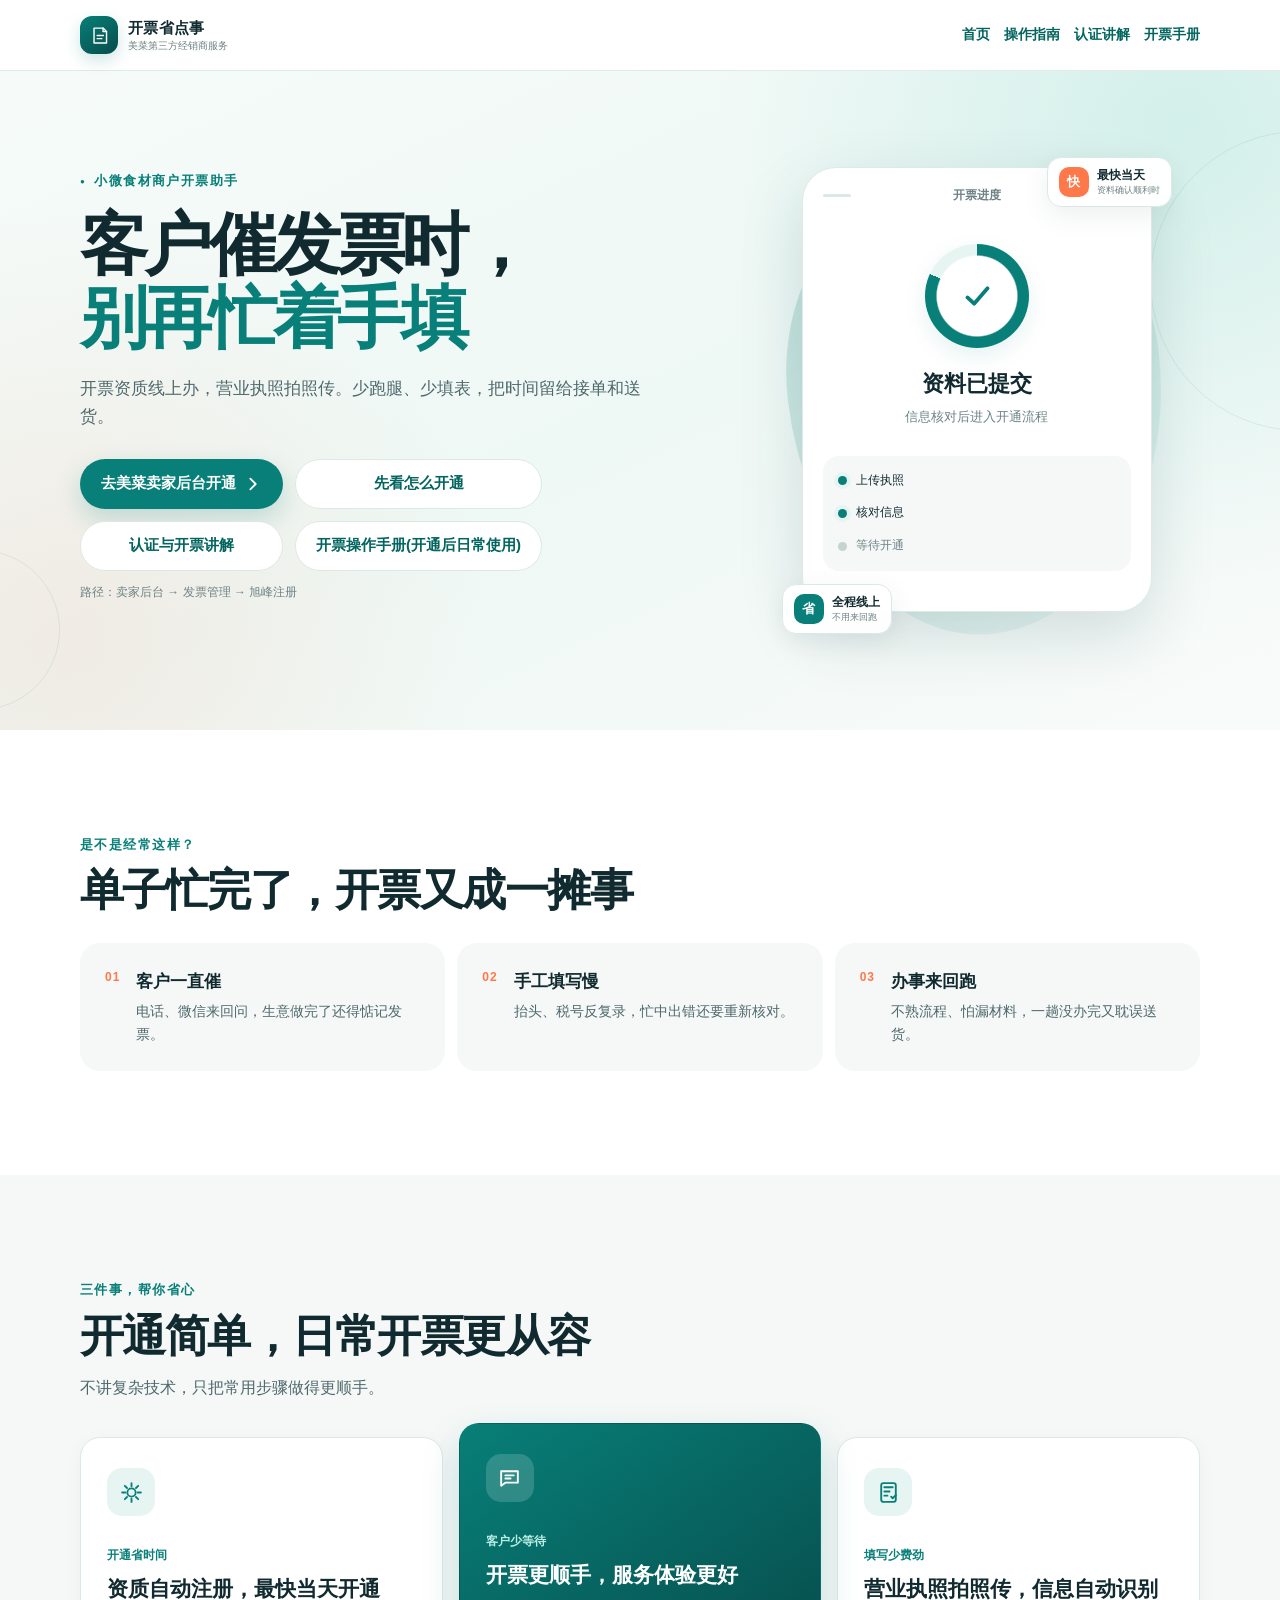
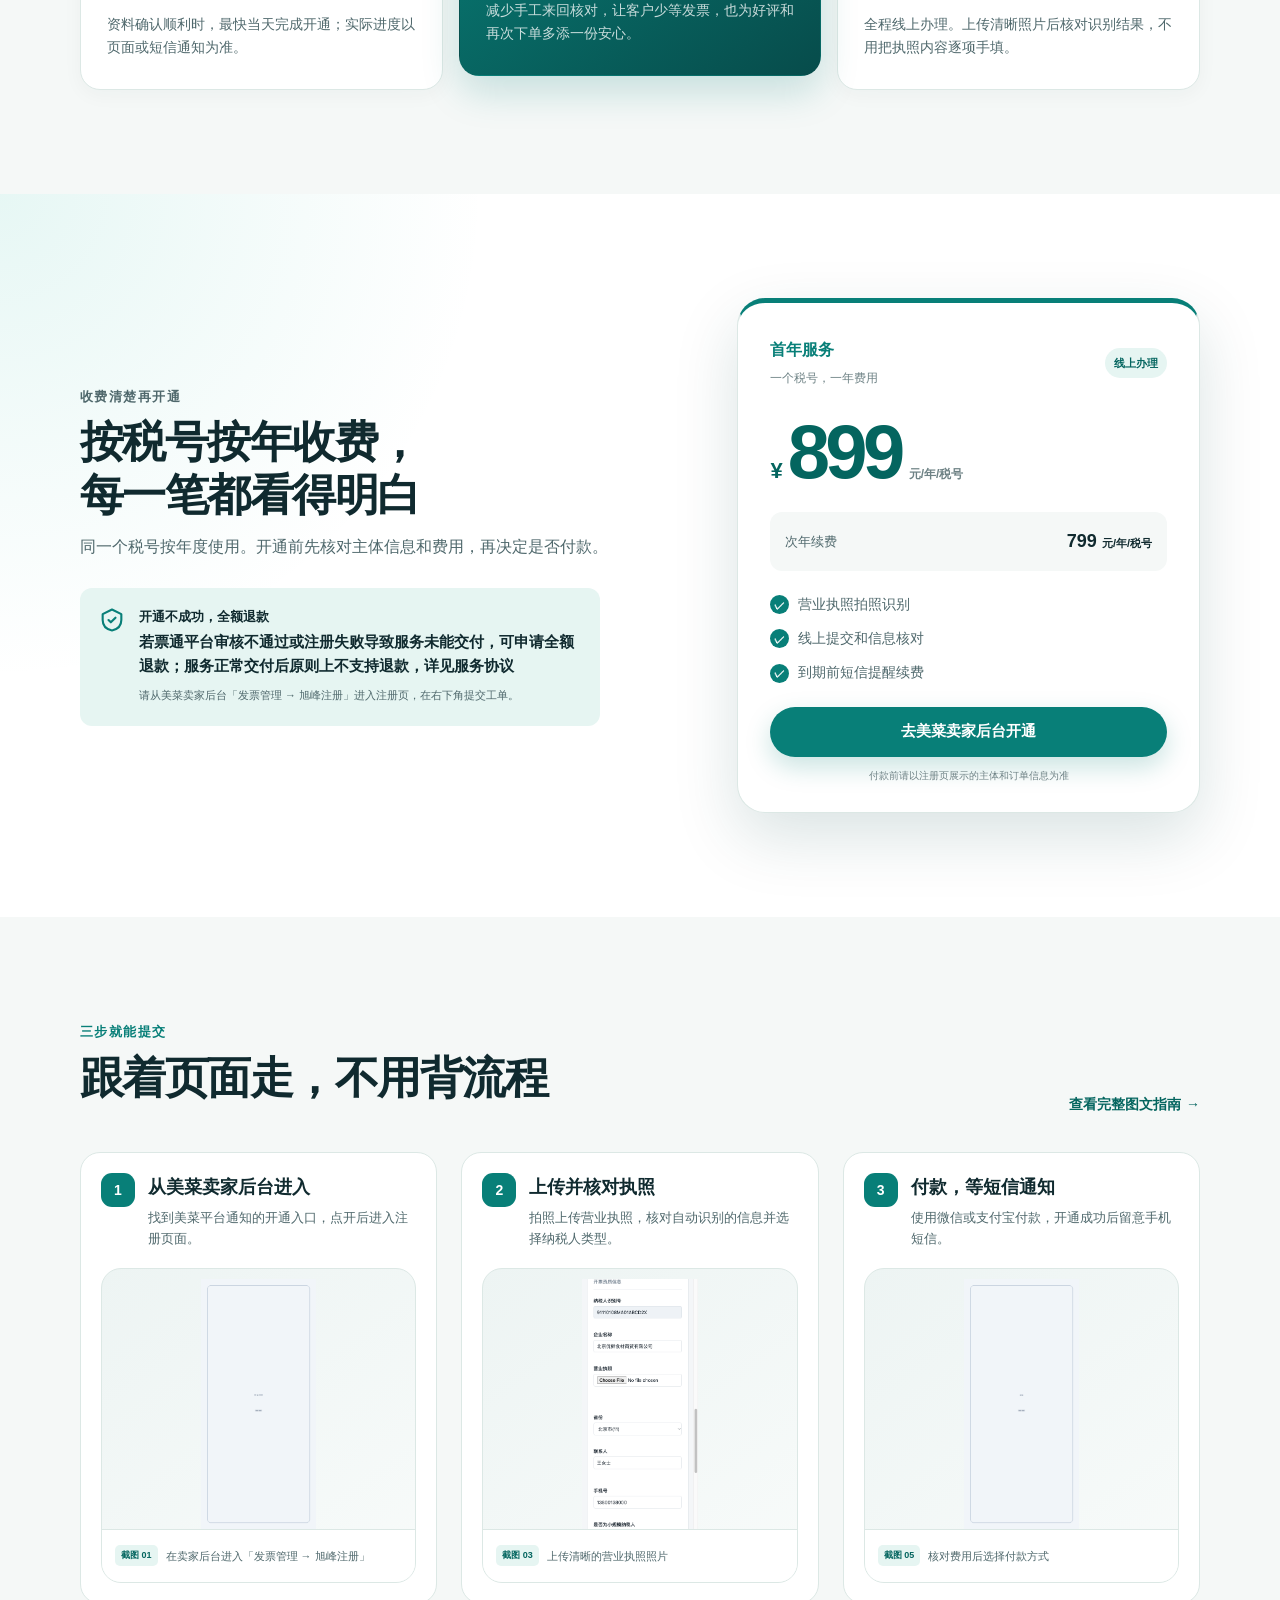
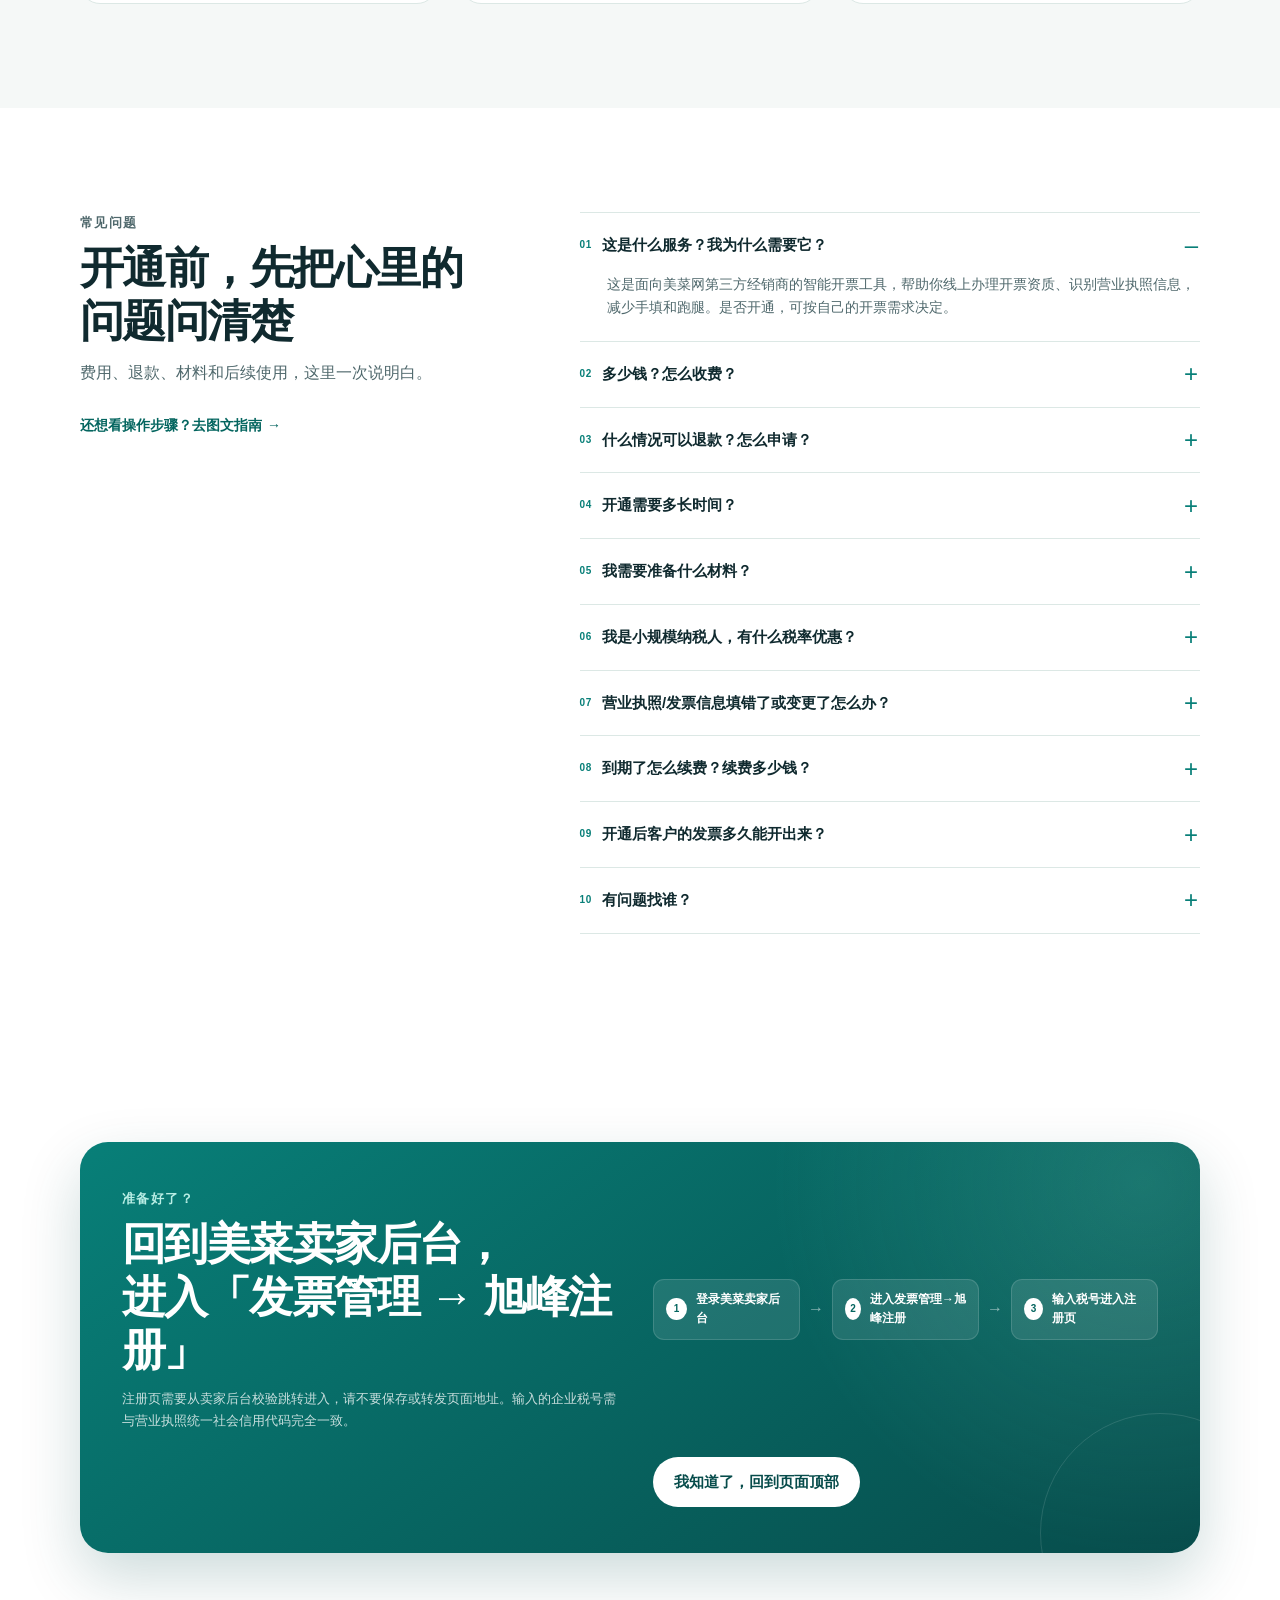
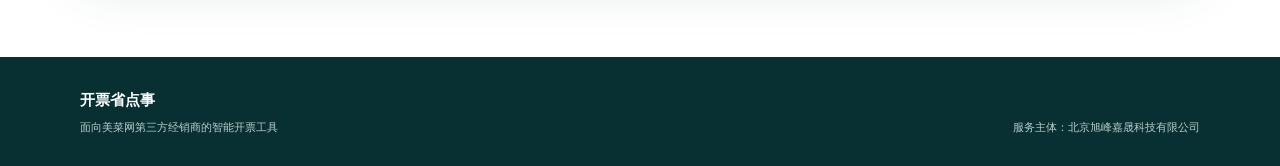
==== index.html @ 0439b5f2 "Add the daily invoicing manual distilled from Meicai's official handbook New manual.html condenses t" ====
<!doctype html>
<html lang="zh-CN">
<head>
  <meta charset="utf-8">
  <meta name="viewport" content="width=device-width, initial-scale=1">
  <meta name="description" content="面向美菜网第三方经销商的智能开票工具介绍：线上提交资料、自动识别营业执照、清楚了解费用与开通步骤。">
  <title>开票省点事｜美菜第三方经销商智能开票工具</title>
  <link rel="stylesheet" href="assets/style.css">
</head>
<body>
  <a class="skip-link" href="#main">跳到主要内容</a>

  <header class="site-header">
    <div class="shell header-inner">
      <a class="brand" href="index.html" aria-label="开票省点事首页">
        <span class="brand-mark" aria-hidden="true">
          <svg viewBox="0 0 32 32" role="img">
            <path d="M9 6.5h11.5L25 11v14.5H9z"></path>
            <path d="M20.5 6.5V11H25M13 16h8M13 20h6"></path>
          </svg>
        </span>
        <span>
          <strong>开票省点事</strong>
          <small>美菜第三方经销商服务</small>
        </span>
      </a>
      <nav class="header-nav" aria-label="主要导航">
        <a class="header-link" href="index.html">首页</a>
        <a class="header-link" href="guide.html">操作指南</a>
        <a class="header-link" href="invoice-explainer.html">认证讲解</a>
        <a class="header-link" href="manual.html">开票手册</a>
      </nav>
    </div>
  </header>

  <main id="main">
    <section class="hero">
      <div class="shell hero-grid">
        <div class="hero-copy">
          <p class="eyebrow"><span aria-hidden="true">●</span> 小微食材商户开票助手</p>
          <h1>客户催发票时，<br><span>别再忙着手填</span></h1>
          <p class="hero-lead">开票资质线上办，营业执照拍照传。少跑腿、少填表，把时间留给接单和送货。</p>
          <div class="hero-actions">
            <a class="button button-primary cta" data-cta href="#meicai-entry">
              去美菜卖家后台开通
              <svg viewBox="0 0 20 20" aria-hidden="true"><path d="m7 4 6 6-6 6"></path></svg>
            </a>
            <a class="button button-quiet" href="guide.html">先看怎么开通</a>
            <a class="button button-quiet" href="invoice-explainer.html">认证与开票讲解</a>
            <a class="button button-quiet" href="manual.html">开票操作手册(开通后日常使用)</a>
          </div>
          <p class="microcopy">路径：卖家后台 → 发票管理 → 旭峰注册</p>
        </div>

        <div class="hero-visual" aria-label="线上开票流程示意">
          <div class="phone-card">
            <div class="phone-top">
              <span></span>
              <strong>开票进度</strong>
              <i></i>
            </div>
            <div class="status-orbit">
              <svg viewBox="0 0 48 48" aria-hidden="true">
                <path d="M14 25.5 21 32l14-16"></path>
              </svg>
            </div>
            <h2>资料已提交</h2>
            <p>信息核对后进入开通流程</p>
            <div class="progress-list">
              <span class="done"><i></i>上传执照</span>
              <span class="done"><i></i>核对信息</span>
              <span><i></i>等待开通</span>
            </div>
          </div>
          <div class="float-note float-note-top">
            <span aria-hidden="true">快</span>
            <p><strong>最快当天</strong><small>资料确认顺利时</small></p>
          </div>
          <div class="float-note float-note-bottom">
            <span aria-hidden="true">省</span>
            <p><strong>全程线上</strong><small>不用来回跑</small></p>
          </div>
        </div>
      </div>
    </section>

    <section class="pain-section section">
      <div class="shell">
        <div class="section-heading compact">
          <p class="section-kicker">是不是经常这样？</p>
          <h2>单子忙完了，开票又成一摊事</h2>
        </div>
        <div class="pain-grid">
          <article class="pain-card">
            <span class="pain-number">01</span>
            <div>
              <h3>客户一直催</h3>
              <p>电话、微信来回问，生意做完了还得惦记发票。</p>
            </div>
          </article>
          <article class="pain-card">
            <span class="pain-number">02</span>
            <div>
              <h3>手工填写慢</h3>
              <p>抬头、税号反复录，忙中出错还要重新核对。</p>
            </div>
          </article>
          <article class="pain-card">
            <span class="pain-number">03</span>
            <div>
              <h3>办事来回跑</h3>
              <p>不熟流程、怕漏材料，一趟没办完又耽误送货。</p>
            </div>
          </article>
        </div>
      </div>
    </section>

    <section class="value-section section" id="benefits">
      <div class="shell">
        <div class="section-heading">
          <p class="section-kicker">三件事，帮你省心</p>
          <h2>开通简单，日常开票更从容</h2>
          <p>不讲复杂技术，只把常用步骤做得更顺手。</p>
        </div>
        <div class="value-grid">
          <article class="value-card">
            <div class="icon-box">
              <svg viewBox="0 0 24 24" aria-hidden="true">
                <path d="M12 3v3M12 18v3M3 12h3M18 12h3M5.6 5.6l2.1 2.1M16.3 16.3l2.1 2.1M18.4 5.6l-2.1 2.1M7.7 16.3l-2.1 2.1"></path>
                <circle cx="12" cy="12" r="4"></circle>
              </svg>
            </div>
            <span class="card-label">开通省时间</span>
            <h3>资质自动注册，最快当天开通</h3>
            <p>资料确认顺利时，最快当天完成开通；实际进度以页面或短信通知为准。</p>
          </article>
          <article class="value-card featured">
            <div class="icon-box">
              <svg viewBox="0 0 24 24" aria-hidden="true">
                <path d="M4 5h16v11H8l-4 3z"></path>
                <path d="M8 9h8M8 12h5"></path>
              </svg>
            </div>
            <span class="card-label">客户少等待</span>
            <h3>开票更顺手，服务体验更好</h3>
            <p>减少手工来回核对，让客户少等发票，也为好评和再次下单多添一份安心。</p>
          </article>
          <article class="value-card">
            <div class="icon-box">
              <svg viewBox="0 0 24 24" aria-hidden="true">
                <rect x="5" y="3" width="14" height="18" rx="2"></rect>
                <path d="M8 7h8M8 11h5M8 15h3"></path>
                <path d="m14.5 16 1.5 1.5 3-3"></path>
              </svg>
            </div>
            <span class="card-label">填写少费劲</span>
            <h3>营业执照拍照传，信息自动识别</h3>
            <p>全程线上办理。上传清晰照片后核对识别结果，不用把执照内容逐项手填。</p>
          </article>
        </div>
      </div>
    </section>

    <section class="pricing-section section" id="pricing">
      <div class="shell pricing-layout">
        <div class="pricing-intro">
          <p class="section-kicker">收费清楚再开通</p>
          <h2>按税号按年收费，<br>每一笔都看得明白</h2>
          <p>同一个税号按年度使用。开通前先核对主体信息和费用，再决定是否付款。</p>
          <div class="policy-note">
            <svg viewBox="0 0 24 24" aria-hidden="true">
              <path d="M12 3 4 7v5c0 5 3.4 8 8 9 4.6-1 8-4 8-9V7z"></path>
              <path d="m9 12 2 2 4-4"></path>
            </svg>
            <div>
              <strong data-refund-slogan>开通不成功，全额退款</strong>
              <p data-refund-policy>若票通平台审核不通过或注册失败导致服务未能交付，可申请全额退款；服务正常交付后原则上不支持退款，详见服务协议</p>
              <small>请从美菜卖家后台「发票管理 → 旭峰注册」进入注册页，在右下角提交工单。</small>
            </div>
          </div>
        </div>

        <article class="price-card">
          <div class="price-card-head">
            <div>
              <span class="price-tag">首年服务</span>
              <p>一个税号，一年费用</p>
            </div>
            <span class="price-badge">线上办理</span>
          </div>
          <div class="main-price">
            <span class="currency">¥</span>
            <strong data-price-key="first_year_price">899</strong>
            <span data-price-unit>元/年/税号</span>
          </div>
          <div class="renewal-row">
            <span>次年续费</span>
            <strong><b data-price-key="renewal_price">799</b> <small data-price-unit>元/年/税号</small></strong>
          </div>
          <ul class="price-list">
            <li><span aria-hidden="true">✓</span> 营业执照拍照识别</li>
            <li><span aria-hidden="true">✓</span> 线上提交和信息核对</li>
            <li><span aria-hidden="true">✓</span> 到期前短信提醒续费</li>
          </ul>
          <a class="button button-primary button-full cta" data-cta href="#meicai-entry">去美菜卖家后台开通</a>
          <p class="price-footnote">付款前请以注册页展示的主体和订单信息为准</p>
        </article>
      </div>
    </section>

    <section class="steps-section section" id="steps">
      <div class="shell">
        <div class="section-heading split-heading">
          <div>
            <p class="section-kicker">三步就能提交</p>
            <h2>跟着页面走，不用背流程</h2>
          </div>
          <a class="text-link" href="guide.html">查看完整图文指南 <span aria-hidden="true">→</span></a>
        </div>

        <ol class="step-preview">
          <li>
            <div class="step-copy">
              <span class="step-index">1</span>
              <div>
                <h3>从美菜卖家后台进入</h3>
                <p>找到美菜平台通知的开通入口，点开后进入注册页面。</p>
              </div>
            </div>
            <figure class="screenshot-frame compact-shot">
              <img src="assets/screenshots/step-01.png" alt="美菜卖家后台旭峰注册入口示意截图，待审核人补充">
              <figcaption><span>截图 01</span> 在卖家后台进入「发票管理 → 旭峰注册」</figcaption>
            </figure>
          </li>
          <li>
            <div class="step-copy">
              <span class="step-index">2</span>
              <div>
                <h3>上传并核对执照</h3>
                <p>拍照上传营业执照，核对自动识别的信息并选择纳税人类型。</p>
              </div>
            </div>
            <figure class="screenshot-frame compact-shot">
              <img src="assets/screenshots/step-03.png" alt="营业执照拍照上传页面示意截图，待审核人补充">
              <figcaption><span>截图 03</span> 上传清晰的营业执照照片</figcaption>
            </figure>
          </li>
          <li>
            <div class="step-copy">
              <span class="step-index">3</span>
              <div>
                <h3>付款，等短信通知</h3>
                <p>使用微信或支付宝付款，开通成功后留意手机短信。</p>
              </div>
            </div>
            <figure class="screenshot-frame compact-shot">
              <img src="assets/screenshots/step-05.png" alt="微信或支付宝付款页面示意截图，待审核人补充">
              <figcaption><span>截图 05</span> 核对费用后选择付款方式</figcaption>
            </figure>
          </li>
        </ol>
      </div>
    </section>

    <section class="faq-section section" id="faq">
      <div class="shell faq-layout">
        <div class="faq-intro">
          <p class="section-kicker">常见问题</p>
          <h2>开通前，先把心里的问题问清楚</h2>
          <p>费用、退款、材料和后续使用，这里一次说明白。</p>
          <a class="text-link" href="guide.html">还想看操作步骤？去图文指南 <span aria-hidden="true">→</span></a>
        </div>

        <div class="faq-list">
          <details open>
            <summary><span>01</span>这是什么服务？我为什么需要它？</summary>
            <p>这是面向美菜网第三方经销商的智能开票工具，帮助你线上办理开票资质、识别营业执照信息，减少手填和跑腿。是否开通，可按自己的开票需求决定。</p>
          </details>
          <details>
            <summary><span>02</span>多少钱？怎么收费？</summary>
            <p>首年 <strong data-price-key="first_year_price">899</strong> <span data-price-unit>元/年/税号</span>；次年续费 <strong data-price-key="renewal_price">799</strong> <span data-price-unit>元/年/税号</span>。一个税号按年计费，付款前请核对页面上的主体和订单信息。</p>
          </details>
          <details>
            <summary><span>03</span>什么情况可以退款？怎么申请？</summary>
            <p><strong data-refund-slogan>开通不成功，全额退款</strong>。<span data-refund-policy>若票通平台审核不通过或注册失败导致服务未能交付，可申请全额退款；服务正常交付后原则上不支持退款，详见服务协议</span>。申请方式：在注册页右下角提交工单。</p>
          </details>
          <details>
            <summary><span>04</span>开通需要多长时间？</summary>
            <p>资料提交并核对无误后，最快当天开通。实际进度会受资料完整度和处理情况影响，请以页面或短信通知为准。</p>
          </details>
          <details>
            <summary><span>05</span>我需要准备什么材料？</summary>
            <p>先准备一张清晰、完整的营业执照照片，以及能接收短信的手机号；其他信息按注册页提示核对和补充。</p>
          </details>
          <details>
            <summary><span>06</span>我是小规模纳税人，有什么税率优惠？</summary>
            <p>小规模纳税人可依国家现行政策享受 3% 减按 1% 征收。是否适用及执行口径，以国家现行政策和主管税务机关要求为准；这不是本服务对税负结果的承诺。</p>
          </details>
          <details>
            <summary><span>07</span>营业执照/发票信息填错了或变更了怎么办？</summary>
            <p>可从美菜卖家后台「发票管理 → 旭峰注册」回到注册页，自助修改发票信息。提交前请再核对一次，避免影响后续处理。</p>
          </details>
          <details>
            <summary><span>08</span>到期了怎么续费？续费多少钱？</summary>
            <p>到期前会收到短信提醒。次年续费为 <strong data-price-key="renewal_price">799</strong> <span data-price-unit>元/年/税号</span>，按短信或注册页提示办理。</p>
          </details>
          <details>
            <summary><span>09</span>开通后客户的发票多久能开出来？</summary>
            <p>出票时间与开票信息是否完整、当时的处理状态有关。请按页面提示操作，并以页面结果或短信通知为准。</p>
          </details>
          <details>
            <summary><span>10</span>有问题找谁？</summary>
            <p>从美菜卖家后台「发票管理 → 旭峰注册」进入注册页，在右下角提交工单。为方便核对，请准备好遇到问题的页面截图。</p>
          </details>
        </div>
      </div>
    </section>

    <section class="entry-section section" id="meicai-entry">
      <div class="shell entry-card">
        <div>
          <p class="section-kicker light">准备好了？</p>
          <h2>回到美菜卖家后台，<br>进入「发票管理 → 旭峰注册」</h2>
          <p>注册页需要从卖家后台校验跳转进入，请不要保存或转发页面地址。输入的企业税号需与营业执照统一社会信用代码完全一致。</p>
        </div>
        <div class="entry-instructions" aria-label="前往美菜卖家后台的操作提示">
          <span><b>1</b>登录美菜卖家后台</span>
          <i aria-hidden="true">→</i>
          <span><b>2</b>进入发票管理→旭峰注册</span>
          <i aria-hidden="true">→</i>
          <span><b>3</b>输入税号进入注册页</span>
        </div>
        <a class="button button-light" href="#main">我知道了，回到页面顶部</a>
      </div>
    </section>
  </main>

  <footer class="site-footer">
    <div class="shell footer-inner">
      <div>
        <strong>开票省点事</strong>
        <p>面向美菜网第三方经销商的智能开票工具</p>
      </div>
      <p class="entity">服务主体：<span data-service-entity>北京旭峰嘉晟科技有限公司</span></p>
    </div>
  </footer>
</body>
</html>
---- assets/style.css ----
:root {
  --ink: #102a2f;
  --ink-soft: #4f686c;
  --muted: #6e8285;
  --paper: #ffffff;
  --canvas: #f5f8f7;
  --line: #dce8e5;
  --brand: #087f78;
  --brand-dark: #04655f;
  --brand-deep: #074c4b;
  --brand-pale: #e6f5f2;
  --accent: #ff7849;
  --accent-pale: #fff0e9;
  --blue-pale: #eaf2ff;
  --shadow-sm: 0 8px 28px rgba(16, 59, 60, 0.08);
  --shadow-lg: 0 24px 64px rgba(10, 66, 65, 0.15);
  --radius-sm: 12px;
  --radius-md: 20px;
  --radius-lg: 28px;
  --shell: 1120px;
}

*,
*::before,
*::after {
  box-sizing: border-box;
}

html {
  scroll-behavior: smooth;
  overflow-x: clip;
}

body {
  margin: 0;
  min-width: 0;
  overflow-x: clip;
  color: var(--ink);
  background: var(--paper);
  font-family: -apple-system, BlinkMacSystemFont, "Segoe UI", "PingFang SC",
    "Hiragino Sans GB", "Microsoft YaHei", Arial, sans-serif;
  font-size: 16px;
  line-height: 1.65;
  -webkit-font-smoothing: antialiased;
}

img,
svg {
  display: block;
  max-width: 100%;
}

button,
a {
  -webkit-tap-highlight-color: transparent;
}

a {
  color: inherit;
}

p,
h1,
h2,
h3 {
  margin-top: 0;
}

.shell {
  width: min(100% - 32px, var(--shell));
  margin-inline: auto;
}

.section {
  padding: 76px 0;
}

.skip-link {
  position: fixed;
  top: 8px;
  left: 8px;
  z-index: 100;
  padding: 9px 14px;
  color: var(--paper);
  background: var(--brand-deep);
  border-radius: 8px;
  transform: translateY(-150%);
}

.skip-link:focus {
  transform: none;
}

.site-header {
  position: sticky;
  top: 0;
  z-index: 50;
  border-bottom: 1px solid rgba(220, 232, 229, 0.84);
  background: rgba(255, 255, 255, 0.92);
  backdrop-filter: blur(16px);
}

.header-inner {
  min-height: 70px;
  display: flex;
  align-items: center;
  justify-content: space-between;
  gap: 16px;
}

.brand {
  min-width: 0;
  display: inline-flex;
  align-items: center;
  gap: 10px;
  color: var(--ink);
  text-decoration: none;
}

.brand-mark {
  width: 38px;
  height: 38px;
  flex: 0 0 auto;
  display: grid;
  place-items: center;
  color: var(--paper);
  background: linear-gradient(145deg, var(--brand), var(--brand-deep));
  border-radius: 12px;
  box-shadow: 0 6px 16px rgba(8, 127, 120, 0.2);
}

.brand-mark svg {
  width: 25px;
  fill: none;
  stroke: currentColor;
  stroke-width: 1.8;
  stroke-linecap: round;
  stroke-linejoin: round;
}

.brand > span:last-child {
  display: grid;
  line-height: 1.2;
}

.brand strong {
  font-size: 15px;
  letter-spacing: 0.02em;
}

.brand small {
  margin-top: 3px;
  color: var(--muted);
  font-size: 10px;
}

.header-link {
  flex: 0 0 auto;
  color: var(--brand-dark);
  font-size: 14px;
  font-weight: 700;
  text-decoration: none;
}

.header-nav {
  min-width: 0;
  display: flex;
  flex: 1 1 auto;
  flex-wrap: wrap;
  align-items: center;
  justify-content: flex-end;
  gap: 6px 14px;
}

.hero {
  position: relative;
  overflow: hidden;
  padding: 58px 0 78px;
  background:
    radial-gradient(circle at 92% 8%, rgba(53, 189, 168, 0.15), transparent 35%),
    radial-gradient(circle at 5% 85%, rgba(255, 120, 73, 0.1), transparent 32%),
    linear-gradient(155deg, #f6fbf9 0%, #eef8f5 52%, #f9fbfa 100%);
}

.hero::before,
.hero::after {
  content: "";
  position: absolute;
  border: 1px solid rgba(8, 127, 120, 0.1);
  border-radius: 999px;
}

.hero::before {
  width: 300px;
  height: 300px;
  right: -170px;
  top: 60px;
}

.hero::after {
  width: 160px;
  height: 160px;
  left: -100px;
  bottom: 20px;
}

.hero-grid {
  position: relative;
  z-index: 1;
  display: grid;
  gap: 52px;
}

.eyebrow,
.section-kicker {
  color: var(--brand);
  font-size: 13px;
  font-weight: 800;
  letter-spacing: 0.11em;
}

.eyebrow {
  display: flex;
  align-items: center;
  gap: 8px;
  margin-bottom: 16px;
}

.eyebrow span {
  font-size: 8px;
}

.hero h1,
.guide-hero h1 {
  margin-bottom: 20px;
  font-size: clamp(40px, 12vw, 68px);
  line-height: 1.08;
  letter-spacing: -0.055em;
}

.hero h1 span {
  color: var(--brand);
}

.hero-lead {
  max-width: 590px;
  margin-bottom: 28px;
  color: var(--ink-soft);
  font-size: 17px;
}

.hero-actions {
  display: grid;
  gap: 12px;
}

.button {
  min-height: 50px;
  display: inline-flex;
  align-items: center;
  justify-content: center;
  gap: 8px;
  padding: 13px 20px;
  border: 1px solid transparent;
  border-radius: 999px;
  font-size: 15px;
  font-weight: 800;
  line-height: 1.25;
  text-align: center;
  text-decoration: none;
  transition: transform 160ms ease, box-shadow 160ms ease, background 160ms ease;
}

.button:hover {
  transform: translateY(-2px);
}

.button:focus-visible,
.header-link:focus-visible,
.text-link:focus-visible,
.brand:focus-visible,
summary:focus-visible {
  outline: 3px solid rgba(255, 120, 73, 0.45);
  outline-offset: 3px;
}

.button svg {
  width: 18px;
  fill: none;
  stroke: currentColor;
  stroke-width: 2;
  stroke-linecap: round;
  stroke-linejoin: round;
}

.button-primary {
  color: var(--paper);
  background: var(--brand);
  box-shadow: 0 10px 26px rgba(8, 127, 120, 0.22);
}

.button-primary:hover {
  background: var(--brand-dark);
  box-shadow: 0 14px 30px rgba(8, 127, 120, 0.28);
}

.button-quiet {
  color: var(--brand-dark);
  border-color: var(--line);
  background: var(--paper);
}

.button-full {
  width: 100%;
}

.microcopy {
  margin: 12px 0 0;
  color: var(--muted);
  font-size: 12px;
  text-align: center;
}

.hero-visual {
  position: relative;
  width: min(100%, 350px);
  margin-inline: auto;
  padding: 18px 20px 22px;
}

.hero-visual::before {
  content: "";
  position: absolute;
  inset: 6% 2% 0;
  background: linear-gradient(145deg, rgba(8, 127, 120, 0.2), rgba(53, 189, 168, 0.05));
  border-radius: 44% 56% 53% 47% / 44% 42% 58% 56%;
  transform: rotate(-7deg);
}

.phone-card {
  position: relative;
  z-index: 2;
  min-height: 410px;
  padding: 18px 20px 24px;
  text-align: center;
  background: var(--paper);
  border: 1px solid rgba(220, 232, 229, 0.9);
  border-radius: 34px;
  box-shadow: var(--shadow-lg);
}

.phone-top {
  display: grid;
  grid-template-columns: 1fr auto 1fr;
  align-items: center;
  margin-bottom: 38px;
  color: var(--muted);
  font-size: 12px;
}

.phone-top span,
.phone-top i {
  width: 28px;
  height: 3px;
  background: var(--line);
  border-radius: 9px;
}

.phone-top i {
  justify-self: end;
}

.status-orbit {
  width: 104px;
  height: 104px;
  display: grid;
  place-items: center;
  margin: 0 auto 18px;
  color: var(--brand);
  background:
    radial-gradient(circle, var(--paper) 54%, transparent 56%),
    conic-gradient(var(--brand) 0 82%, var(--brand-pale) 82% 100%);
  border-radius: 50%;
  box-shadow: 0 8px 22px rgba(8, 127, 120, 0.1);
}

.status-orbit svg {
  width: 46px;
  fill: none;
  stroke: currentColor;
  stroke-width: 4;
  stroke-linecap: round;
  stroke-linejoin: round;
}

.phone-card h2 {
  margin-bottom: 4px;
  font-size: 22px;
}

.phone-card > p {
  margin-bottom: 28px;
  color: var(--muted);
  font-size: 13px;
}

.progress-list {
  display: grid;
  gap: 13px;
  padding: 15px;
  text-align: left;
  background: var(--canvas);
  border-radius: 16px;
}

.progress-list span {
  display: flex;
  align-items: center;
  gap: 9px;
  color: var(--muted);
  font-size: 12px;
}

.progress-list i {
  width: 9px;
  height: 9px;
  background: #c5d3d1;
  border-radius: 50%;
}

.progress-list .done {
  color: var(--ink);
}

.progress-list .done i {
  background: var(--brand);
  box-shadow: 0 0 0 4px var(--brand-pale);
}

.float-note {
  position: absolute;
  z-index: 3;
  display: flex;
  align-items: center;
  gap: 8px;
  padding: 9px 11px;
  background: rgba(255, 255, 255, 0.96);
  border: 1px solid var(--line);
  border-radius: 14px;
  box-shadow: var(--shadow-sm);
}

.float-note > span {
  width: 30px;
  height: 30px;
  display: grid;
  place-items: center;
  color: var(--paper);
  background: var(--accent);
  border-radius: 10px;
  font-size: 13px;
  font-weight: 900;
}

.float-note p {
  display: grid;
  margin: 0;
  line-height: 1.2;
}

.float-note strong {
  font-size: 12px;
}

.float-note small {
  margin-top: 3px;
  color: var(--muted);
  font-size: 9px;
}

.float-note-top {
  top: 8px;
  right: 0;
}

.float-note-bottom {
  left: 0;
  bottom: 0;
}

.float-note-bottom > span {
  background: var(--brand);
}

.section-heading {
  max-width: 650px;
  margin-bottom: 36px;
}

.section-heading.compact {
  margin-bottom: 26px;
}

.section-heading h2,
.pricing-intro h2,
.faq-intro h2,
.entry-card h2,
.before-card h2,
.guide-step-heading h2,
.support-card h2 {
  margin-bottom: 12px;
  font-size: clamp(28px, 8vw, 44px);
  line-height: 1.2;
  letter-spacing: -0.035em;
}

.section-heading > p:last-child,
.pricing-intro > p,
.faq-intro > p,
.guide-step-heading > p,
.support-card > div:last-child > p {
  color: var(--ink-soft);
}

.section-kicker {
  margin-bottom: 9px;
}

.pain-section {
  background: var(--paper);
}

.pain-grid {
  display: grid;
  gap: 12px;
}

.pain-card {
  display: grid;
  grid-template-columns: auto 1fr;
  gap: 16px;
  padding: 21px;
  background: var(--canvas);
  border: 1px solid transparent;
  border-radius: var(--radius-md);
}

.pain-number {
  color: var(--accent);
  font-size: 12px;
  font-weight: 900;
  letter-spacing: 0.08em;
}

.pain-card h3 {
  margin-bottom: 4px;
  font-size: 17px;
}

.pain-card p {
  margin-bottom: 0;
  color: var(--ink-soft);
  font-size: 14px;
}

.value-section {
  background: var(--canvas);
}

.value-grid {
  display: grid;
  gap: 16px;
}

.value-card {
  min-width: 0;
  padding: 26px 23px;
  background: var(--paper);
  border: 1px solid var(--line);
  border-radius: var(--radius-md);
  box-shadow: 0 5px 20px rgba(16, 59, 60, 0.04);
}

.value-card.featured {
  color: var(--paper);
  background: linear-gradient(145deg, var(--brand), var(--brand-deep));
  border-color: transparent;
  box-shadow: 0 16px 38px rgba(8, 127, 120, 0.2);
}

.icon-box {
  width: 48px;
  height: 48px;
  display: grid;
  place-items: center;
  margin-bottom: 25px;
  color: var(--brand);
  background: var(--brand-pale);
  border-radius: 15px;
}

.icon-box svg {
  width: 25px;
  fill: none;
  stroke: currentColor;
  stroke-width: 1.8;
  stroke-linecap: round;
  stroke-linejoin: round;
}

.featured .icon-box {
  color: var(--paper);
  background: rgba(255, 255, 255, 0.16);
}

.card-label {
  display: inline-block;
  margin-bottom: 9px;
  color: var(--brand);
  font-size: 12px;
  font-weight: 800;
}

.featured .card-label {
  color: #b9eee5;
}

.value-card h3 {
  margin-bottom: 10px;
  font-size: 21px;
  line-height: 1.35;
}

.value-card p {
  margin-bottom: 0;
  color: var(--ink-soft);
  font-size: 14px;
}

.featured p {
  color: rgba(255, 255, 255, 0.78);
}

.pricing-section {
  overflow: hidden;
  background:
    radial-gradient(circle at 0 0, rgba(53, 189, 168, 0.12), transparent 33%),
    var(--paper);
}

.pricing-layout {
  display: grid;
  gap: 38px;
  align-items: center;
}

.policy-note {
  display: grid;
  grid-template-columns: auto 1fr;
  gap: 13px;
  max-width: 520px;
  margin-top: 28px;
  padding: 18px;
  background: var(--brand-pale);
  border-radius: var(--radius-sm);
}

.policy-note > svg {
  width: 28px;
  fill: none;
  stroke: var(--brand);
  stroke-width: 1.8;
  stroke-linecap: round;
  stroke-linejoin: round;
}

.policy-note strong {
  display: block;
  margin-bottom: 2px;
  font-size: 13px;
}

.policy-note p {
  margin-bottom: 2px;
  color: var(--ink);
  font-size: 15px;
  font-weight: 800;
}

.policy-note small {
  color: var(--ink-soft);
  font-size: 11px;
}

.price-card {
  position: relative;
  padding: 26px 22px 22px;
  background: var(--paper);
  border: 1px solid var(--line);
  border-top: 5px solid var(--brand);
  border-radius: var(--radius-lg);
  box-shadow: var(--shadow-lg);
}

.price-card-head,
.renewal-row {
  display: flex;
  align-items: center;
  justify-content: space-between;
  gap: 16px;
}

.price-card-head p {
  margin: 5px 0 0;
  color: var(--muted);
  font-size: 12px;
}

.price-tag {
  color: var(--brand);
  font-weight: 900;
}

.price-badge {
  padding: 6px 9px;
  color: var(--brand-dark);
  background: var(--brand-pale);
  border-radius: 999px;
  font-size: 11px;
  font-weight: 800;
}

.main-price {
  display: flex;
  align-items: baseline;
  margin: 25px 0 22px;
  color: var(--brand-dark);
  line-height: 1;
}

.main-price .currency {
  margin-right: 5px;
  font-size: 22px;
  font-weight: 800;
}

.main-price strong {
  font-size: clamp(58px, 18vw, 76px);
  letter-spacing: -0.06em;
}

.main-price > span:last-child {
  margin-left: 8px;
  color: var(--muted);
  font-size: 12px;
  font-weight: 700;
}

.renewal-row {
  padding: 15px;
  background: var(--canvas);
  border-radius: var(--radius-sm);
  font-size: 13px;
}

.renewal-row > span {
  color: var(--ink-soft);
}

.renewal-row strong {
  color: var(--ink);
  font-size: 18px;
}

.renewal-row small {
  font-size: 11px;
}

.price-list {
  display: grid;
  gap: 11px;
  margin: 22px 0;
  padding: 0;
  list-style: none;
}

.price-list li {
  display: flex;
  align-items: center;
  gap: 9px;
  color: var(--ink-soft);
  font-size: 14px;
}

.price-list li span {
  width: 19px;
  height: 19px;
  display: grid;
  place-items: center;
  flex: 0 0 auto;
  color: var(--paper);
  background: var(--brand);
  border-radius: 50%;
  font-size: 11px;
  font-weight: 900;
}

.price-footnote {
  margin: 11px 0 0;
  color: var(--muted);
  font-size: 10px;
  text-align: center;
}

.steps-section {
  background: var(--canvas);
}

.split-heading {
  max-width: none;
}

.text-link {
  display: inline-flex;
  align-items: center;
  gap: 5px;
  color: var(--brand-dark);
  font-size: 14px;
  font-weight: 800;
  text-decoration: none;
}

.step-preview {
  display: grid;
  gap: 24px;
  margin: 0;
  padding: 0;
  list-style: none;
}

.step-preview > li {
  min-width: 0;
  padding: 20px;
  background: var(--paper);
  border: 1px solid var(--line);
  border-radius: var(--radius-md);
}

.step-copy {
  display: grid;
  grid-template-columns: auto 1fr;
  gap: 13px;
  margin-bottom: 18px;
}

.step-index {
  width: 34px;
  height: 34px;
  display: grid;
  place-items: center;
  color: var(--paper);
  background: var(--brand);
  border-radius: 11px;
  font-size: 14px;
  font-weight: 900;
}

.step-copy h3 {
  margin-bottom: 4px;
  font-size: 18px;
}

.step-copy p {
  margin-bottom: 0;
  color: var(--ink-soft);
  font-size: 13px;
}

.screenshot-frame {
  position: relative;
  min-width: 0;
  margin: 0;
  padding: 10px 10px 0;
  overflow: hidden;
  background: linear-gradient(145deg, #edf4f3, #f8fbfa);
  border: 1px solid var(--line);
  border-radius: var(--radius-md);
}

.screenshot-frame::before {
  content: "截图待补";
  position: absolute;
  top: 42%;
  left: 50%;
  z-index: 0;
  color: #92aaa7;
  font-size: 12px;
  font-weight: 800;
  letter-spacing: 0.12em;
  transform: translate(-50%, -50%);
}

.screenshot-frame img {
  position: relative;
  z-index: 1;
  width: 100%;
  height: 420px;
  object-fit: contain;
  color: transparent;
  background: transparent;
  border-radius: 13px 13px 0 0;
  font-size: 0;
}

.screenshot-frame.compact-shot img {
  height: 250px;
}

.screenshot-frame figcaption {
  position: relative;
  z-index: 2;
  min-height: 53px;
  display: flex;
  align-items: center;
  gap: 8px;
  margin-inline: -10px;
  padding: 12px 13px;
  color: var(--ink-soft);
  background: var(--paper);
  border-top: 1px solid var(--line);
  font-size: 11px;
}

.screenshot-frame figcaption span {
  flex: 0 0 auto;
  padding: 3px 6px;
  color: var(--brand-dark);
  background: var(--brand-pale);
  border-radius: 5px;
  font-size: 9px;
  font-weight: 900;
}

.faq-section {
  background: var(--paper);
}

.faq-layout {
  display: grid;
  gap: 32px;
}

.faq-intro {
  align-self: start;
}

.faq-intro .text-link {
  margin-top: 12px;
}

.faq-list {
  min-width: 0;
  border-top: 1px solid var(--line);
}

.faq-list details {
  border-bottom: 1px solid var(--line);
}

.faq-list summary {
  position: relative;
  display: grid;
  grid-template-columns: auto 1fr auto;
  gap: 10px;
  align-items: center;
  padding: 20px 30px 20px 0;
  cursor: pointer;
  font-size: 15px;
  font-weight: 800;
  list-style: none;
}

.faq-list summary::-webkit-details-marker {
  display: none;
}

.faq-list summary::after {
  content: "+";
  position: absolute;
  right: 2px;
  color: var(--brand);
  font-size: 24px;
  font-weight: 400;
}

.faq-list details[open] summary::after {
  content: "–";
}

.faq-list summary span {
  color: var(--brand);
  font-size: 10px;
  letter-spacing: 0.06em;
}

.faq-list details > p {
  margin: -5px 0 22px 27px;
  color: var(--ink-soft);
  font-size: 14px;
}

.faq-list p strong {
  color: var(--brand-dark);
}

.entry-section {
  padding: 0 0 76px;
  background: var(--paper);
}

.entry-card {
  position: relative;
  display: grid;
  gap: 26px;
  overflow: hidden;
  padding: 34px 24px;
  color: var(--paper);
  background:
    radial-gradient(circle at 95% 10%, rgba(105, 221, 197, 0.2), transparent 33%),
    linear-gradient(145deg, var(--brand), var(--brand-deep));
  border-radius: var(--radius-lg);
  box-shadow: 0 24px 60px rgba(7, 76, 75, 0.2);
}

.entry-card::after {
  content: "";
  position: absolute;
  right: -80px;
  bottom: -100px;
  width: 240px;
  height: 240px;
  border: 1px solid rgba(255, 255, 255, 0.12);
  border-radius: 50%;
}

.section-kicker.light {
  color: #b9eee5;
}

.entry-card h2 {
  position: relative;
  z-index: 1;
  margin-bottom: 12px;
}

.entry-card > div:first-child > p:last-child {
  position: relative;
  z-index: 1;
  margin-bottom: 0;
  color: rgba(255, 255, 255, 0.78);
  font-size: 13px;
}

.entry-instructions {
  position: relative;
  z-index: 1;
  display: grid;
  gap: 8px;
}

.entry-instructions span {
  display: flex;
  align-items: center;
  gap: 9px;
  padding: 10px 12px;
  background: rgba(255, 255, 255, 0.1);
  border: 1px solid rgba(255, 255, 255, 0.14);
  border-radius: 11px;
  font-size: 12px;
  font-weight: 700;
}

.entry-instructions b {
  width: 22px;
  height: 22px;
  display: grid;
  place-items: center;
  color: var(--brand-dark);
  background: var(--paper);
  border-radius: 50%;
  font-size: 10px;
}

.entry-instructions i {
  display: none;
}

.button-light {
  position: relative;
  z-index: 1;
  color: var(--brand-deep);
  background: var(--paper);
}

.site-footer {
  padding: 30px 0;
  color: #b7cecc;
  background: #082f32;
}

.footer-inner {
  display: grid;
  gap: 17px;
}

.footer-inner strong {
  color: var(--paper);
  font-size: 15px;
}

.footer-inner p {
  margin: 4px 0 0;
  font-size: 11px;
}

.footer-inner .entity {
  margin: 0;
}

/* Guide page */
.guide-page {
  background: var(--canvas);
}

.guide-hero {
  padding: 54px 0 46px;
  overflow: hidden;
  background:
    radial-gradient(circle at 95% 12%, rgba(255, 120, 73, 0.11), transparent 28%),
    linear-gradient(150deg, #f6fbf9, #ebf6f3);
}

.guide-hero-grid {
  display: grid;
  gap: 36px;
}

.guide-hero h1 {
  margin-bottom: 18px;
}

.guide-hero h1 + p {
  max-width: 580px;
  margin-bottom: 24px;
  color: var(--ink-soft);
}

.guide-summary {
  display: grid;
  grid-template-columns: 1fr auto 1fr auto 1fr;
  align-items: center;
  gap: 7px;
  padding: 22px 15px;
  background: rgba(255, 255, 255, 0.74);
  border: 1px solid var(--line);
  border-radius: var(--radius-md);
  box-shadow: var(--shadow-sm);
}

.guide-summary span {
  display: grid;
  justify-items: center;
  gap: 8px;
  color: var(--ink-soft);
  font-size: 10px;
  font-weight: 800;
  text-align: center;
}

.guide-summary b {
  width: 34px;
  height: 34px;
  display: grid;
  place-items: center;
  color: var(--paper);
  background: var(--brand);
  border-radius: 50%;
  font-size: 13px;
}

.guide-summary i {
  width: 13px;
  height: 1px;
  background: #b7cbc8;
}

.before-section {
  padding: 26px 0 0;
}

.before-card {
  display: grid;
  gap: 18px;
  padding: 24px 20px;
  background: var(--paper);
  border: 1px solid var(--line);
  border-radius: var(--radius-md);
  box-shadow: var(--shadow-sm);
}

.before-icon {
  width: 50px;
  height: 50px;
  display: grid;
  place-items: center;
  color: var(--brand);
  background: var(--brand-pale);
  border-radius: 15px;
}

.before-icon svg {
  width: 27px;
  fill: none;
  stroke: currentColor;
  stroke-width: 1.8;
  stroke-linecap: round;
  stroke-linejoin: round;
}

.before-card h2 {
  margin-bottom: 0;
  font-size: 24px;
}

.before-card ul {
  display: grid;
  gap: 10px;
  margin: 0;
  padding: 0;
  list-style: none;
}

.before-card li {
  display: flex;
  align-items: flex-start;
  gap: 9px;
  color: var(--ink-soft);
  font-size: 13px;
}

.before-card li > span:first-child {
  width: 19px;
  height: 19px;
  display: grid;
  place-items: center;
  flex: 0 0 auto;
  margin-top: 2px;
  color: var(--paper);
  background: var(--brand);
  border-radius: 50%;
  font-size: 10px;
}

.refund-inline {
  margin: 0;
  padding: 12px 14px;
  color: #7a432d;
  background: var(--accent-pale);
  border-radius: 10px;
  font-size: 12px;
  font-weight: 700;
}

.guide-steps {
  padding-top: 62px;
}

.guide-shell {
  display: grid;
  gap: 72px;
}

.guide-step {
  min-width: 0;
  scroll-margin-top: 90px;
}

.guide-step-heading {
  position: relative;
  margin-bottom: 27px;
}

.big-step {
  display: block;
  margin-bottom: 4px;
  color: rgba(8, 127, 120, 0.1);
  font-size: 64px;
  font-weight: 900;
  line-height: 1;
  letter-spacing: -0.07em;
}

.guide-step-heading h2 {
  font-size: 30px;
}

.step-tip {
  margin-top: 22px;
  padding: 15px;
  background: var(--brand-pale);
  border-left: 3px solid var(--brand);
  border-radius: 0 10px 10px 0;
}

.step-tip strong {
  color: var(--brand-dark);
  font-size: 12px;
}

.step-tip p {
  margin: 2px 0 0;
  color: var(--ink-soft);
  font-size: 12px;
}

.guide-shots {
  min-width: 0;
  display: grid;
  gap: 16px;
}

.after-section {
  background: var(--paper);
}

.after-grid {
  display: grid;
  gap: 14px;
}

.after-grid article {
  display: grid;
  grid-template-columns: auto 1fr;
  gap: 15px;
  padding: 22px 20px;
  background: var(--canvas);
  border: 1px solid var(--line);
  border-radius: var(--radius-md);
}

.after-icon {
  width: 42px;
  height: 42px;
  display: grid;
  place-items: center;
  color: var(--brand);
  background: var(--brand-pale);
  border-radius: 13px;
}

.after-icon svg {
  width: 23px;
  fill: none;
  stroke: currentColor;
  stroke-width: 1.8;
  stroke-linecap: round;
  stroke-linejoin: round;
}

.after-grid h3 {
  margin-bottom: 5px;
  font-size: 17px;
}

.after-grid p {
  margin-bottom: 0;
  color: var(--ink-soft);
  font-size: 13px;
}

.support-section {
  background: var(--paper);
  padding-top: 0;
}

.support-card {
  display: grid;
  gap: 17px;
  padding: 28px 23px;
  background: var(--blue-pale);
  border-radius: var(--radius-md);
}

.support-icon {
  width: 52px;
  height: 52px;
  display: grid;
  place-items: center;
  color: var(--brand-dark);
  background: var(--paper);
  border-radius: 16px;
}

.support-icon svg {
  width: 28px;
  fill: none;
  stroke: currentColor;
  stroke-width: 1.7;
  stroke-linecap: round;
  stroke-linejoin: round;
}

.support-card h2 {
  font-size: 27px;
}

.support-card > div:last-child > p:last-child {
  margin-bottom: 0;
  font-size: 13px;
}

.guide-entry-section {
  padding-bottom: 76px;
  background: var(--paper);
}

/* Manual page */
.manual-hero {
  padding-bottom: 54px;
}

.manual-source {
  padding-left: 14px;
  border-left: 3px solid var(--brand);
}

.manual-toc {
  max-width: 880px;
  margin-top: 30px;
  padding: 22px 20px;
  background: rgba(255, 255, 255, 0.82);
  border: 1px solid var(--line);
  border-radius: var(--radius-md);
  box-shadow: var(--shadow-sm);
}

.manual-toc > strong {
  display: block;
  margin-bottom: 12px;
  color: var(--brand-dark);
}

.manual-toc > div {
  display: grid;
  grid-template-columns: repeat(2, minmax(0, 1fr));
  gap: 9px 14px;
}

.manual-toc a {
  min-width: 0;
  color: var(--ink-soft);
  font-size: 13px;
  font-weight: 700;
  overflow-wrap: anywhere;
  text-decoration-color: var(--line);
  text-underline-offset: 3px;
}

.manual-shell {
  display: grid;
  gap: 22px;
  padding: 34px 0 76px;
}

.manual-chapter {
  min-width: 0;
  padding: 25px 20px;
  scroll-margin-top: 96px;
  background: var(--paper);
  border: 1px solid var(--line);
  border-radius: var(--radius-md);
  box-shadow: 0 5px 20px rgba(16, 59, 60, 0.04);
}

.manual-chapter h2 {
  margin-bottom: 18px;
  font-size: clamp(25px, 7vw, 34px);
  line-height: 1.25;
  letter-spacing: -0.025em;
}

.manual-chapter h3 {
  margin: 28px 0 13px;
  font-size: 19px;
}

.manual-chapter p:last-child,
.manual-list:last-child {
  margin-bottom: 0;
}

.manual-steps,
.manual-list {
  display: grid;
  gap: 13px;
  padding-left: 22px;
  color: var(--ink-soft);
}

.manual-steps li,
.manual-list li {
  padding-left: 3px;
}

.manual-steps strong,
.manual-list strong {
  color: var(--ink);
}

.manual-list em {
  color: var(--brand-dark);
  font-style: normal;
  font-weight: 800;
}

.manual-note,
.manual-subsection {
  padding: 16px;
  background: var(--brand-pale);
  border-left: 3px solid var(--brand);
  border-radius: 0 var(--radius-sm) var(--radius-sm) 0;
}

.manual-subsection {
  margin-top: 24px;
}

.manual-subsection h3 {
  margin-top: 0;
}

.manual-table-wrap {
  width: 100%;
  min-width: 0;
  overflow: hidden;
  border: 1px solid var(--line);
  border-radius: var(--radius-sm);
}

.manual-table {
  width: 100%;
  border-collapse: collapse;
  table-layout: fixed;
  background: var(--paper);
  font-size: 12px;
  line-height: 1.5;
}

.manual-table th,
.manual-table td {
  padding: 11px 9px;
  overflow-wrap: anywhere;
  text-align: left;
  vertical-align: top;
  border-right: 1px solid var(--line);
  border-bottom: 1px solid var(--line);
}

.manual-table tr:last-child > * {
  border-bottom: 0;
}

.manual-table tr > *:last-child {
  border-right: 0;
}

.manual-table thead th {
  color: var(--brand-dark);
  background: var(--brand-pale);
  font-weight: 800;
}

.manual-table tbody th {
  width: 34%;
  color: var(--ink);
  background: var(--canvas);
}

.manual-table td {
  color: var(--ink-soft);
}

.manual-single-column td {
  color: var(--ink);
  font-weight: 700;
}

@media (min-width: 620px) {
  .shell {
    width: min(100% - 48px, var(--shell));
  }

  .hero-actions {
    grid-template-columns: max-content max-content;
  }

  .microcopy {
    text-align: left;
  }

  .pain-grid,
  .value-grid,
  .step-preview {
    grid-template-columns: repeat(3, 1fr);
  }

  .value-card {
    padding: 30px 26px;
  }

  .split-heading {
    display: flex;
    align-items: end;
    justify-content: space-between;
    gap: 30px;
  }

  .entry-card {
    padding: 46px 42px;
  }

  .entry-instructions {
    grid-template-columns: 1fr auto 1fr auto 1fr;
    align-items: center;
  }

  .entry-instructions i {
    display: block;
    color: rgba(255, 255, 255, 0.55);
    font-style: normal;
  }

  .footer-inner {
    grid-template-columns: 1fr auto;
    align-items: end;
  }

  .guide-shots,
  .after-grid {
    grid-template-columns: repeat(2, 1fr);
  }

  .before-card {
    grid-template-columns: auto 1fr;
    align-items: center;
    padding: 28px;
  }

  .before-card ul,
  .before-card .refund-inline {
    grid-column: 2;
  }

  .support-card {
    grid-template-columns: auto 1fr;
    align-items: center;
    padding: 34px;
  }

  .manual-hero {
    padding-bottom: 68px;
  }

  .manual-toc {
    padding: 26px;
  }

  .manual-toc > div {
    grid-template-columns: repeat(3, minmax(0, 1fr));
  }

  .manual-shell {
    gap: 28px;
    padding-top: 48px;
  }

  .manual-chapter {
    padding: 34px 32px;
  }

  .manual-table {
    font-size: 14px;
  }

  .manual-table th,
  .manual-table td {
    padding: 14px 13px;
  }
}

@media (min-width: 880px) {
  .section {
    padding: 104px 0;
  }

  .hero {
    padding: 78px 0 96px;
  }

  .hero-grid {
    grid-template-columns: minmax(0, 1.15fr) minmax(340px, 0.85fr);
    align-items: center;
    gap: 70px;
  }

  .hero-copy {
    padding-bottom: 10px;
  }

  .hero-visual {
    width: 390px;
  }

  .phone-card {
    min-height: 445px;
  }

  .pain-card {
    padding: 24px;
  }

  .value-card.featured {
    transform: translateY(-14px);
  }

  .pricing-layout {
    grid-template-columns: minmax(0, 1.1fr) minmax(340px, 0.9fr);
    gap: 92px;
  }

  .price-card {
    padding: 34px 32px 28px;
  }

  .faq-layout {
    grid-template-columns: minmax(280px, 0.8fr) minmax(0, 1.2fr);
    gap: 86px;
  }

  .faq-intro {
    position: sticky;
    top: 110px;
  }

  .entry-card {
    grid-template-columns: minmax(0, 1fr) minmax(420px, 1fr);
    align-items: center;
  }

  .entry-card > .button {
    grid-column: 2;
    justify-self: start;
  }

  .guide-hero {
    padding: 76px 0 64px;
  }

  .guide-hero-grid {
    grid-template-columns: minmax(0, 1fr) minmax(380px, 0.8fr);
    align-items: center;
    gap: 80px;
  }

  .before-card {
    grid-template-columns: auto minmax(220px, 0.8fr) minmax(300px, 1.2fr);
  }

  .before-card ul {
    grid-column: 3;
    grid-row: 1 / span 2;
  }

  .before-card .refund-inline {
    grid-column: 2;
  }

  .guide-shell {
    gap: 108px;
  }

  .guide-step {
    display: grid;
    grid-template-columns: minmax(260px, 0.7fr) minmax(0, 1.3fr);
    align-items: start;
    gap: 64px;
  }

  .guide-step-heading {
    position: sticky;
    top: 106px;
    margin-bottom: 0;
  }

  .screenshot-frame img {
    height: 470px;
  }

  .guide-entry-section .entry-card {
    grid-template-columns: 1fr auto;
  }

  .guide-entry-section .entry-card > .button {
    grid-column: 2;
  }

  .manual-shell {
    width: min(100% - 48px, 920px);
  }
}

@media (max-width: 619px) {
  .header-inner {
    padding: 9px 0;
  }

  .brand small {
    display: none;
  }

  .header-link {
    font-size: 12px;
  }

  .manual-toc > div {
    grid-template-columns: 1fr;
  }
}

@media (prefers-reduced-motion: reduce) {
  html {
    scroll-behavior: auto;
  }

  *,
  *::before,
  *::after {
    transition-duration: 0.01ms !important;
  }
}
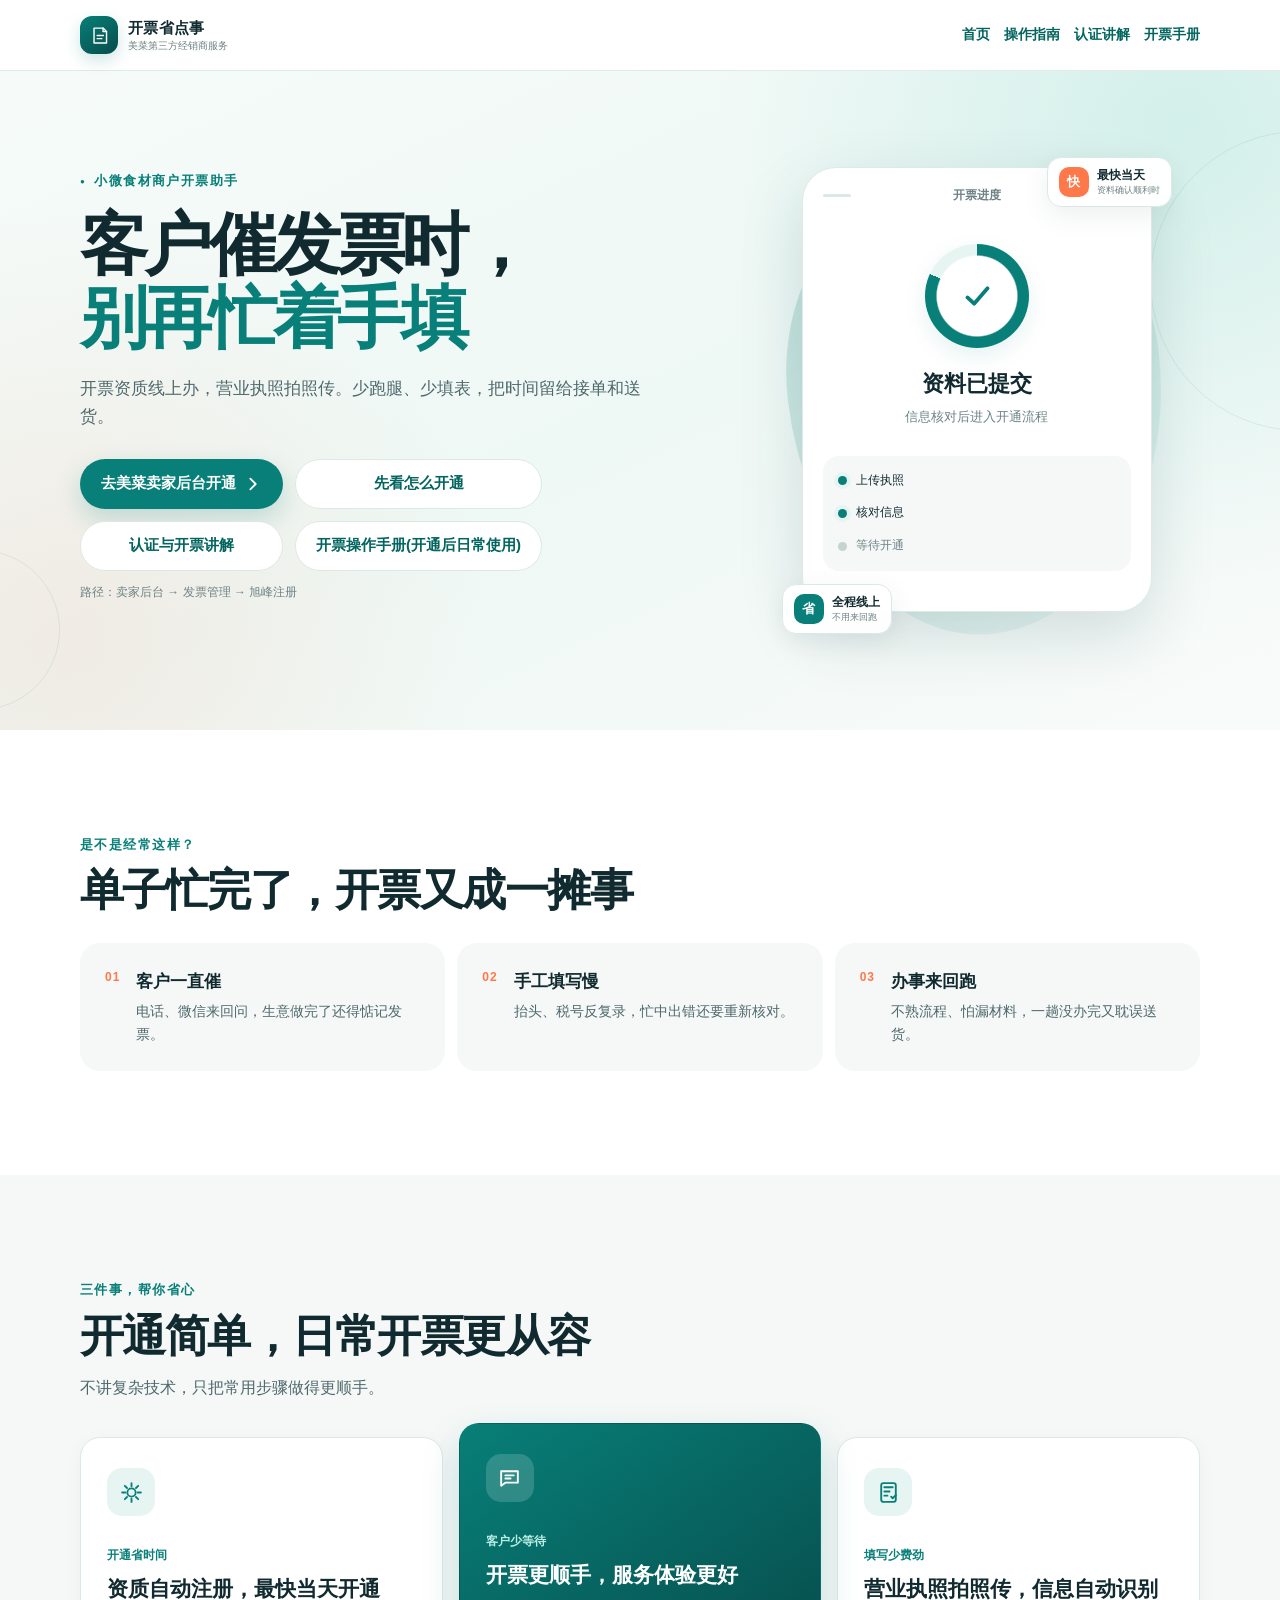
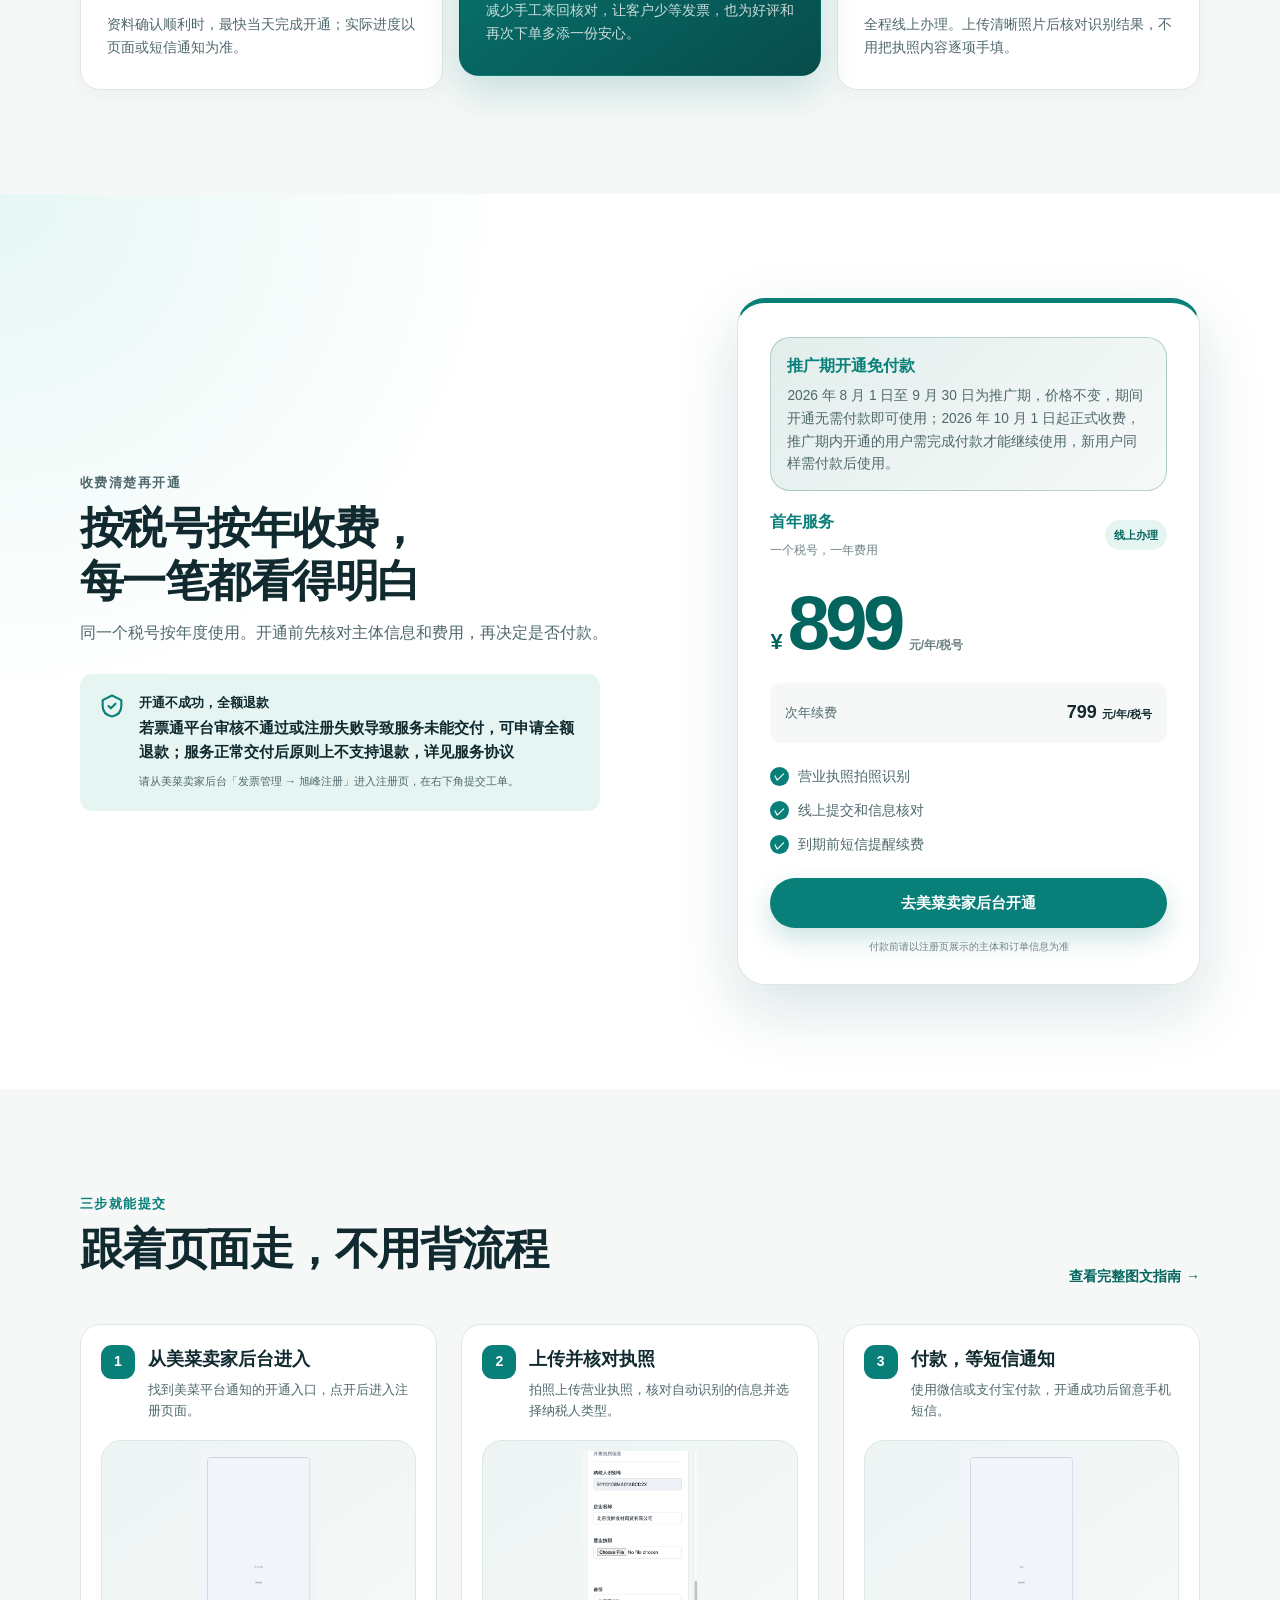
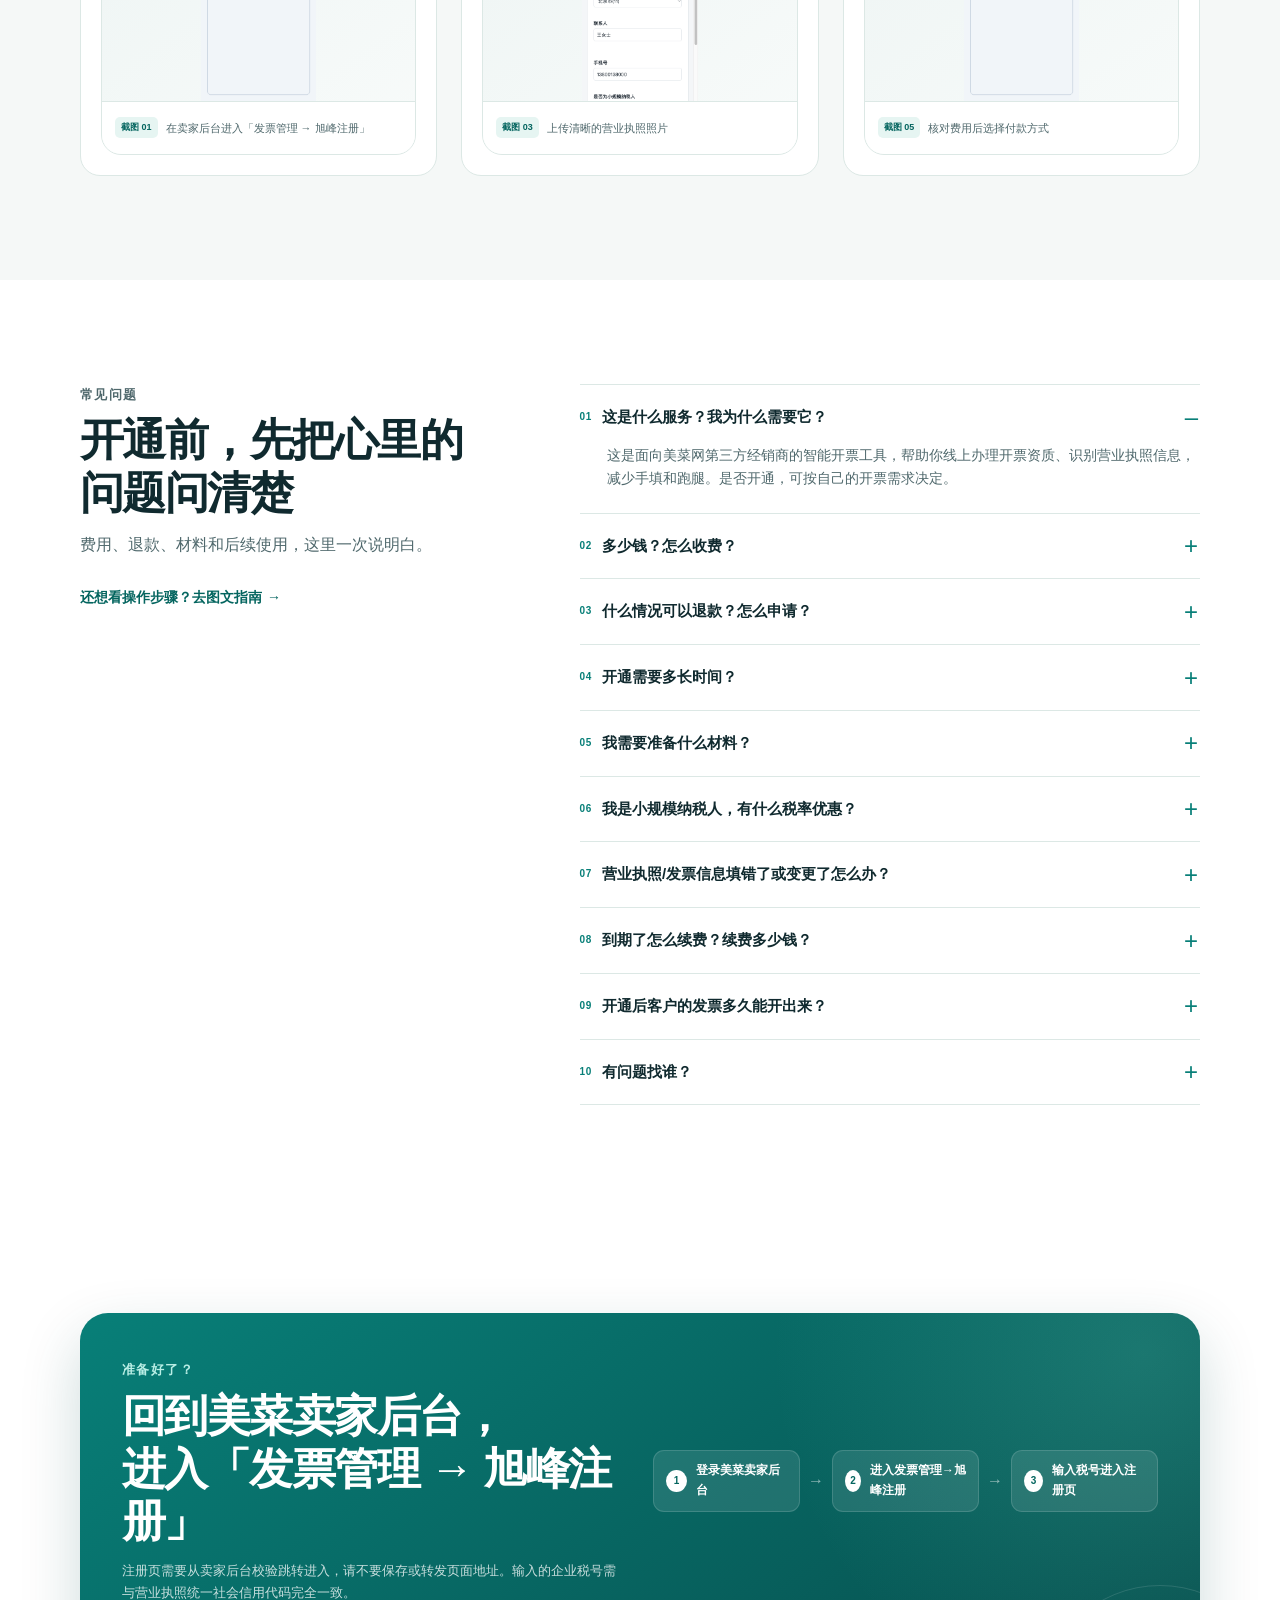
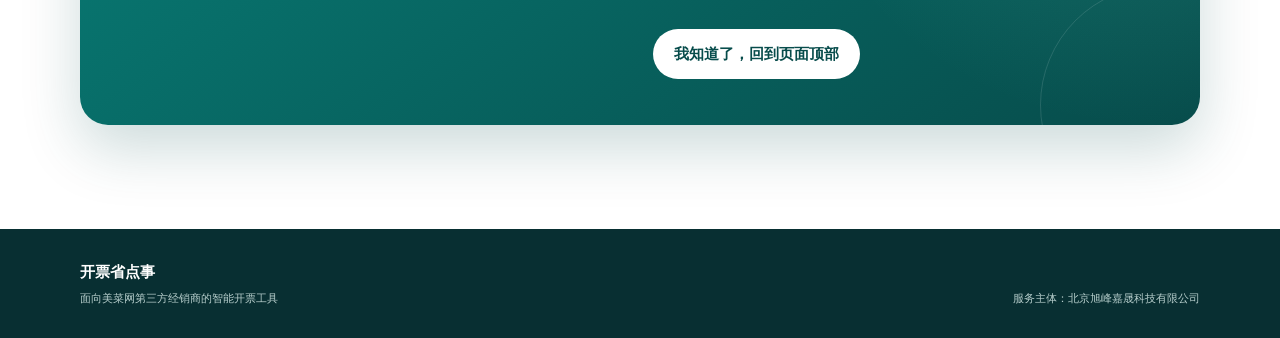
==== commit 12c00760: "Announce the Aug-Sep promotional period on the pricing surfaces Registration opens 2026-08-01 with p" ====
--- a/index.html
+++ b/index.html
@@ -182,6 +182,10 @@
         </div>
 
         <article class="price-card">
+          <div class="promo-strip" data-promo>
+            <strong data-promo-slogan>推广期开通免付款</strong>
+            <p data-promo-policy>2026 年 8 月 1 日至 9 月 30 日为推广期，价格不变，期间开通无需付款即可使用；2026 年 10 月 1 日起正式收费，推广期内开通的用户需完成付款才能继续使用，新用户同样需付款后使用。</p>
+          </div>
           <div class="price-card-head">
             <div>
               <span class="price-tag">首年服务</span>
--- a/assets/style.css
+++ b/assets/style.css
@@ -1848,3 +1848,92 @@
     transition-duration: 0.01ms !important;
   }
 }
+
+/* Manual actions row */
+.manual-actions {
+  display: flex;
+  flex-wrap: wrap;
+  align-items: center;
+  gap: 10px 16px;
+  margin-top: 18px;
+}
+
+.manual-actions .microcopy {
+  margin: 0;
+}
+
+/* Print / save-as-PDF (manual page) */
+@media print {
+  .manual-page .skip-link,
+  .manual-page .site-header,
+  .manual-page .manual-actions,
+  .manual-page .manual-footer-nav,
+  .manual-page .site-footer .footer-links {
+    display: none !important;
+  }
+
+  .manual-page {
+    background: #fff;
+  }
+
+  .manual-page .manual-hero,
+  .manual-page .manual-chapter {
+    padding-top: 0;
+    padding-bottom: 18px;
+    box-shadow: none;
+  }
+
+  .manual-page .manual-chapter,
+  .manual-page .manual-toc {
+    border: none;
+    box-shadow: none;
+    background: #fff;
+  }
+
+  .manual-page table,
+  .manual-page tr,
+  .manual-page .manual-chapter h2 {
+    break-inside: avoid;
+  }
+
+  .manual-page .manual-toc a {
+    text-decoration: none;
+    color: inherit;
+  }
+
+  .manual-page a[href^="http"]::after {
+    content: "";
+  }
+}
+
+/* Promotional period notice */
+.promo-strip {
+  margin-bottom: 18px;
+  padding: 14px 16px;
+  background: linear-gradient(135deg, rgba(20, 116, 96, 0.12), rgba(20, 116, 96, 0.04));
+  border: 1px solid rgba(20, 116, 96, 0.28);
+  border-radius: var(--radius-md);
+}
+
+.promo-strip strong {
+  display: block;
+  color: var(--brand-strong, var(--brand));
+  font-size: 1.02rem;
+}
+
+.promo-strip p {
+  margin: 6px 0 0;
+  color: var(--ink-soft, #4b5563);
+  font-size: 0.86rem;
+  line-height: 1.65;
+}
+
+.promo-inline {
+  margin-top: 10px;
+  padding: 10px 12px;
+  background: rgba(20, 116, 96, 0.08);
+  border-left: 3px solid var(--brand);
+  border-radius: 8px;
+  font-size: 0.86rem;
+  line-height: 1.65;
+}
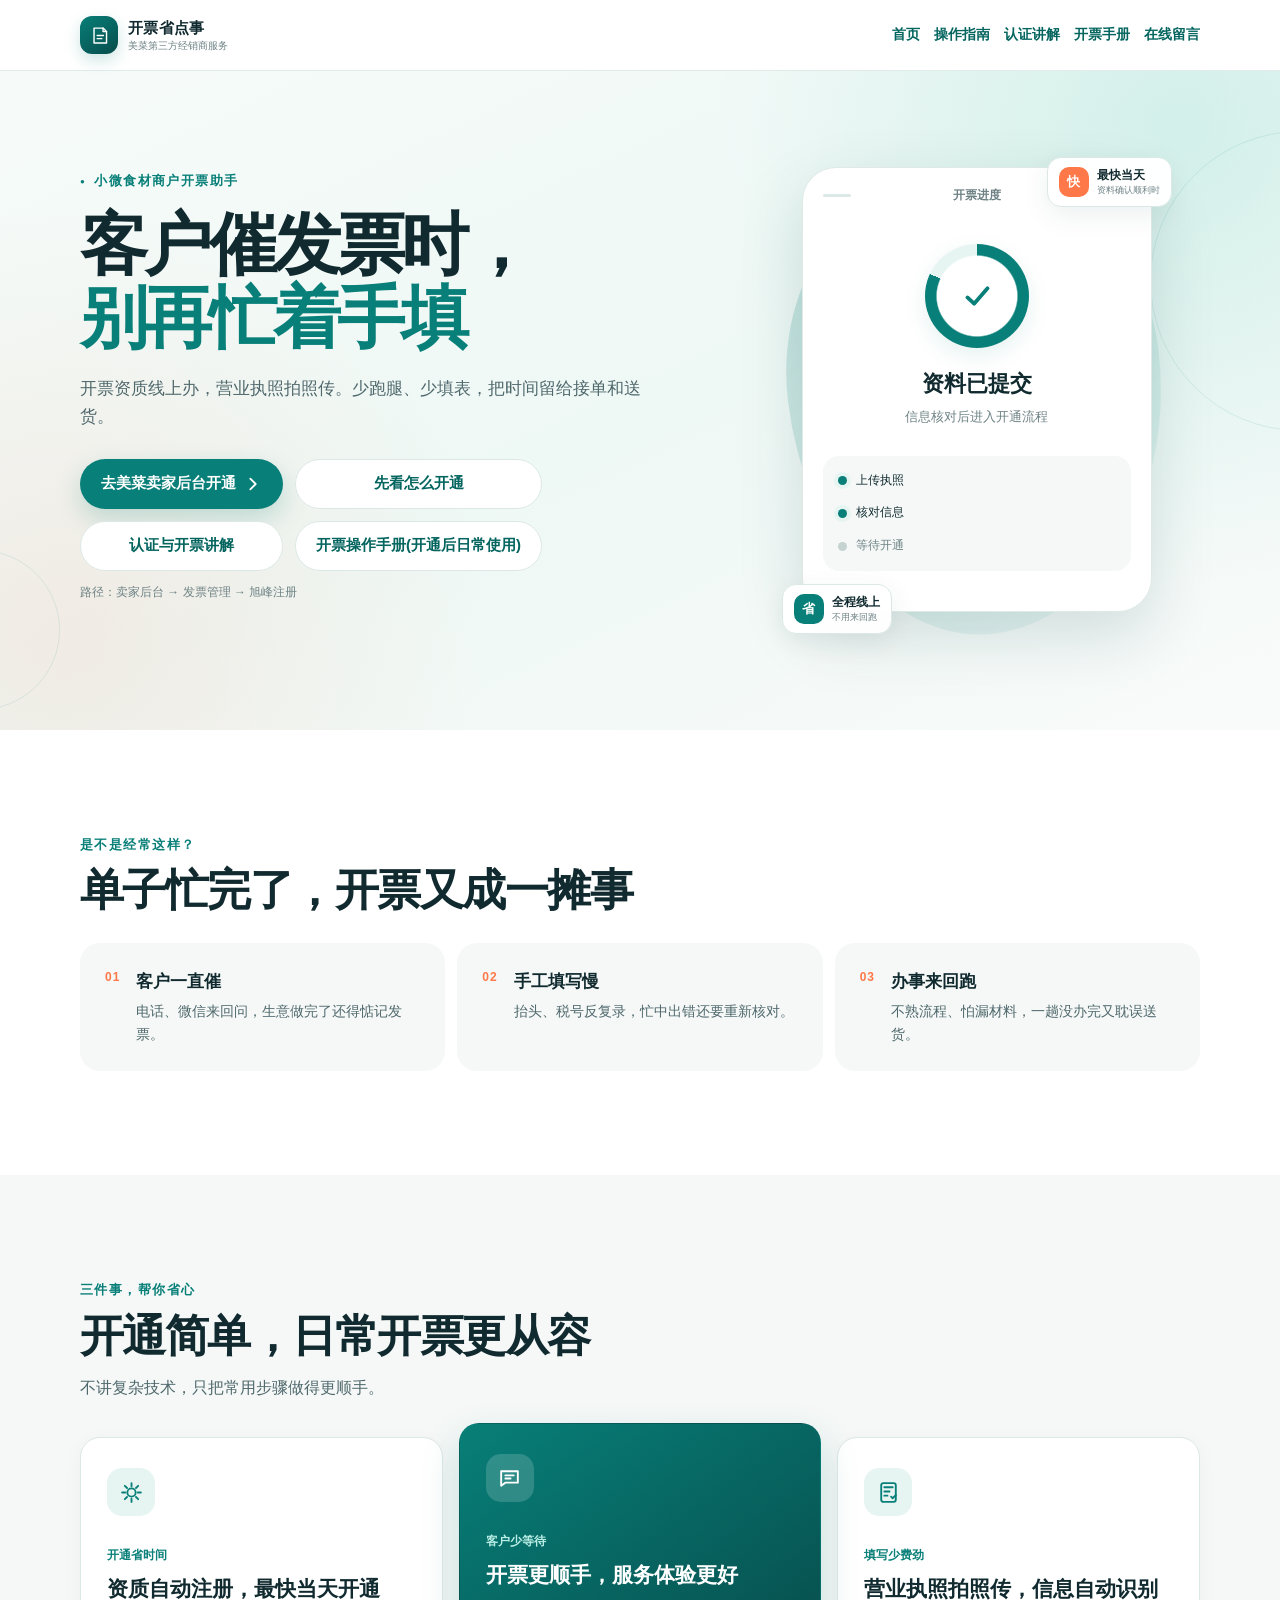
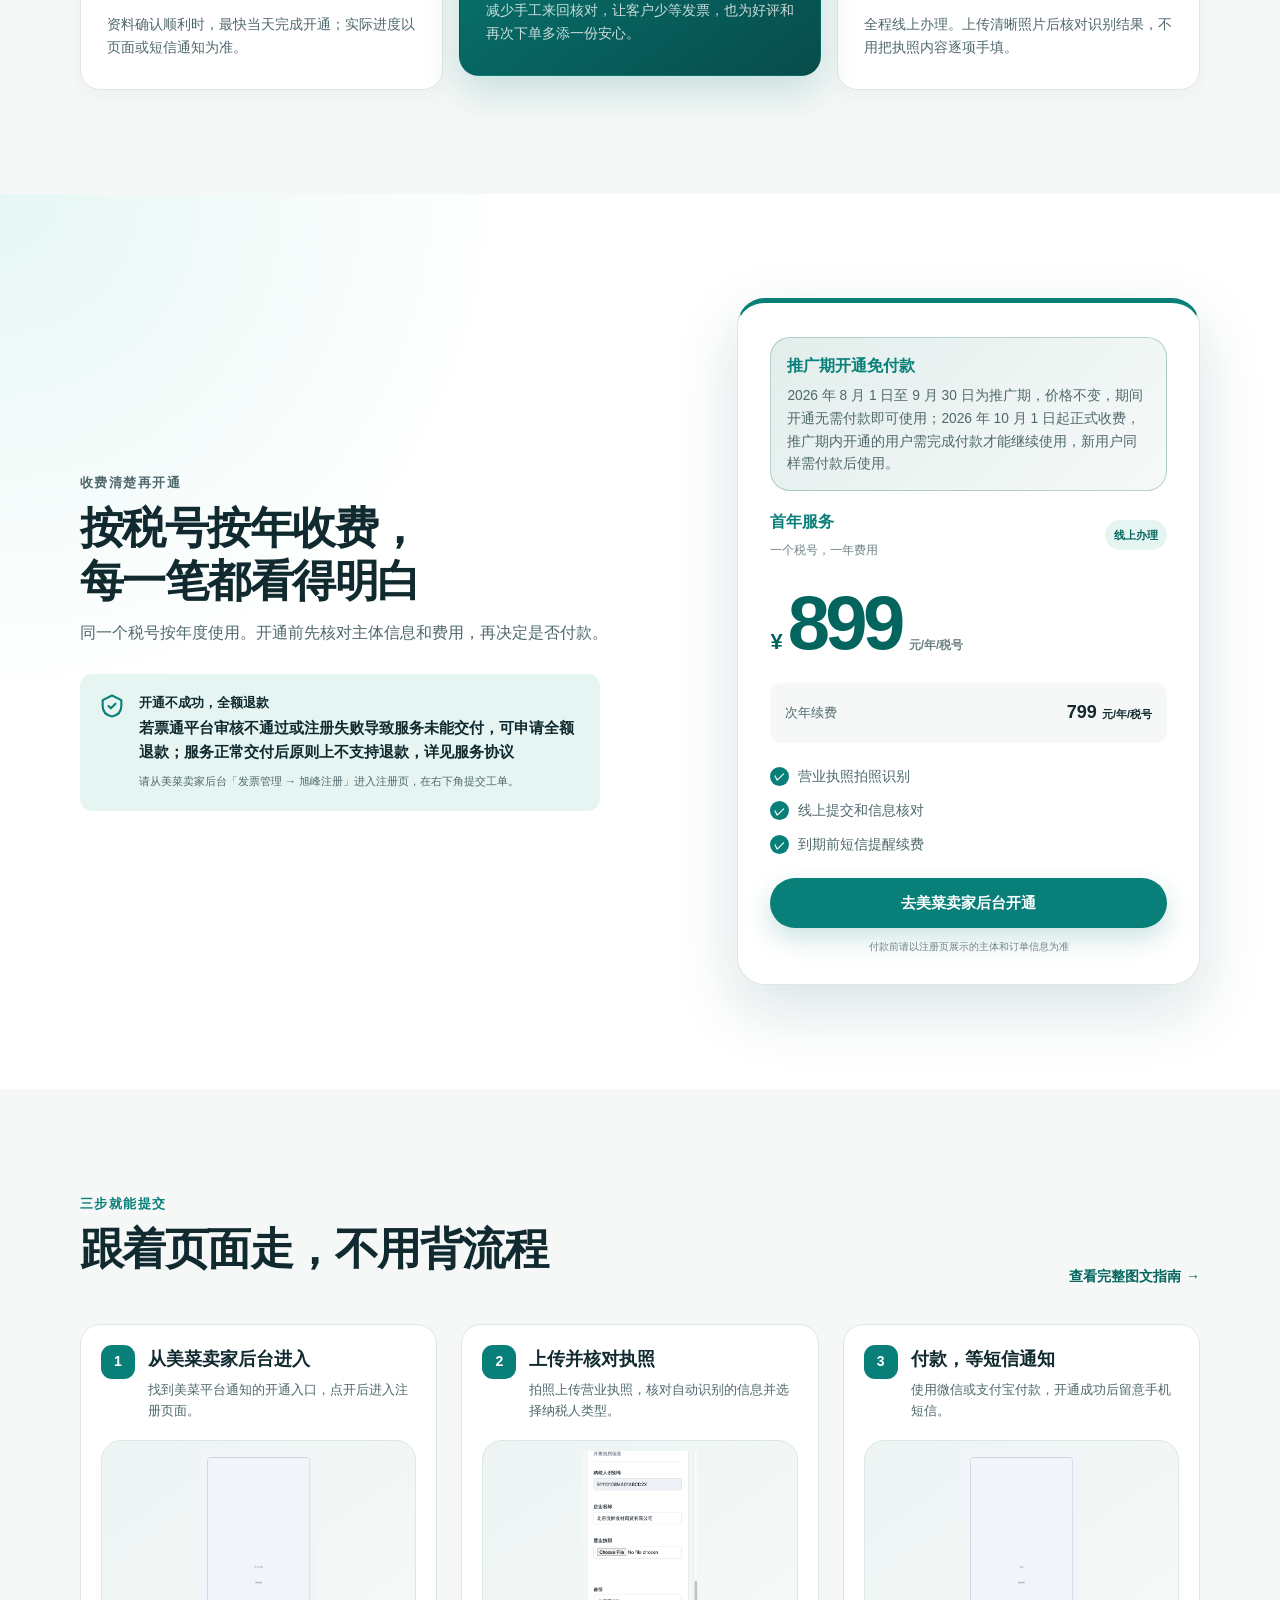
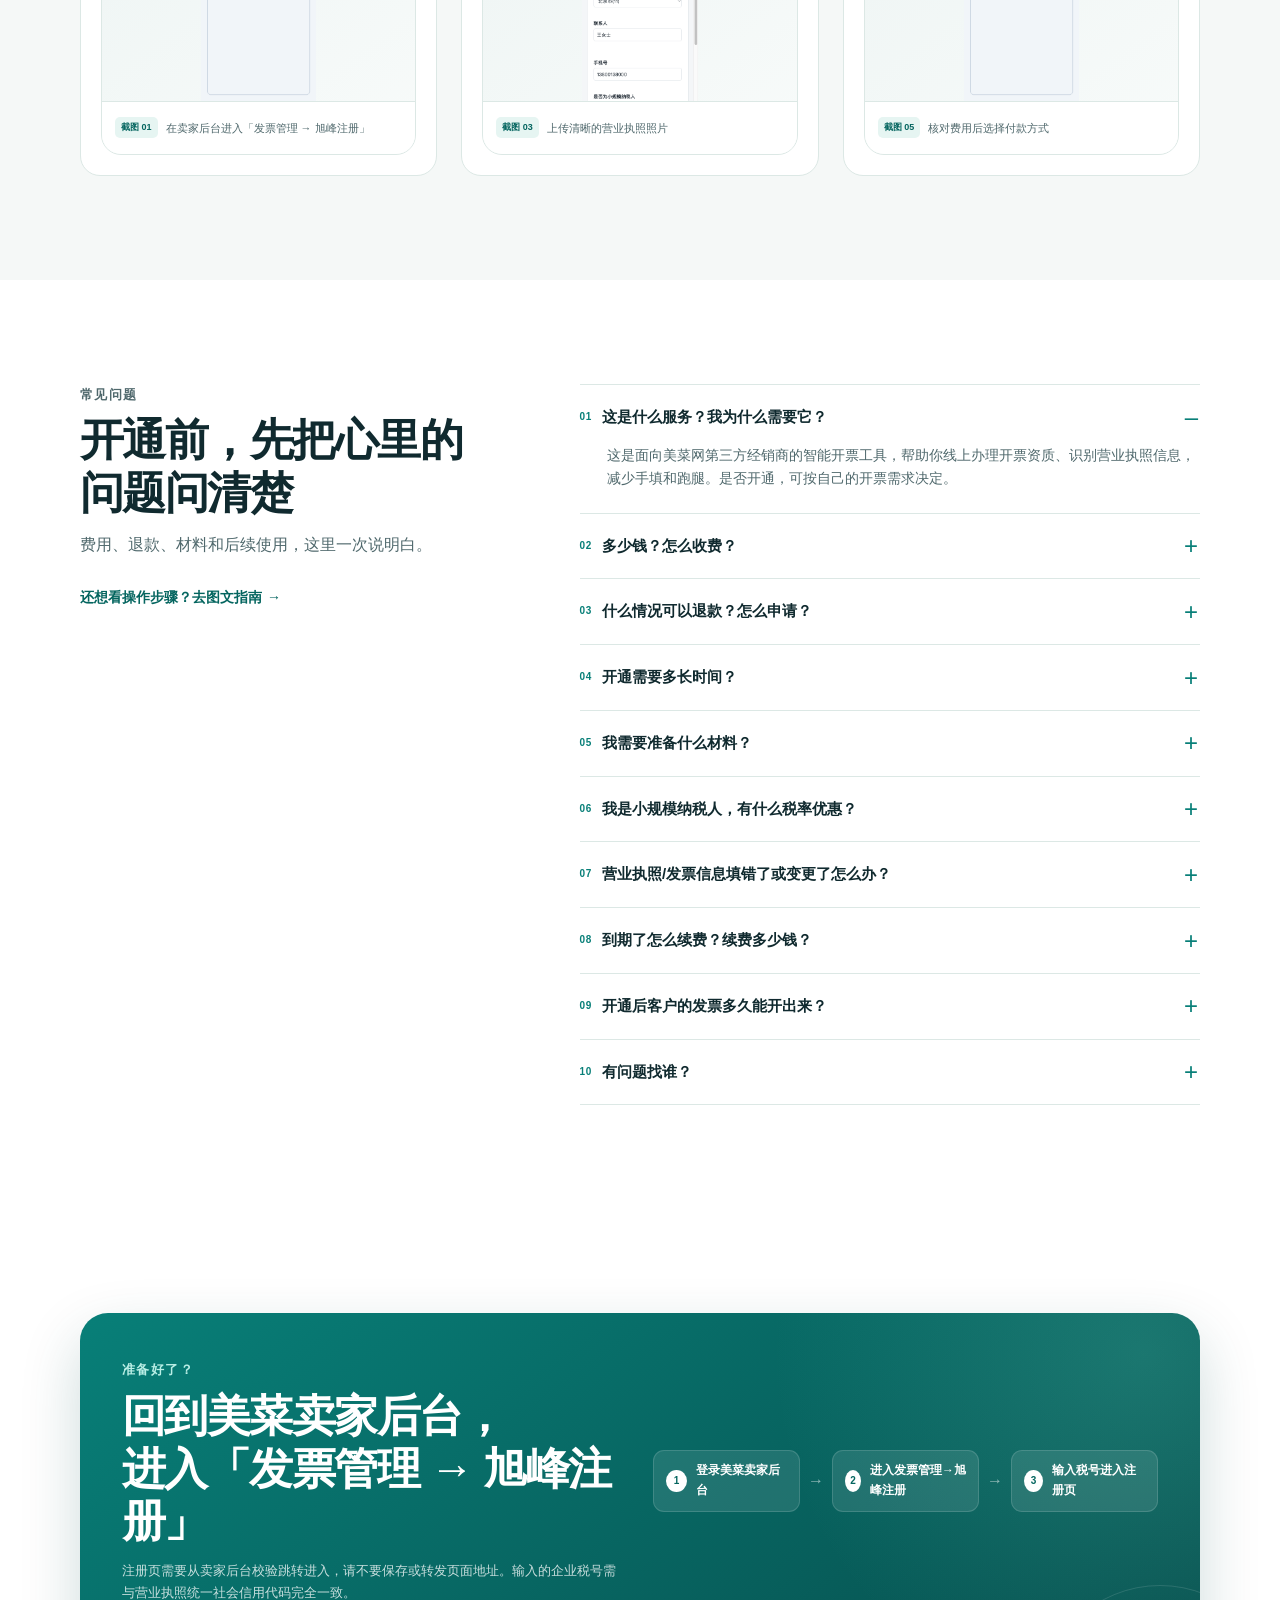
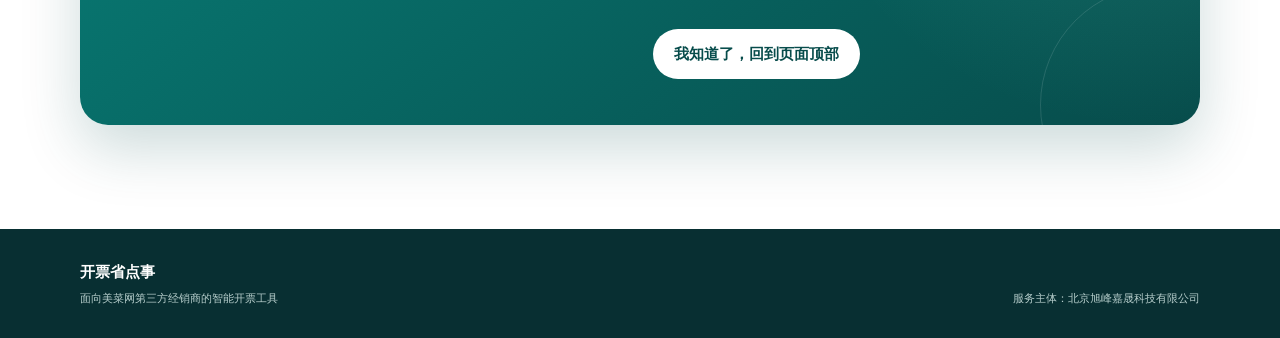
==== commit cd1a3c12: "Add a template inquiry form so visitors can reach support from here The site had no way to ask a que" ====
--- a/index.html
+++ b/index.html
@@ -29,6 +29,7 @@
         <a class="header-link" href="guide.html">操作指南</a>
         <a class="header-link" href="invoice-explainer.html">认证讲解</a>
         <a class="header-link" href="manual.html">开票手册</a>
+        <a class="header-link" href="message.html">在线留言</a>
       </nav>
     </div>
   </header>
--- a/assets/style.css
+++ b/assets/style.css
@@ -1937,3 +1937,133 @@
   font-size: 0.86rem;
   line-height: 1.65;
 }
+
+/* 在线留言表单 */
+.message-hint {
+  margin-top: 10px;
+  color: var(--ink-soft);
+  font-size: 0.9rem;
+}
+
+.message-shell {
+  max-width: 640px;
+}
+
+.message-card {
+  padding: 26px 22px;
+  background: #fff;
+  border: 1px solid var(--line);
+  border-radius: var(--radius-md);
+  box-shadow: var(--shadow-sm);
+}
+
+.message-field {
+  margin-bottom: 20px;
+}
+
+.message-field label {
+  display: block;
+  margin-bottom: 8px;
+  font-weight: 600;
+  font-size: 0.95rem;
+}
+
+.message-field .required {
+  margin-left: 6px;
+  padding: 1px 7px;
+  background: rgba(20, 116, 96, 0.1);
+  border-radius: 999px;
+  color: var(--brand);
+  font-size: 0.75rem;
+  font-weight: 600;
+}
+
+.message-field input,
+.message-field select,
+.message-field textarea {
+  width: 100%;
+  padding: 11px 13px;
+  border: 1px solid var(--line-2, #cfd8d5);
+  border-radius: 10px;
+  background: #fff;
+  color: inherit;
+  font: inherit;
+  box-sizing: border-box;
+}
+
+.message-field textarea {
+  resize: vertical;
+  min-height: 120px;
+}
+
+.message-field input:focus,
+.message-field select:focus,
+.message-field textarea:focus {
+  outline: 2px solid var(--brand);
+  outline-offset: 1px;
+}
+
+.message-captcha {
+  display: flex;
+  gap: 10px;
+  align-items: stretch;
+}
+
+.message-captcha input {
+  flex: 1 1 auto;
+}
+
+.message-captcha button {
+  flex: 0 0 auto;
+  padding: 0;
+  border: 1px solid var(--line-2, #cfd8d5);
+  border-radius: 10px;
+  background: #f6f8f7;
+  cursor: pointer;
+  overflow: hidden;
+}
+
+.message-captcha img {
+  display: block;
+  height: 44px;
+  width: auto;
+  min-width: 96px;
+}
+
+.message-counter {
+  margin: 6px 0 0;
+  color: var(--ink-soft);
+  font-size: 0.8rem;
+  text-align: right;
+}
+
+.message-error {
+  margin: 6px 0 0;
+  color: #b23c2f;
+  font-size: 0.85rem;
+}
+
+.message-error:empty {
+  display: none;
+}
+
+.message-status {
+  margin: 0 0 14px;
+  color: #b23c2f;
+  font-size: 0.9rem;
+}
+
+.message-status:empty {
+  display: none;
+}
+
+.message-footnote {
+  margin: 14px 0 0;
+  color: var(--ink-soft);
+  font-size: 0.8rem;
+  line-height: 1.7;
+}
+
+.message-success h2 {
+  margin-top: 0;
+}
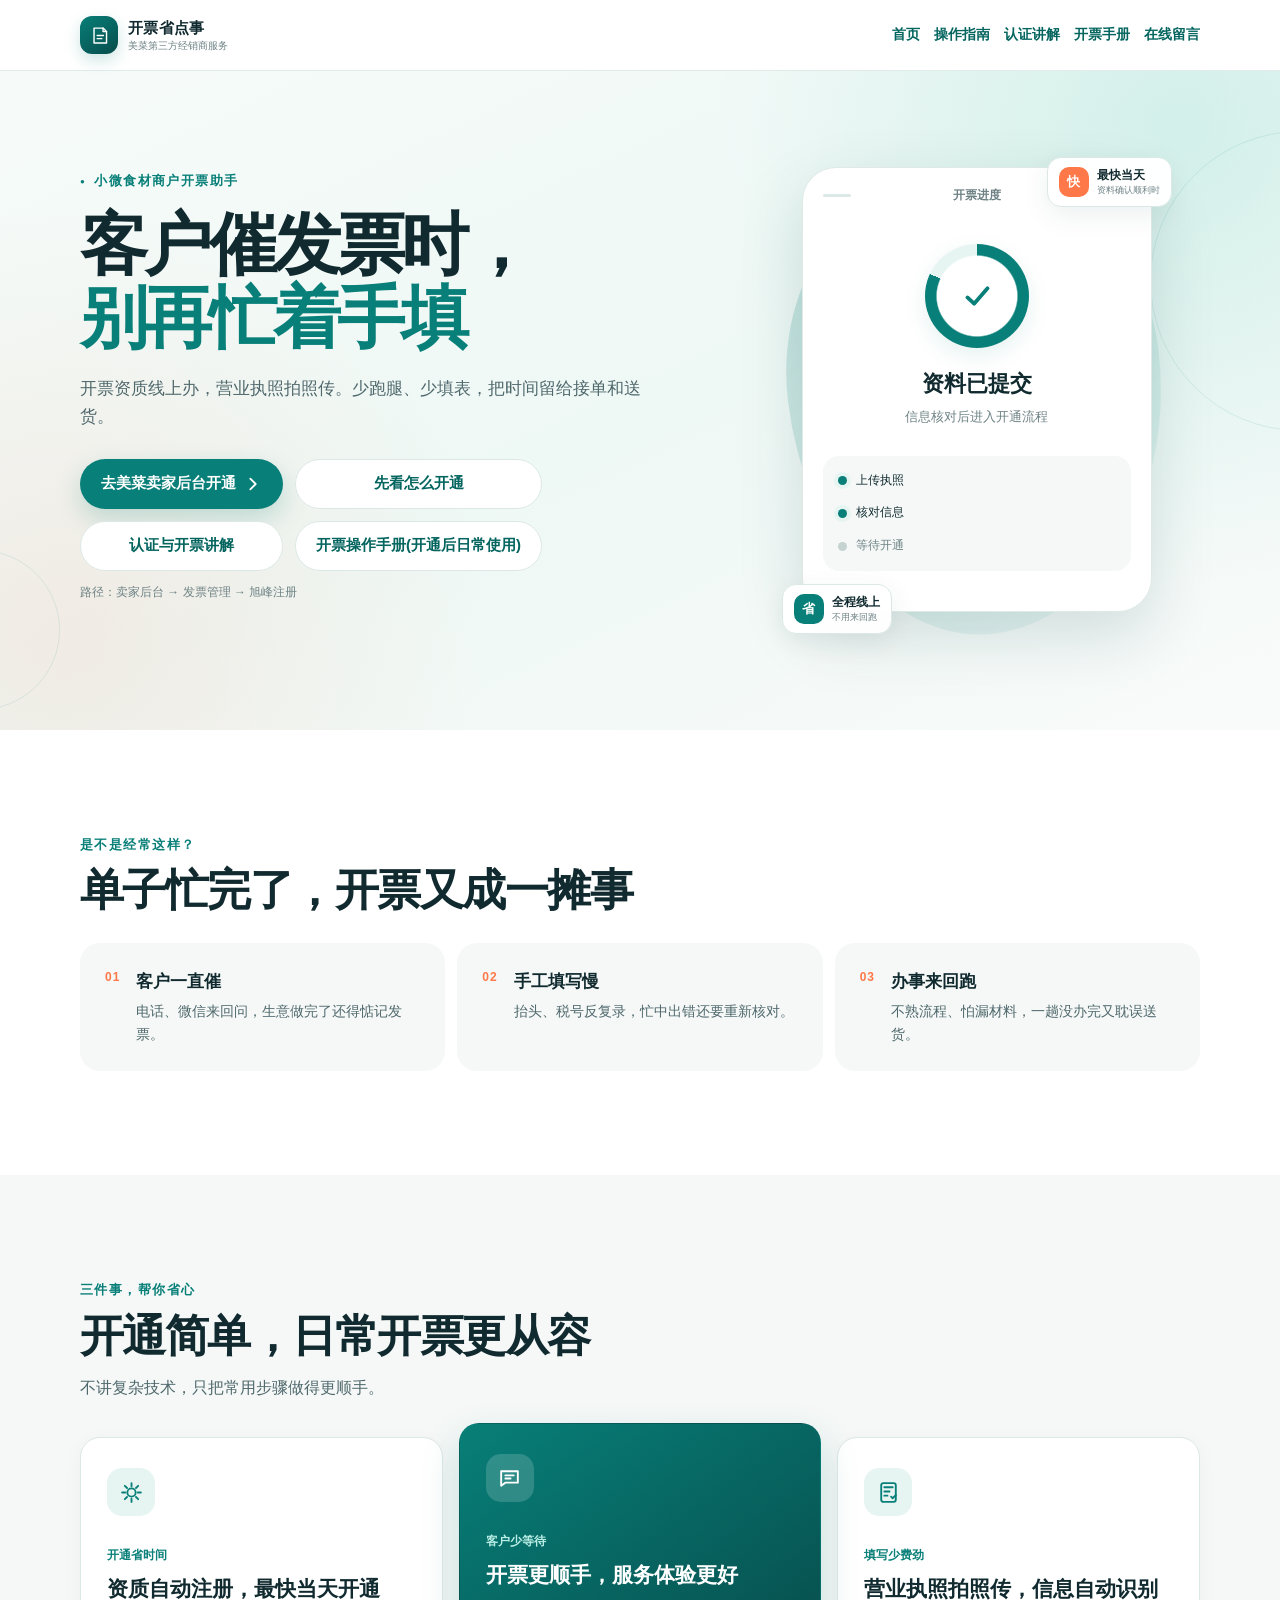
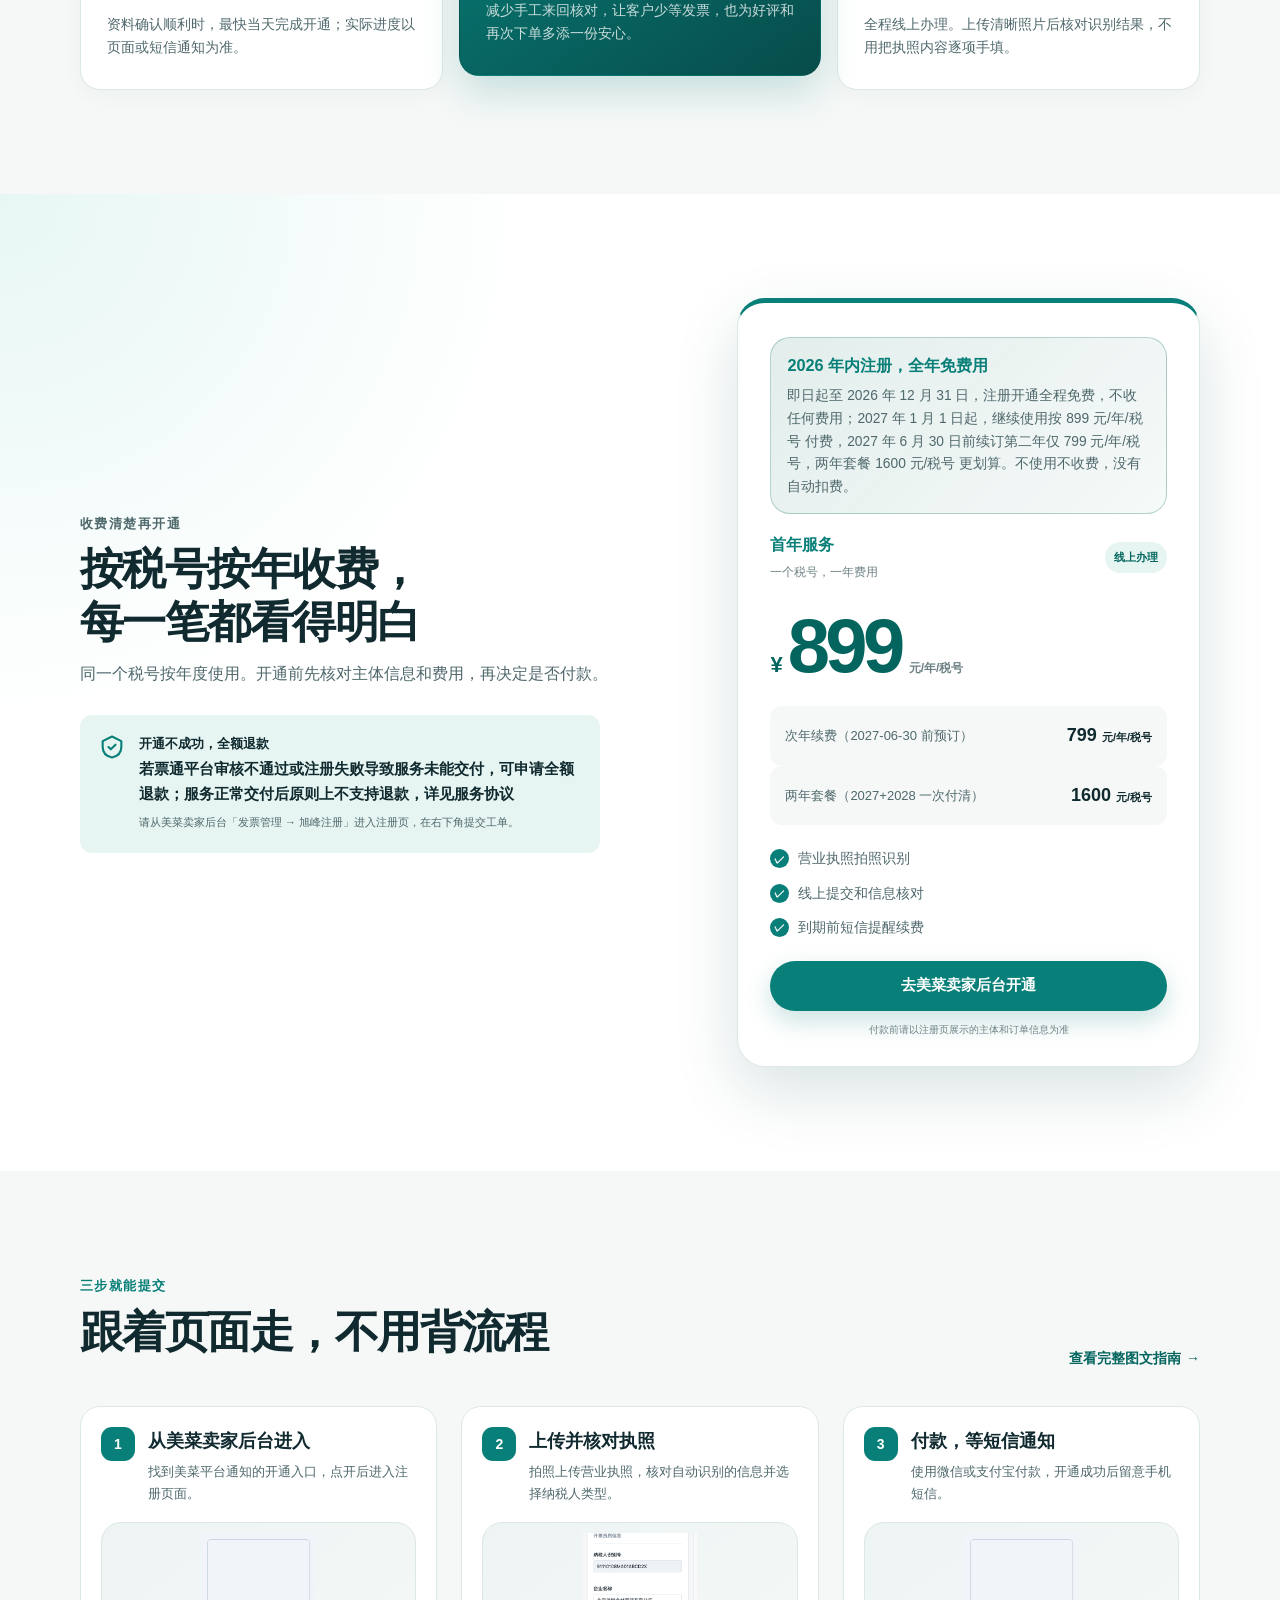
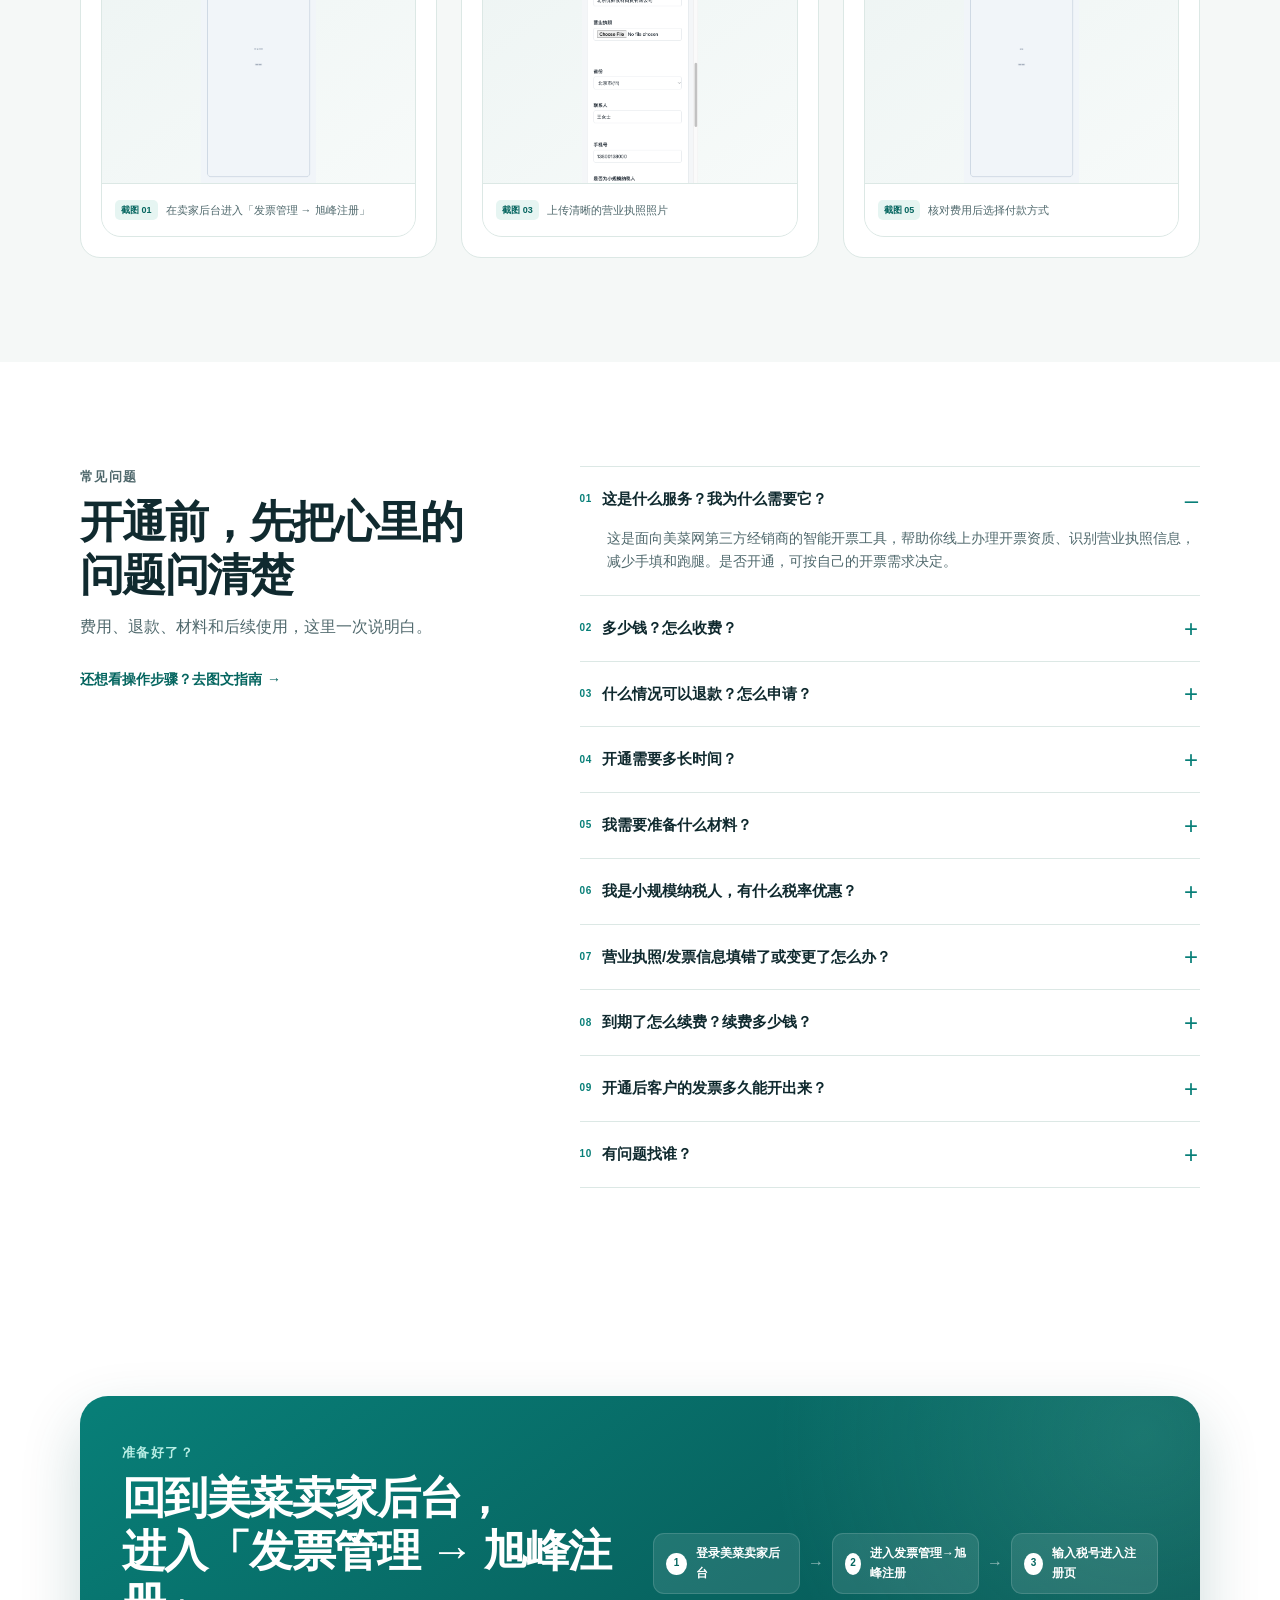
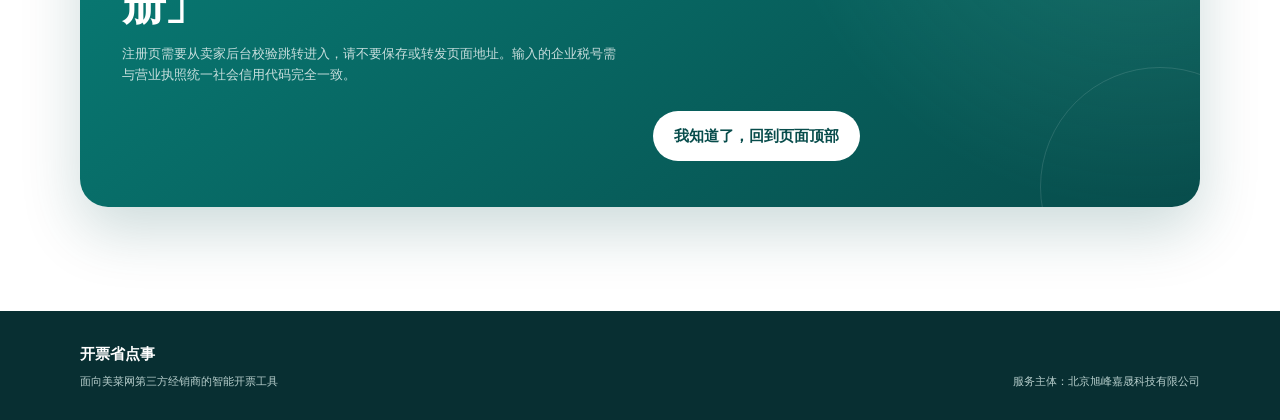
==== commit 7fd7d827: "Free through 2026, then tiered pricing with an early-renewal window The free period now runs to 2026" ====
--- a/index.html
+++ b/index.html
@@ -184,8 +184,8 @@
 
         <article class="price-card">
           <div class="promo-strip" data-promo>
-            <strong data-promo-slogan>推广期开通免付款</strong>
-            <p data-promo-policy>2026 年 8 月 1 日至 9 月 30 日为推广期，价格不变，期间开通无需付款即可使用；2026 年 10 月 1 日起正式收费，推广期内开通的用户需完成付款才能继续使用，新用户同样需付款后使用。</p>
+            <strong data-promo-slogan>2026 年内注册，全年免费用</strong>
+            <p data-promo-policy>即日起至 2026 年 12 月 31 日，注册开通全程免费，不收任何费用；2027 年 1 月 1 日起，继续使用按 899 元/年/税号 付费，2027 年 6 月 30 日前续订第二年仅 799 元/年/税号，两年套餐 1600 元/税号 更划算。不使用不收费，没有自动扣费。</p>
           </div>
           <div class="price-card-head">
             <div>
@@ -200,8 +200,12 @@
             <span data-price-unit>元/年/税号</span>
           </div>
           <div class="renewal-row">
-            <span>次年续费</span>
+            <span>次年续费（2027-06-30 前预订）</span>
             <strong><b data-price-key="renewal_price">799</b> <small data-price-unit>元/年/税号</small></strong>
+          </div>
+          <div class="renewal-row">
+            <span>两年套餐（2027+2028 一次付清）</span>
+            <strong><b data-two-year-price>1600</b> <small>元/税号</small></strong>
           </div>
           <ul class="price-list">
             <li><span aria-hidden="true">✓</span> 营业执照拍照识别</li>
@@ -284,7 +288,7 @@
           </details>
           <details>
             <summary><span>02</span>多少钱？怎么收费？</summary>
-            <p>首年 <strong data-price-key="first_year_price">899</strong> <span data-price-unit>元/年/税号</span>；次年续费 <strong data-price-key="renewal_price">799</strong> <span data-price-unit>元/年/税号</span>。一个税号按年计费，付款前请核对页面上的主体和订单信息。</p>
+            <p>2026 年 12 月 31 日前注册开通全程免费。2027 年起：首年 <strong data-price-key="first_year_price">899</strong> <span data-price-unit>元/年/税号</span>；2027 年 6 月 30 日前续订第二年仅 <strong data-price-key="renewal_price">799</strong> <span data-price-unit>元/年/税号</span>；两年套餐 <strong data-two-year-price>1600</strong> 元/税号 一次付清最划算。我们没有任何自动扣费，不付费仅停止服务，不产生欠费。</p>
           </details>
           <details>
             <summary><span>03</span>什么情况可以退款？怎么申请？</summary>
@@ -308,7 +312,7 @@
           </details>
           <details>
             <summary><span>08</span>到期了怎么续费？续费多少钱？</summary>
-            <p>到期前会收到短信提醒。次年续费为 <strong data-price-key="renewal_price">799</strong> <span data-price-unit>元/年/税号</span>，按短信或注册页提示办理。</p>
+            <p>到期前会收到短信提醒，按短信或注册页提示办理。2027 年 6 月 30 日前续订第二年享 <strong data-price-key="renewal_price">799</strong> <span data-price-unit>元/年/税号</span> 优惠价，也可选两年套餐 <strong data-two-year-price>1600</strong> 元/税号。</p>
           </details>
           <details>
             <summary><span>09</span>开通后客户的发票多久能开出来？</summary>
--- a/assets/style.css
+++ b/assets/style.css
@@ -2067,3 +2067,8 @@
 .message-success h2 {
   margin-top: 0;
 }
+
+/* 通用隐藏（message.html 的成功卡片等依赖它，缺了会导致内容常驻可见） */
+.hidden {
+  display: none !important;
+}
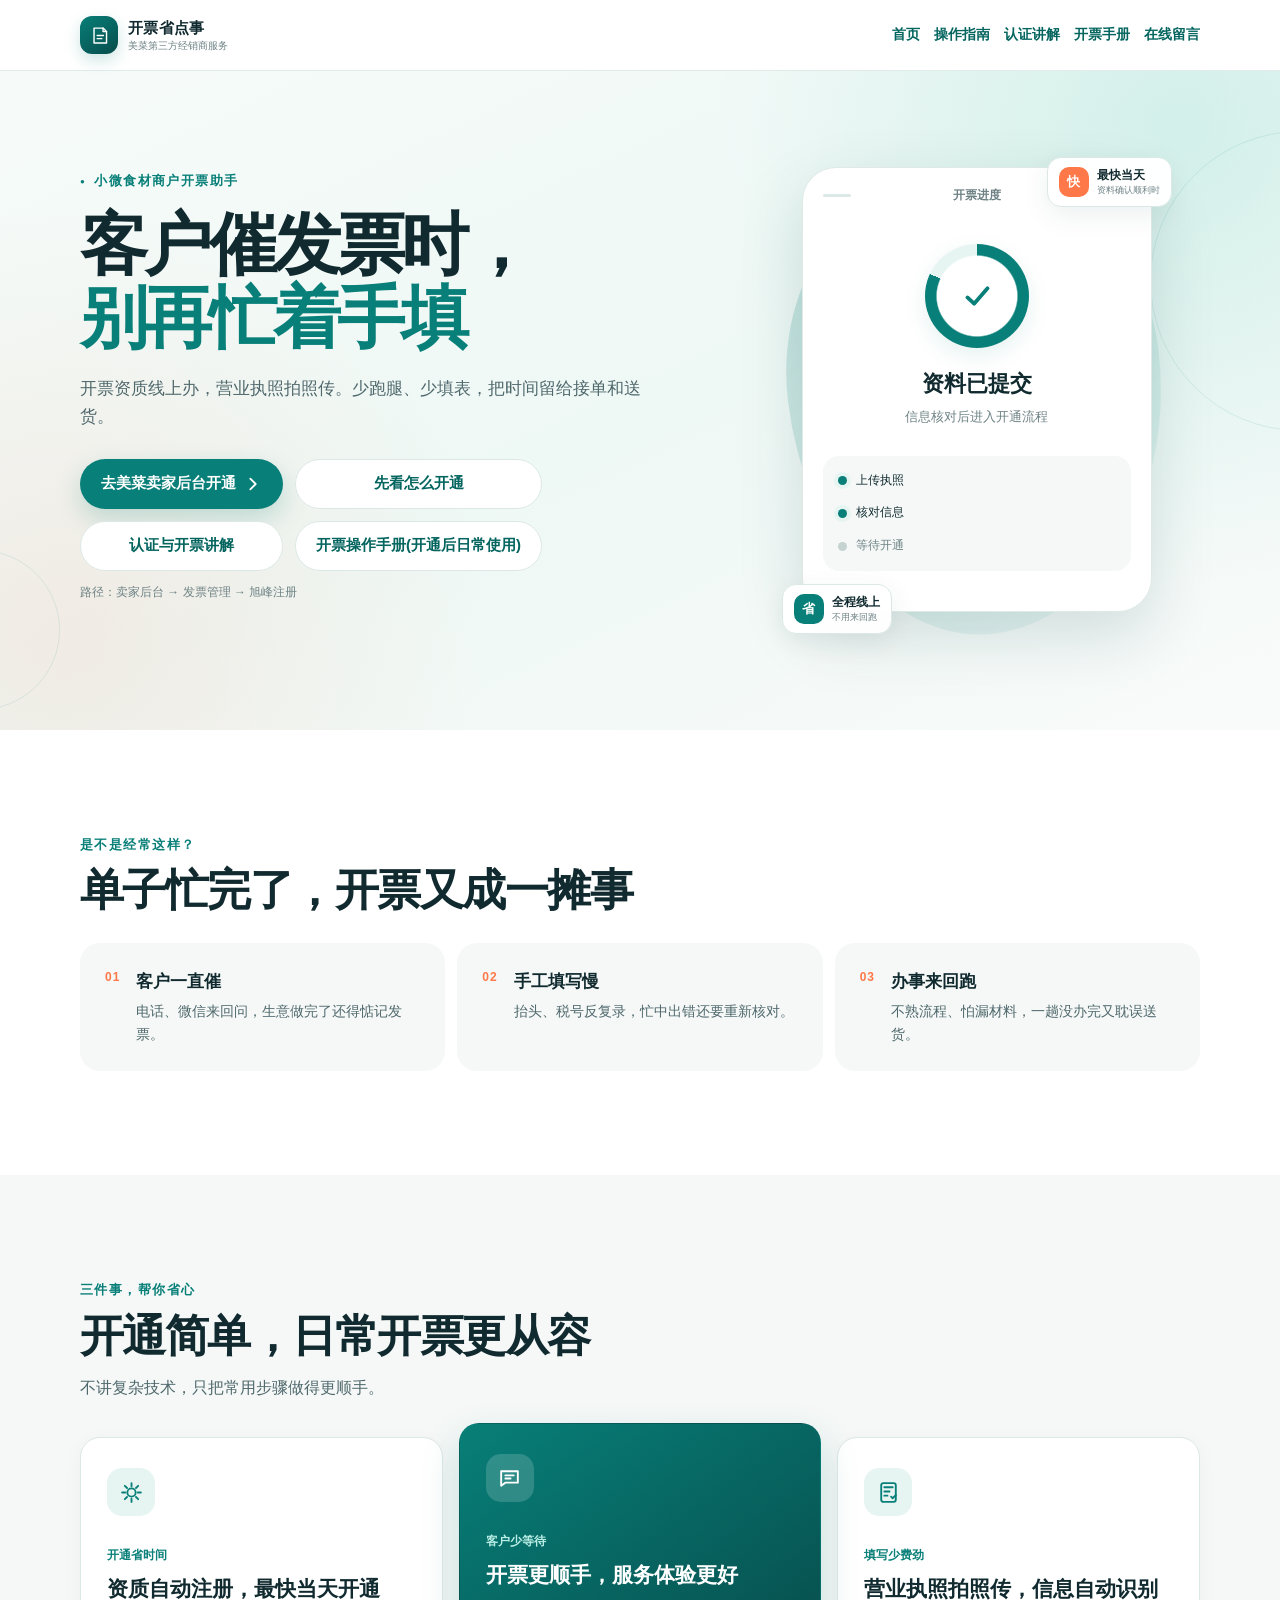
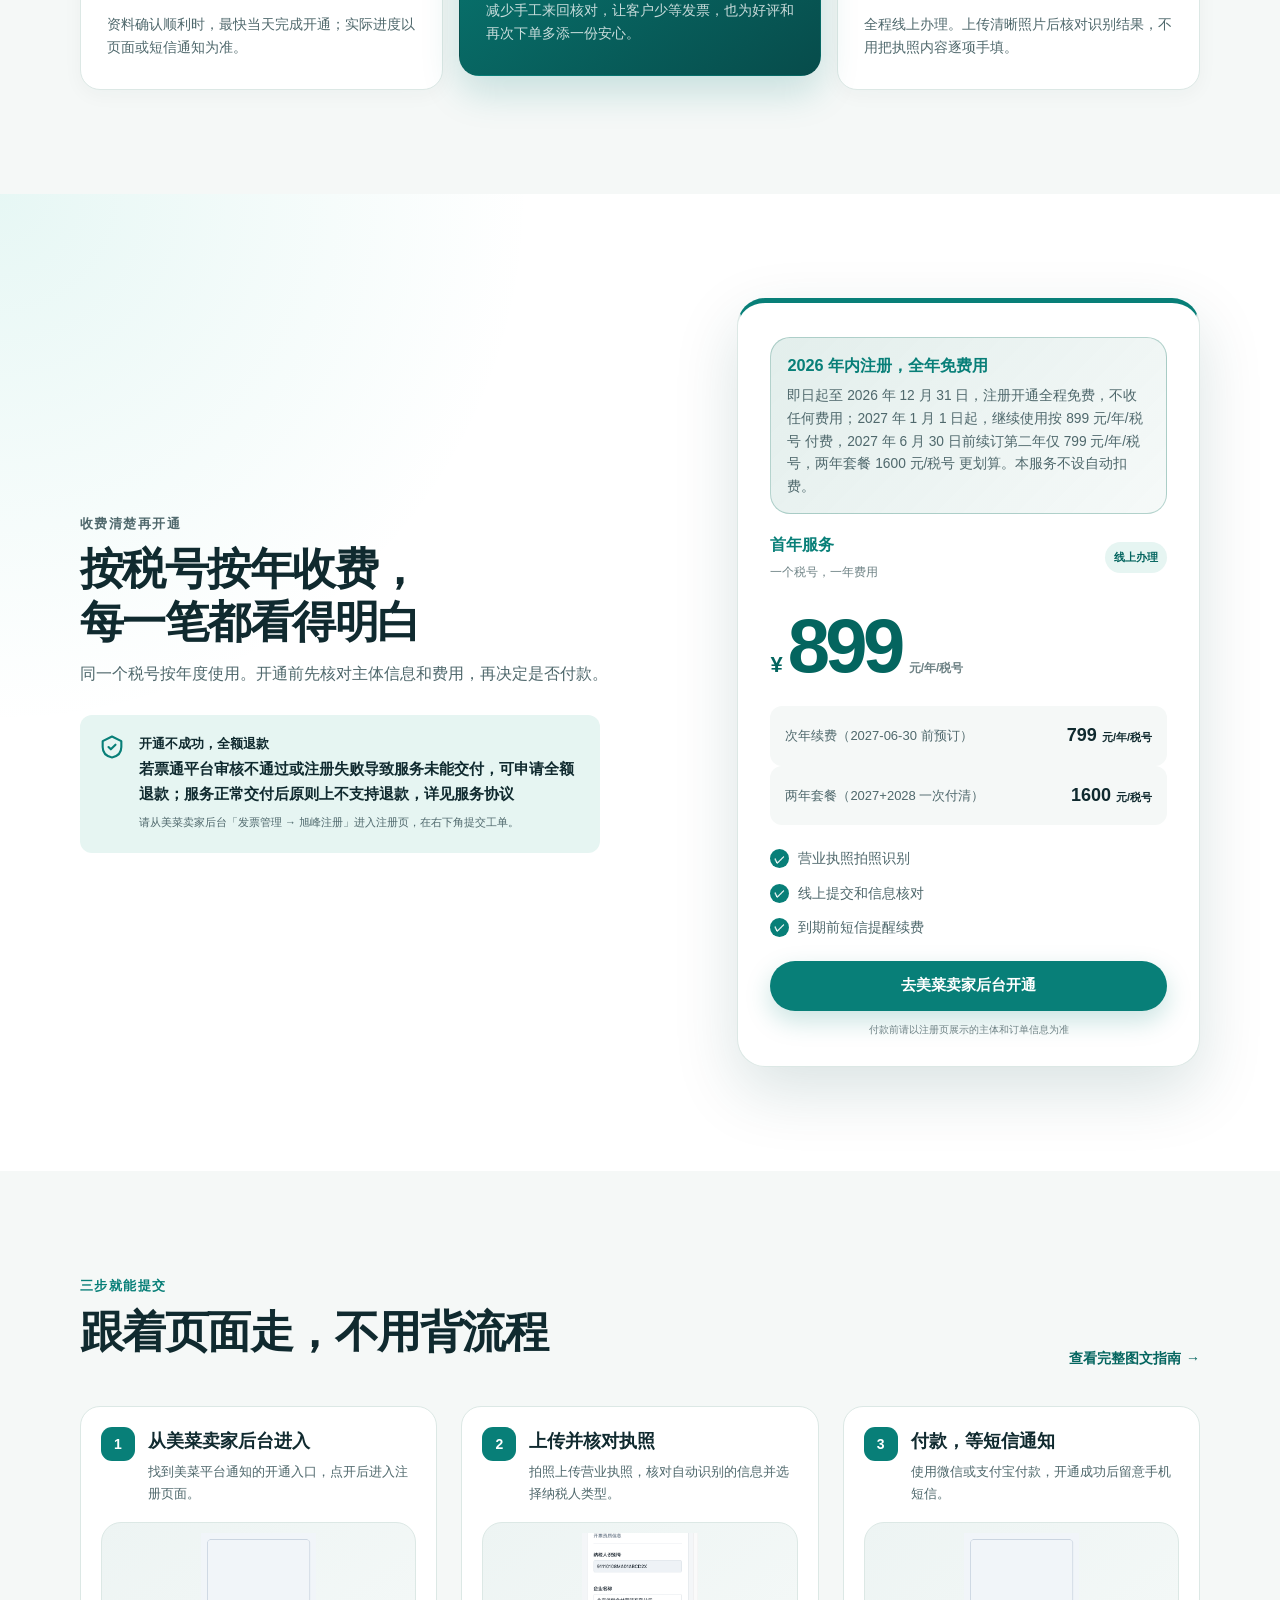
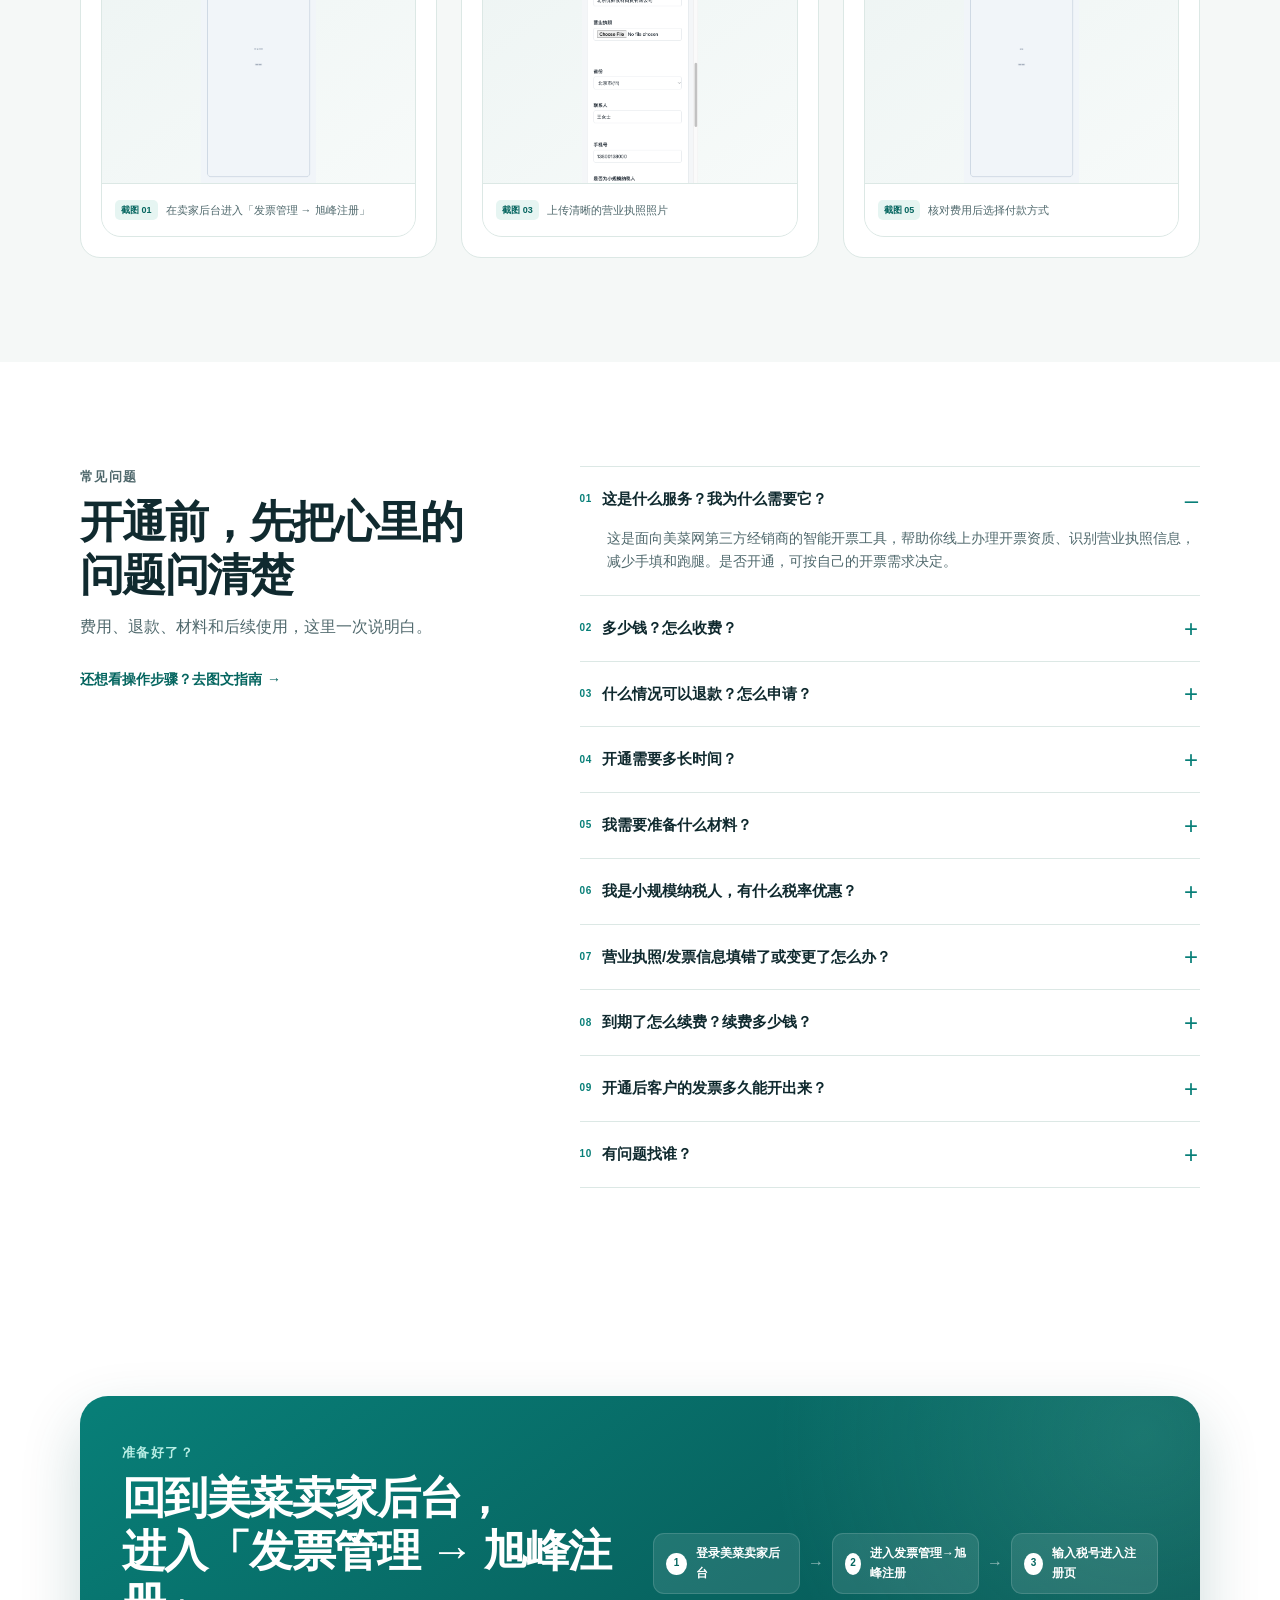
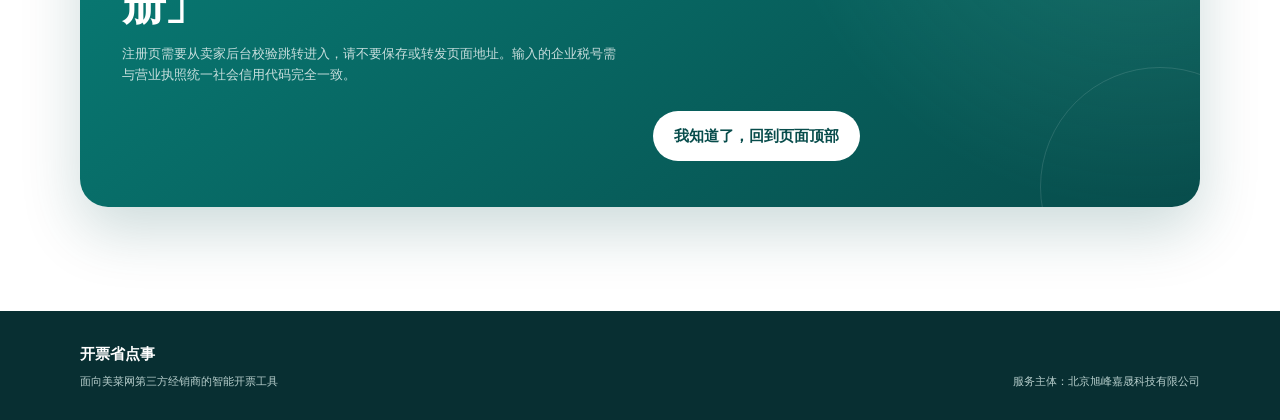
==== commit 462f82b5: "Replace the loose no-usage-no-charge claim with the verifiable no-auto-charge statement Co-Authored-" ====
--- a/index.html
+++ b/index.html
@@ -185,7 +185,7 @@
         <article class="price-card">
           <div class="promo-strip" data-promo>
             <strong data-promo-slogan>2026 年内注册，全年免费用</strong>
-            <p data-promo-policy>即日起至 2026 年 12 月 31 日，注册开通全程免费，不收任何费用；2027 年 1 月 1 日起，继续使用按 899 元/年/税号 付费，2027 年 6 月 30 日前续订第二年仅 799 元/年/税号，两年套餐 1600 元/税号 更划算。不使用不收费，没有自动扣费。</p>
+            <p data-promo-policy>即日起至 2026 年 12 月 31 日，注册开通全程免费，不收任何费用；2027 年 1 月 1 日起，继续使用按 899 元/年/税号 付费，2027 年 6 月 30 日前续订第二年仅 799 元/年/税号，两年套餐 1600 元/税号 更划算。本服务不设自动扣费。</p>
           </div>
           <div class="price-card-head">
             <div>
@@ -288,7 +288,7 @@
           </details>
           <details>
             <summary><span>02</span>多少钱？怎么收费？</summary>
-            <p>2026 年 12 月 31 日前注册开通全程免费。2027 年起：首年 <strong data-price-key="first_year_price">899</strong> <span data-price-unit>元/年/税号</span>；2027 年 6 月 30 日前续订第二年仅 <strong data-price-key="renewal_price">799</strong> <span data-price-unit>元/年/税号</span>；两年套餐 <strong data-two-year-price>1600</strong> 元/税号 一次付清最划算。我们没有任何自动扣费，不付费仅停止服务，不产生欠费。</p>
+            <p>2026 年 12 月 31 日前注册开通全程免费。2027 年起：首年 <strong data-price-key="first_year_price">899</strong> <span data-price-unit>元/年/税号</span>；2027 年 6 月 30 日前续订第二年仅 <strong data-price-key="renewal_price">799</strong> <span data-price-unit>元/年/税号</span>；两年套餐 <strong data-two-year-price>1600</strong> 元/税号 一次付清最划算。本服务不设自动扣费；到期未付费的，服务于到期日后停止。</p>
           </details>
           <details>
             <summary><span>03</span>什么情况可以退款？怎么申请？</summary>
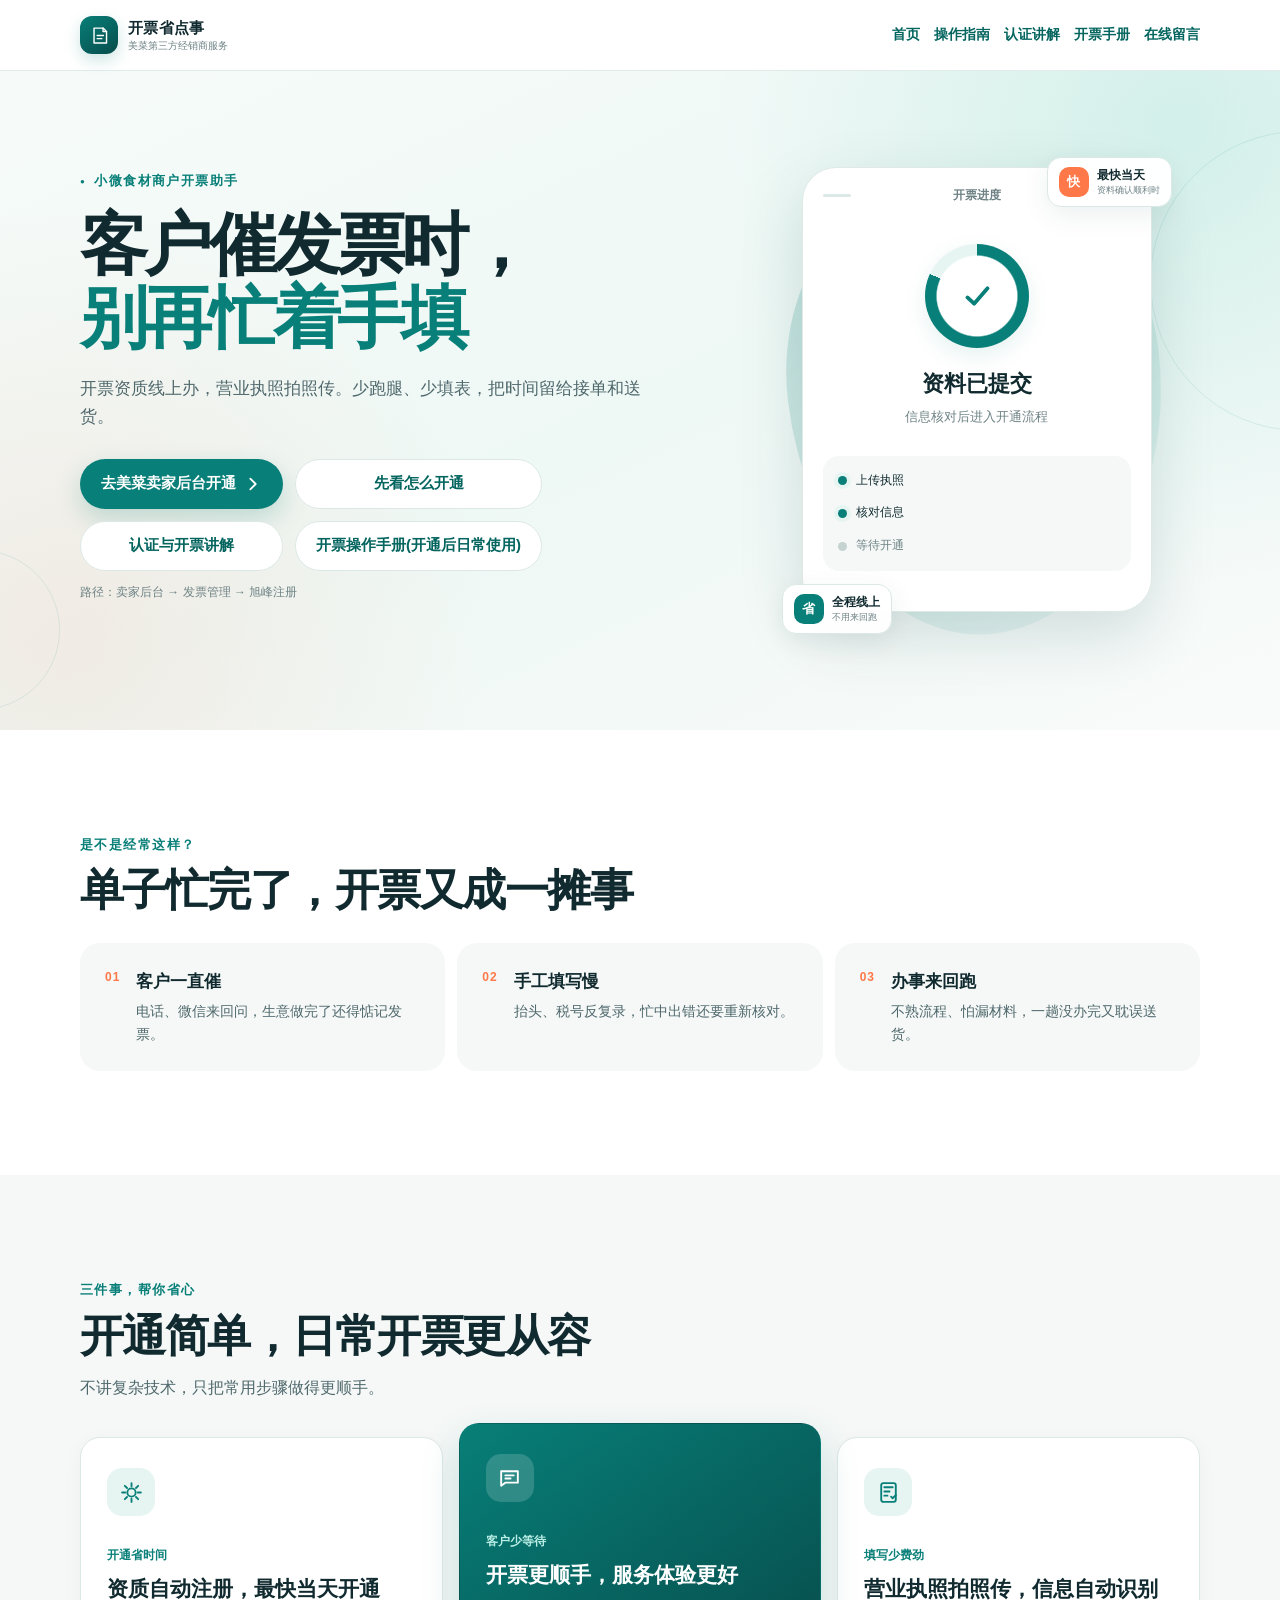
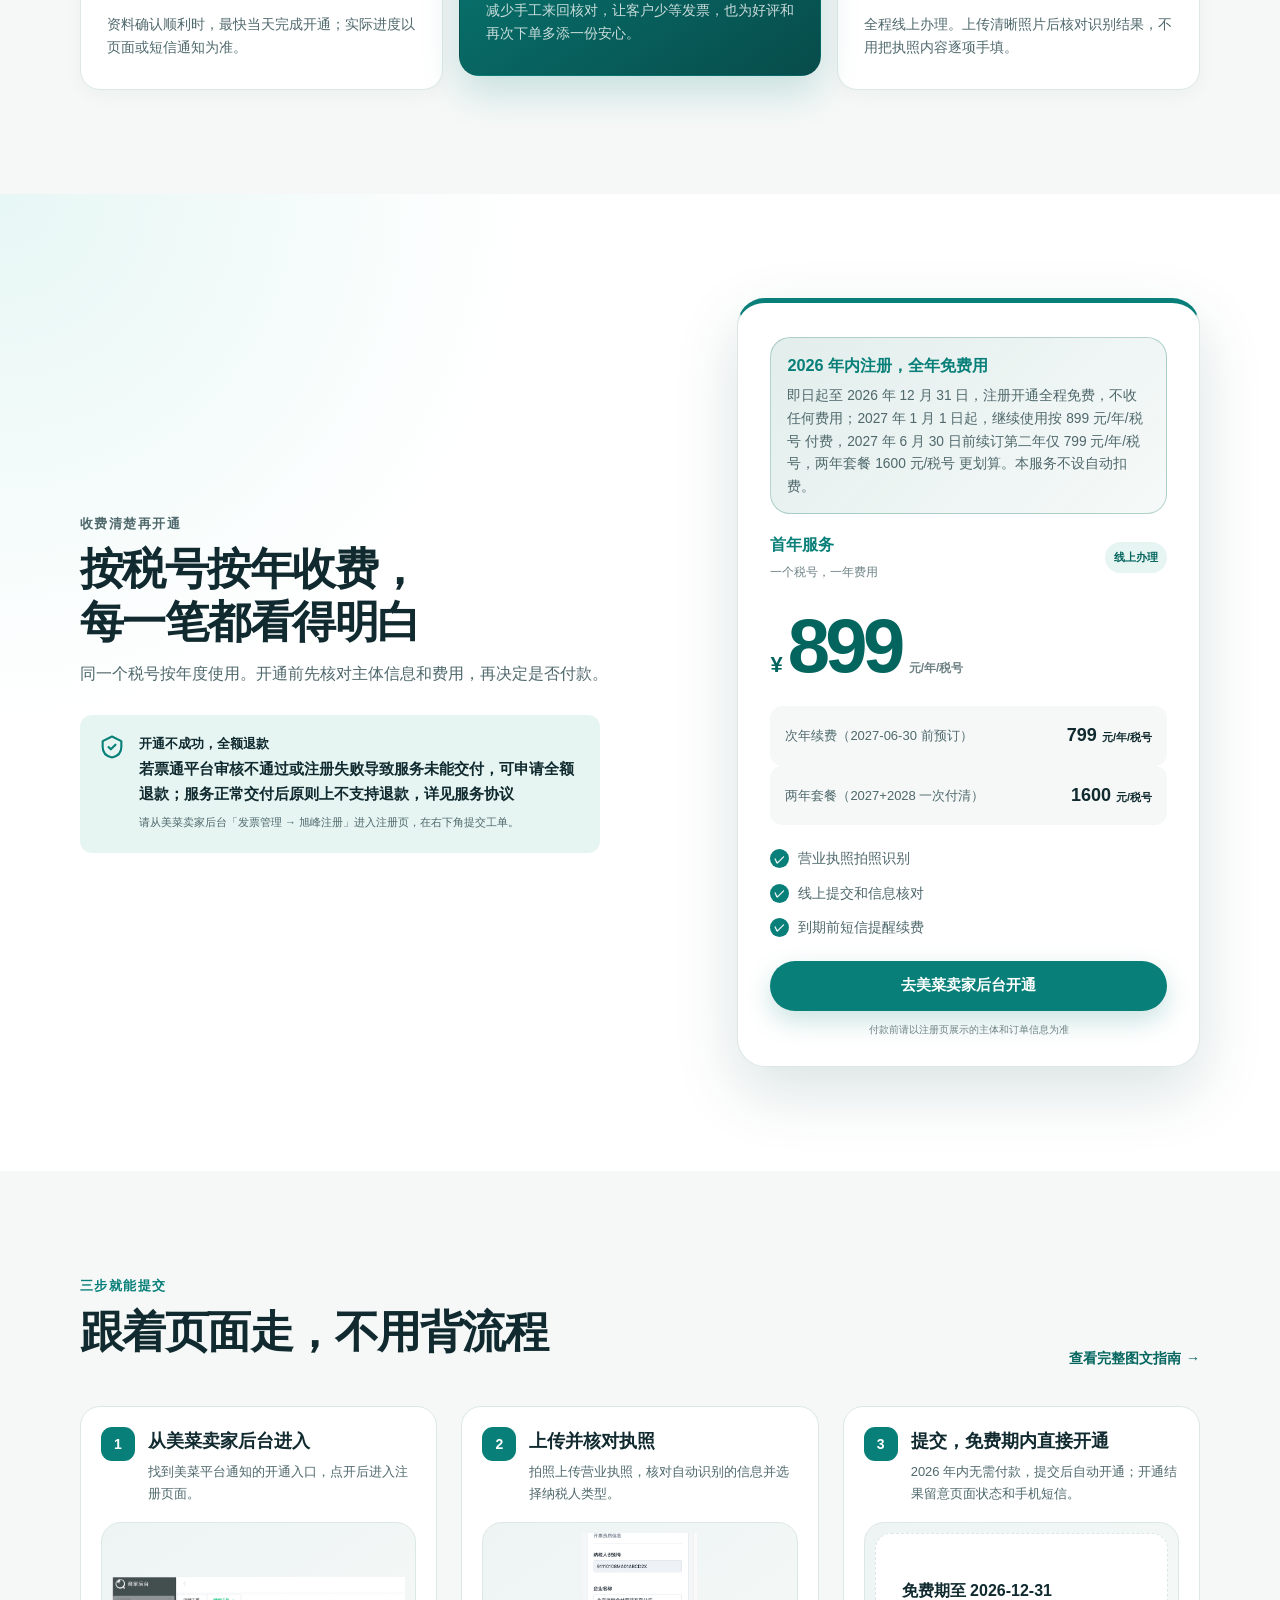
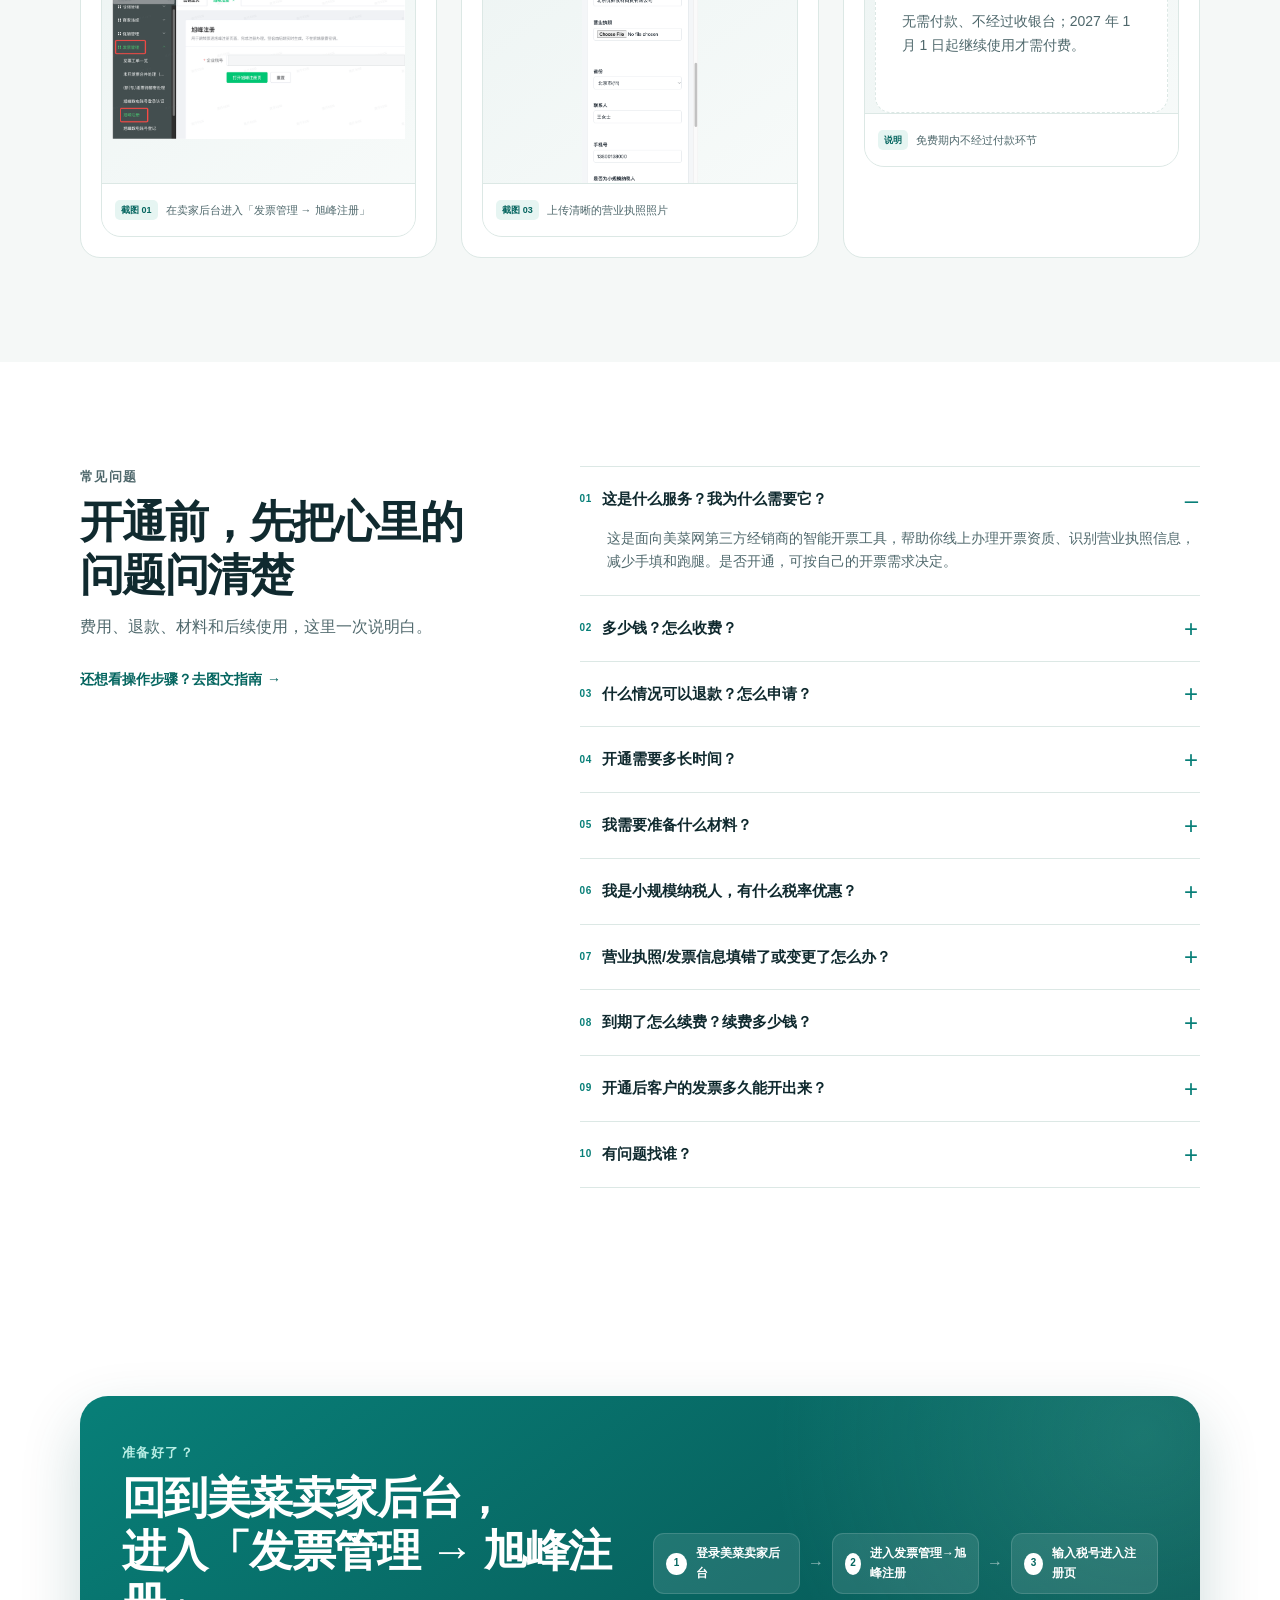
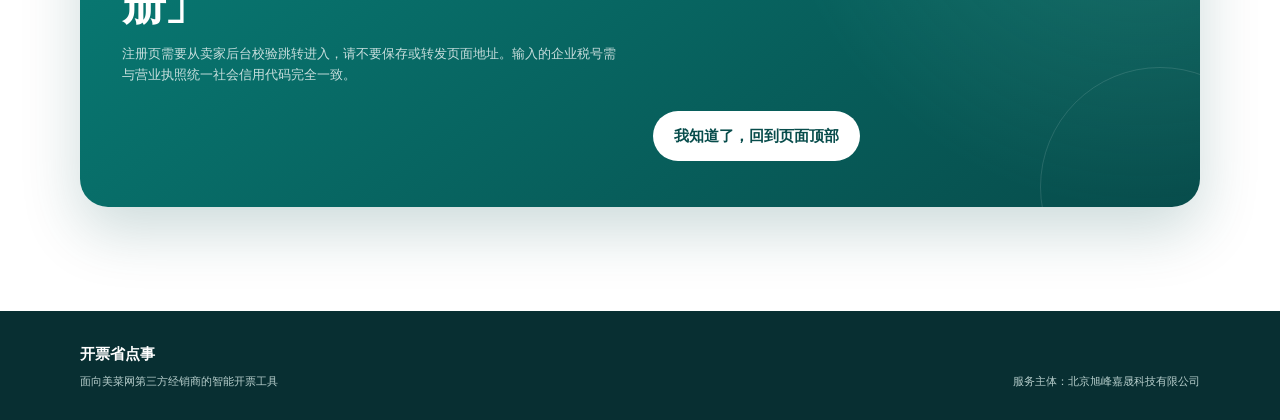
==== commit 018d9126: "Use the real backend screenshot and drop the cashier step step-01 was a grey placeholder; it is now " ====
--- a/index.html
+++ b/index.html
@@ -238,7 +238,7 @@
               </div>
             </div>
             <figure class="screenshot-frame compact-shot">
-              <img src="assets/screenshots/step-01.png" alt="美菜卖家后台旭峰注册入口示意截图，待审核人补充">
+              <img src="assets/screenshots/step-01.png" alt="美菜卖家后台「发票管理 → 旭峰注册」入口与税号填写页">
               <figcaption><span>截图 01</span> 在卖家后台进入「发票管理 → 旭峰注册」</figcaption>
             </figure>
           </li>
@@ -251,7 +251,7 @@
               </div>
             </div>
             <figure class="screenshot-frame compact-shot">
-              <img src="assets/screenshots/step-03.png" alt="营业执照拍照上传页面示意截图，待审核人补充">
+              <img src="assets/screenshots/step-03.png" alt="营业执照拍照上传页面">
               <figcaption><span>截图 03</span> 上传清晰的营业执照照片</figcaption>
             </figure>
           </li>
@@ -259,13 +259,16 @@
             <div class="step-copy">
               <span class="step-index">3</span>
               <div>
-                <h3>付款，等短信通知</h3>
-                <p>使用微信或支付宝付款，开通成功后留意手机短信。</p>
+                <h3>提交，免费期内直接开通</h3>
+                <p>2026 年内无需付款，提交后自动开通；开通结果留意页面状态和手机短信。</p>
               </div>
             </div>
             <figure class="screenshot-frame compact-shot">
-              <img src="assets/screenshots/step-05.png" alt="微信或支付宝付款页面示意截图，待审核人补充">
-              <figcaption><span>截图 05</span> 核对费用后选择付款方式</figcaption>
+              <div class="text-shot">
+                <strong>免费期至 2026-12-31</strong>
+                <p>无需付款、不经过收银台；2027 年 1 月 1 日起继续使用才需付费。</p>
+              </div>
+              <figcaption><span>说明</span> 免费期内不经过付款环节</figcaption>
             </figure>
           </li>
         </ol>
--- a/assets/style.css
+++ b/assets/style.css
@@ -900,6 +900,37 @@
   transform: translate(-50%, -50%);
 }
 
+/* 文字说明卡：替代截图的位置（免费期不经过收银台，无对应界面可截） */
+.text-shot {
+  position: relative;
+  z-index: 1;
+  display: flex;
+  flex-direction: column;
+  justify-content: center;
+  gap: 6px;
+  min-height: 260px;
+  padding: 24px 26px;
+  background: #fff;
+  border: 1px dashed var(--line);
+  border-radius: calc(var(--radius-md) - 4px);
+}
+
+.text-shot strong {
+  color: var(--ink);
+  font-size: 16px;
+}
+
+.text-shot p {
+  margin: 0 0 10px;
+  color: var(--ink-soft);
+  font-size: 14px;
+  line-height: 1.7;
+}
+
+.compact-shot .text-shot {
+  min-height: 180px;
+}
+
 .screenshot-frame img {
   position: relative;
   z-index: 1;
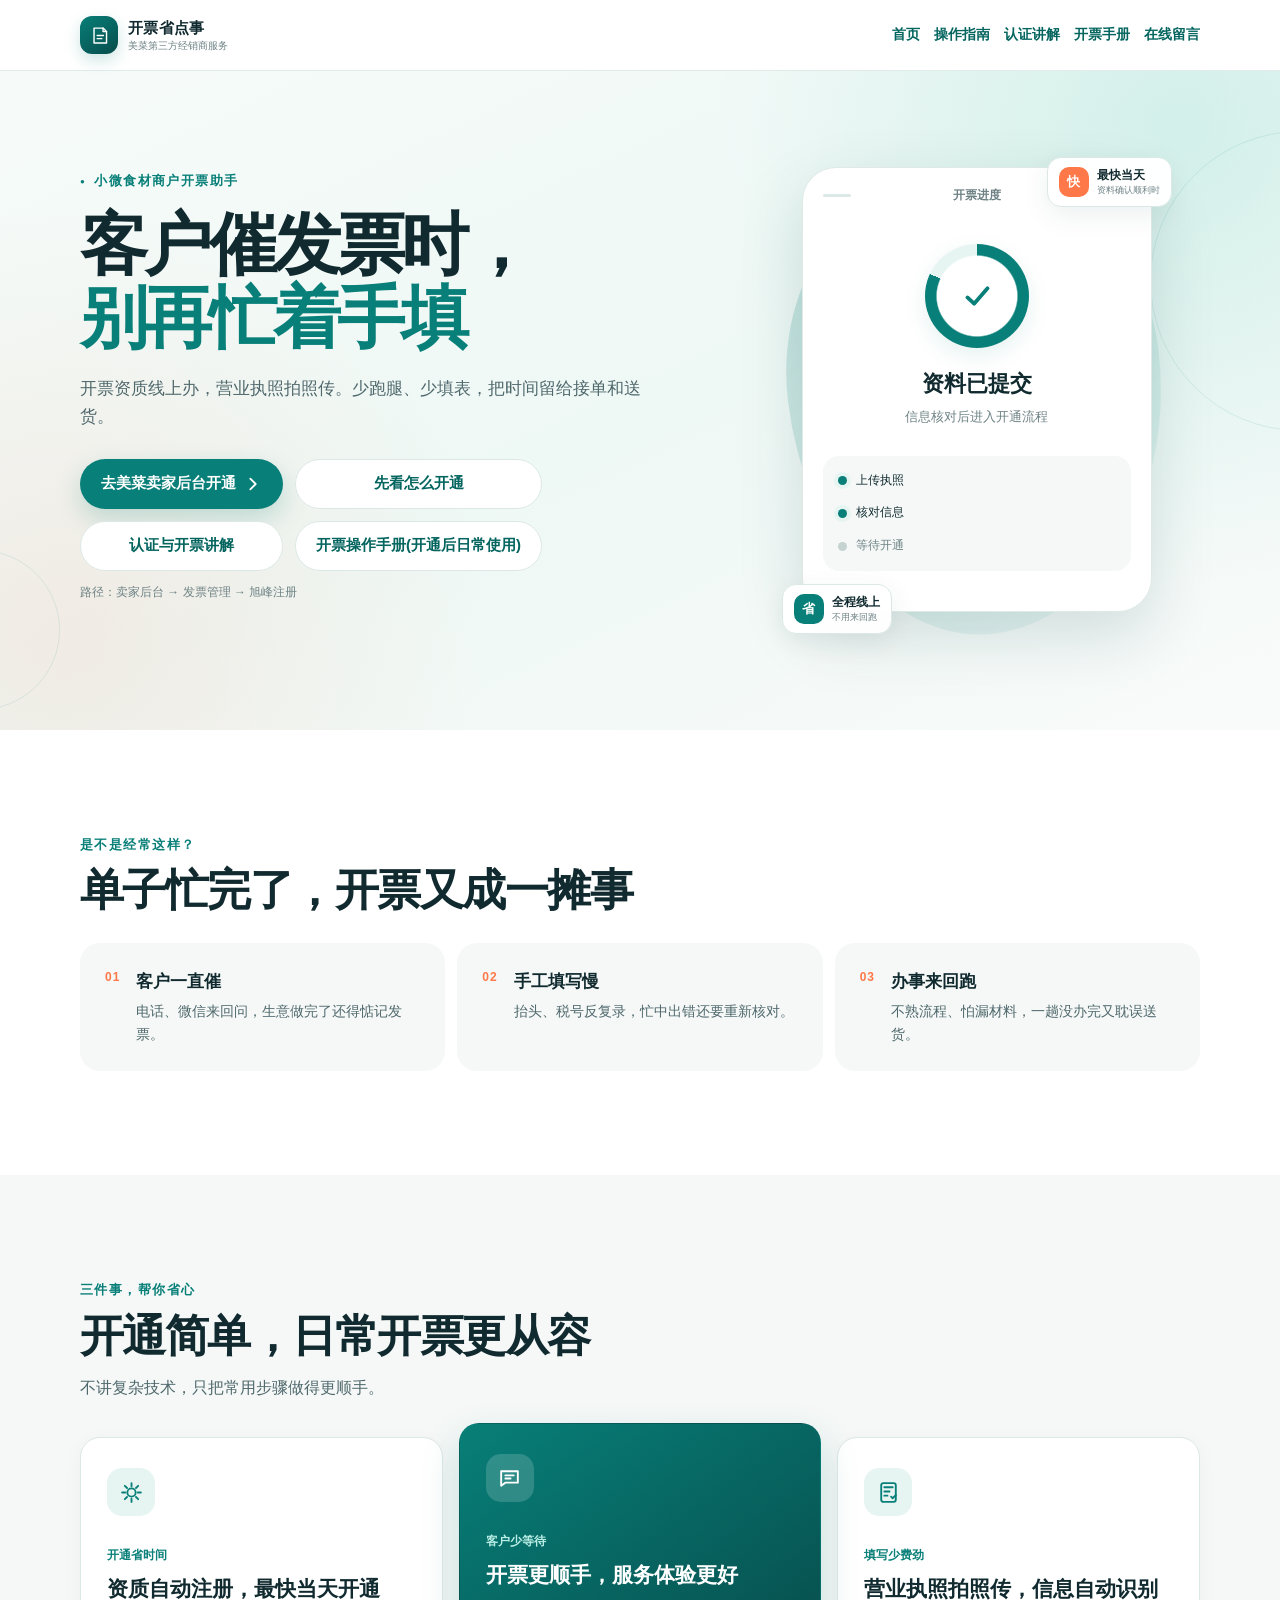
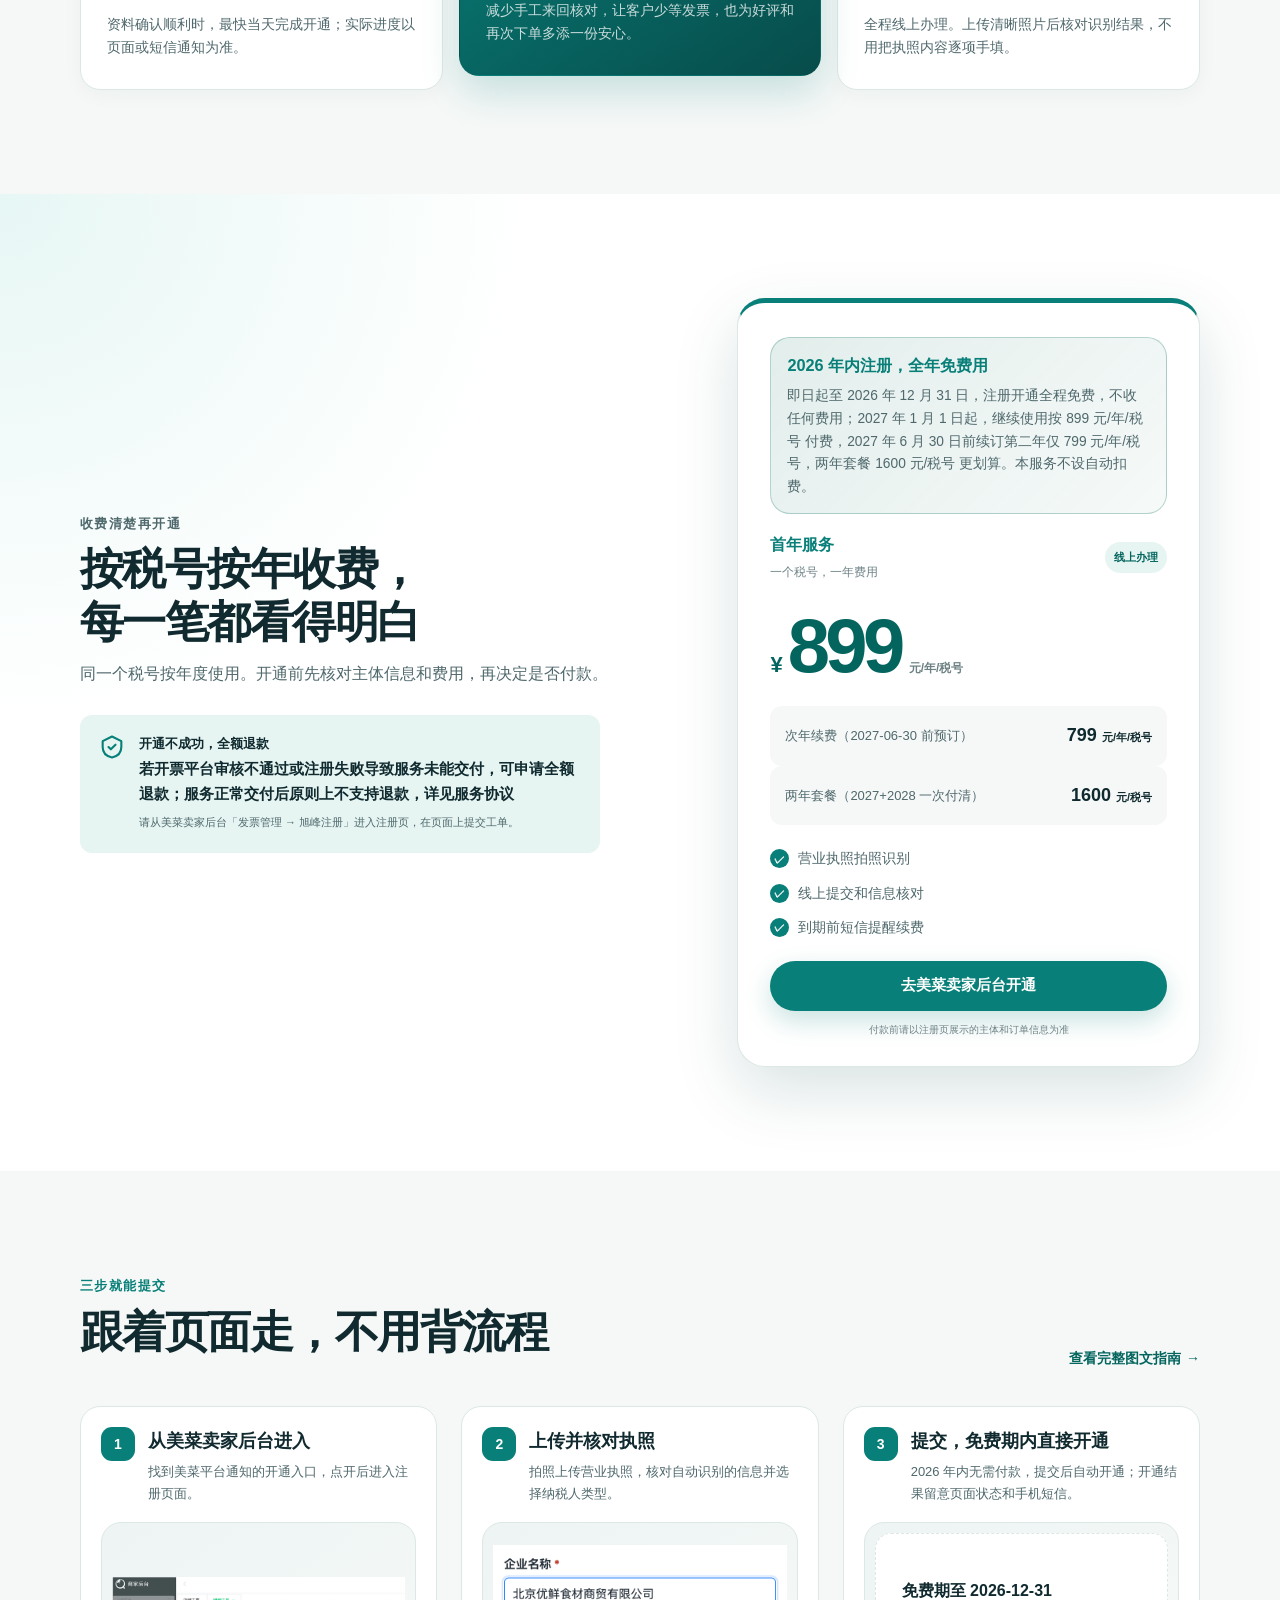
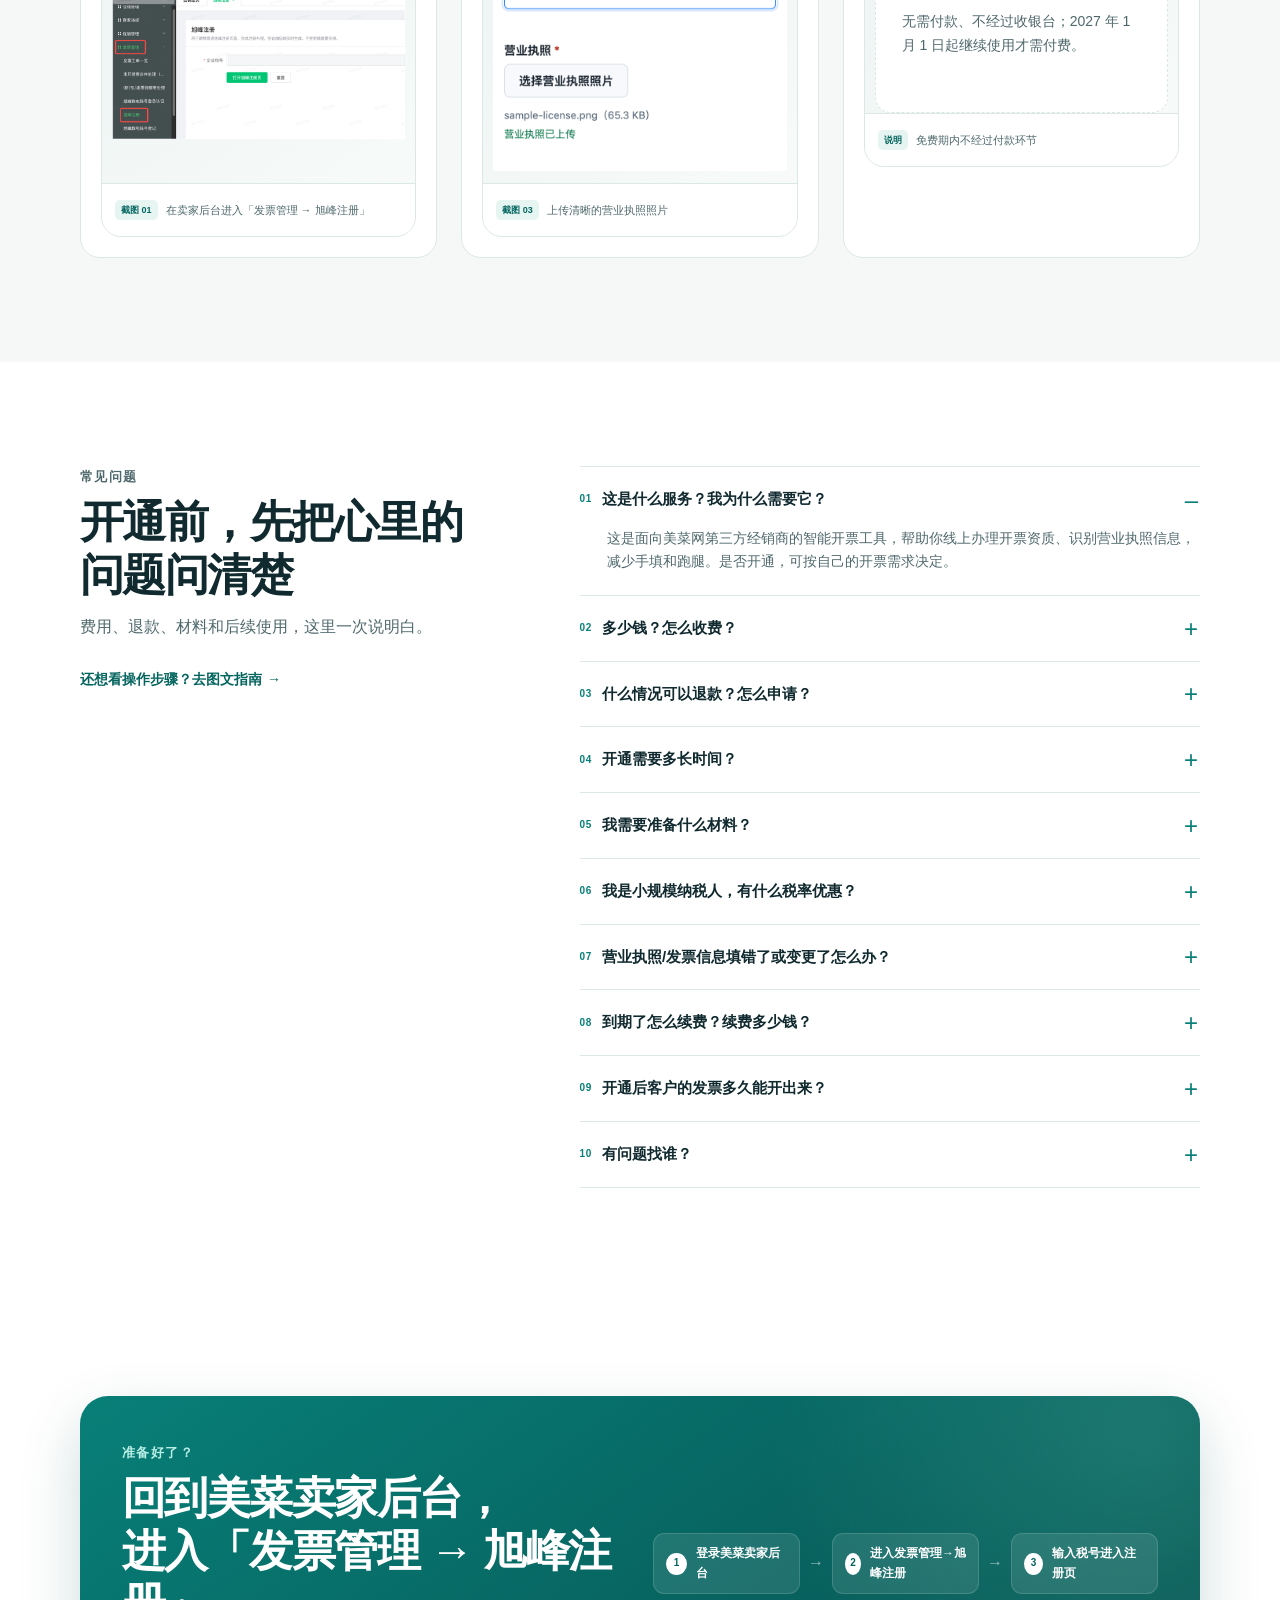
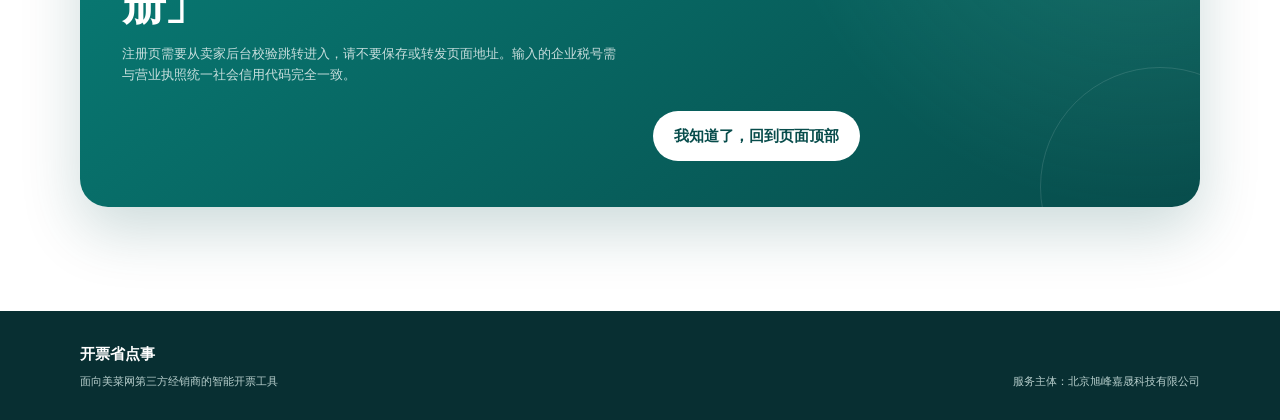
==== commit 55649763: "Plain-Chinese manual, ticket-only support, and stop publishing internal files - manual.html drops th" ====
--- a/index.html
+++ b/index.html
@@ -176,8 +176,8 @@
             </svg>
             <div>
               <strong data-refund-slogan>开通不成功，全额退款</strong>
-              <p data-refund-policy>若票通平台审核不通过或注册失败导致服务未能交付，可申请全额退款；服务正常交付后原则上不支持退款，详见服务协议</p>
-              <small>请从美菜卖家后台「发票管理 → 旭峰注册」进入注册页，在右下角提交工单。</small>
+              <p data-refund-policy>若开票平台审核不通过或注册失败导致服务未能交付，可申请全额退款；服务正常交付后原则上不支持退款，详见服务协议</p>
+              <small>请从美菜卖家后台「发票管理 → 旭峰注册」进入注册页，在页面上提交工单。</small>
             </div>
           </div>
         </div>
@@ -295,7 +295,7 @@
           </details>
           <details>
             <summary><span>03</span>什么情况可以退款？怎么申请？</summary>
-            <p><strong data-refund-slogan>开通不成功，全额退款</strong>。<span data-refund-policy>若票通平台审核不通过或注册失败导致服务未能交付，可申请全额退款；服务正常交付后原则上不支持退款，详见服务协议</span>。申请方式：在注册页右下角提交工单。</p>
+            <p><strong data-refund-slogan>开通不成功，全额退款</strong>。<span data-refund-policy>若开票平台审核不通过或注册失败导致服务未能交付，可申请全额退款；服务正常交付后原则上不支持退款，详见服务协议</span>。申请方式：在注册页提交工单。</p>
           </details>
           <details>
             <summary><span>04</span>开通需要多长时间？</summary>
@@ -323,7 +323,7 @@
           </details>
           <details>
             <summary><span>10</span>有问题找谁？</summary>
-            <p>从美菜卖家后台「发票管理 → 旭峰注册」进入注册页，在右下角提交工单。为方便核对，请准备好遇到问题的页面截图。</p>
+            <p>从美菜卖家后台「发票管理 → 旭峰注册」进入注册页，在页面上提交工单。为方便核对，请准备好遇到问题的页面截图。</p>
           </details>
         </div>
       </div>
--- a/assets/style.css
+++ b/assets/style.css
@@ -887,18 +887,6 @@
   border-radius: var(--radius-md);
 }
 
-.screenshot-frame::before {
-  content: "截图待补";
-  position: absolute;
-  top: 42%;
-  left: 50%;
-  z-index: 0;
-  color: #92aaa7;
-  font-size: 12px;
-  font-weight: 800;
-  letter-spacing: 0.12em;
-  transform: translate(-50%, -50%);
-}
 
 /* 文字说明卡：替代截图的位置（免费期不经过收银台，无对应界面可截） */
 .text-shot {
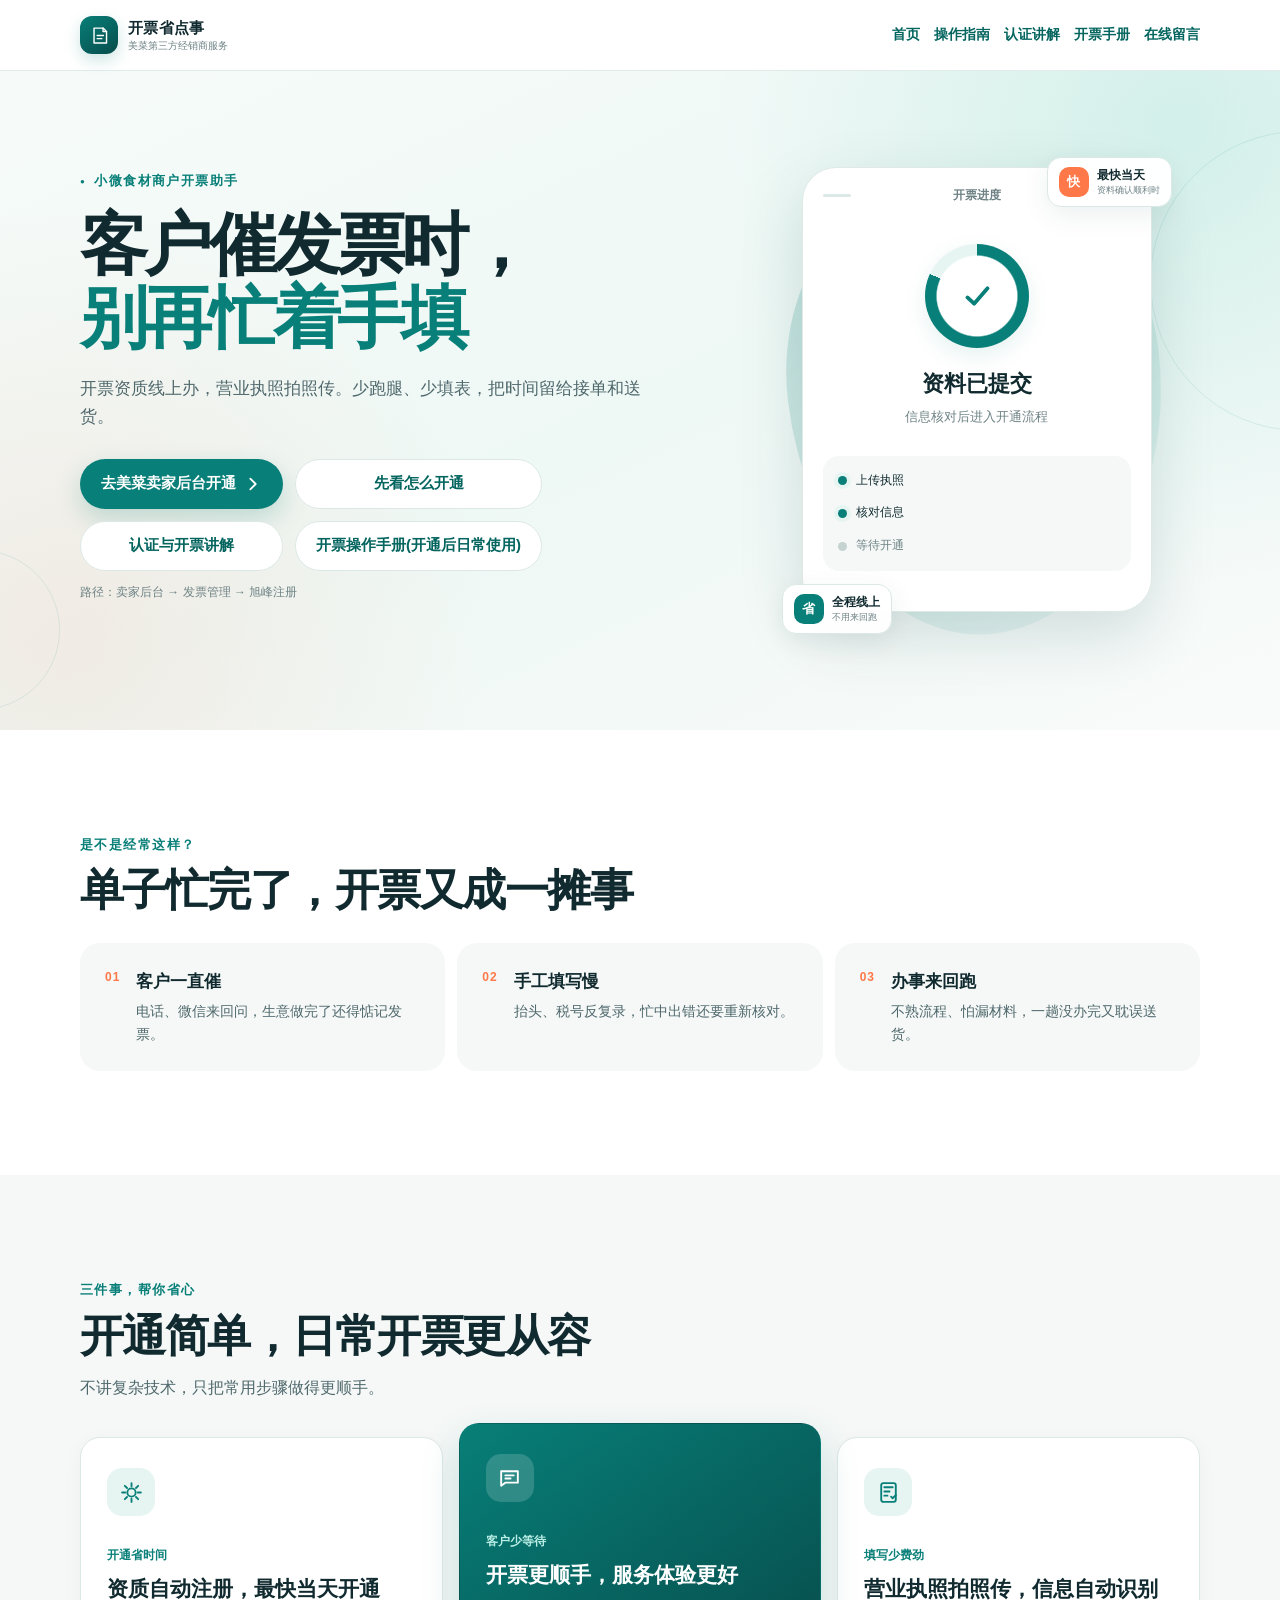
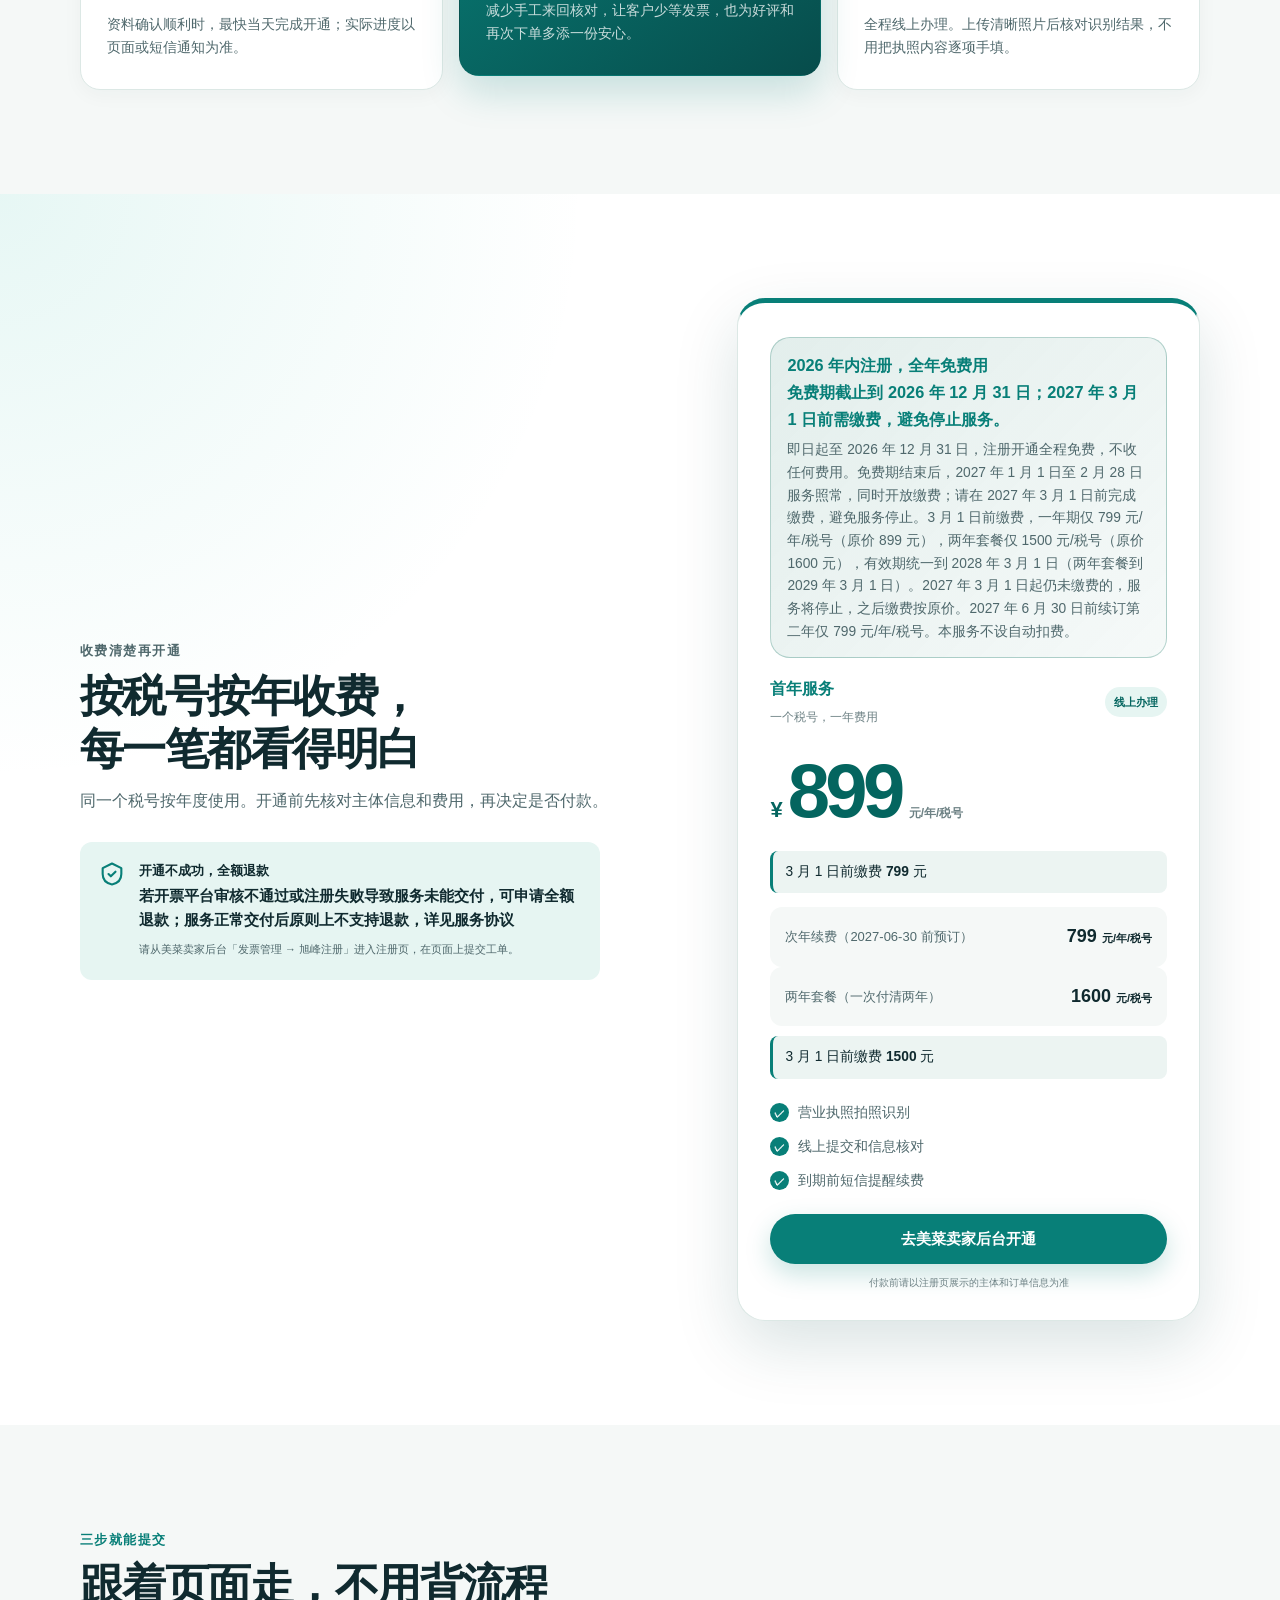
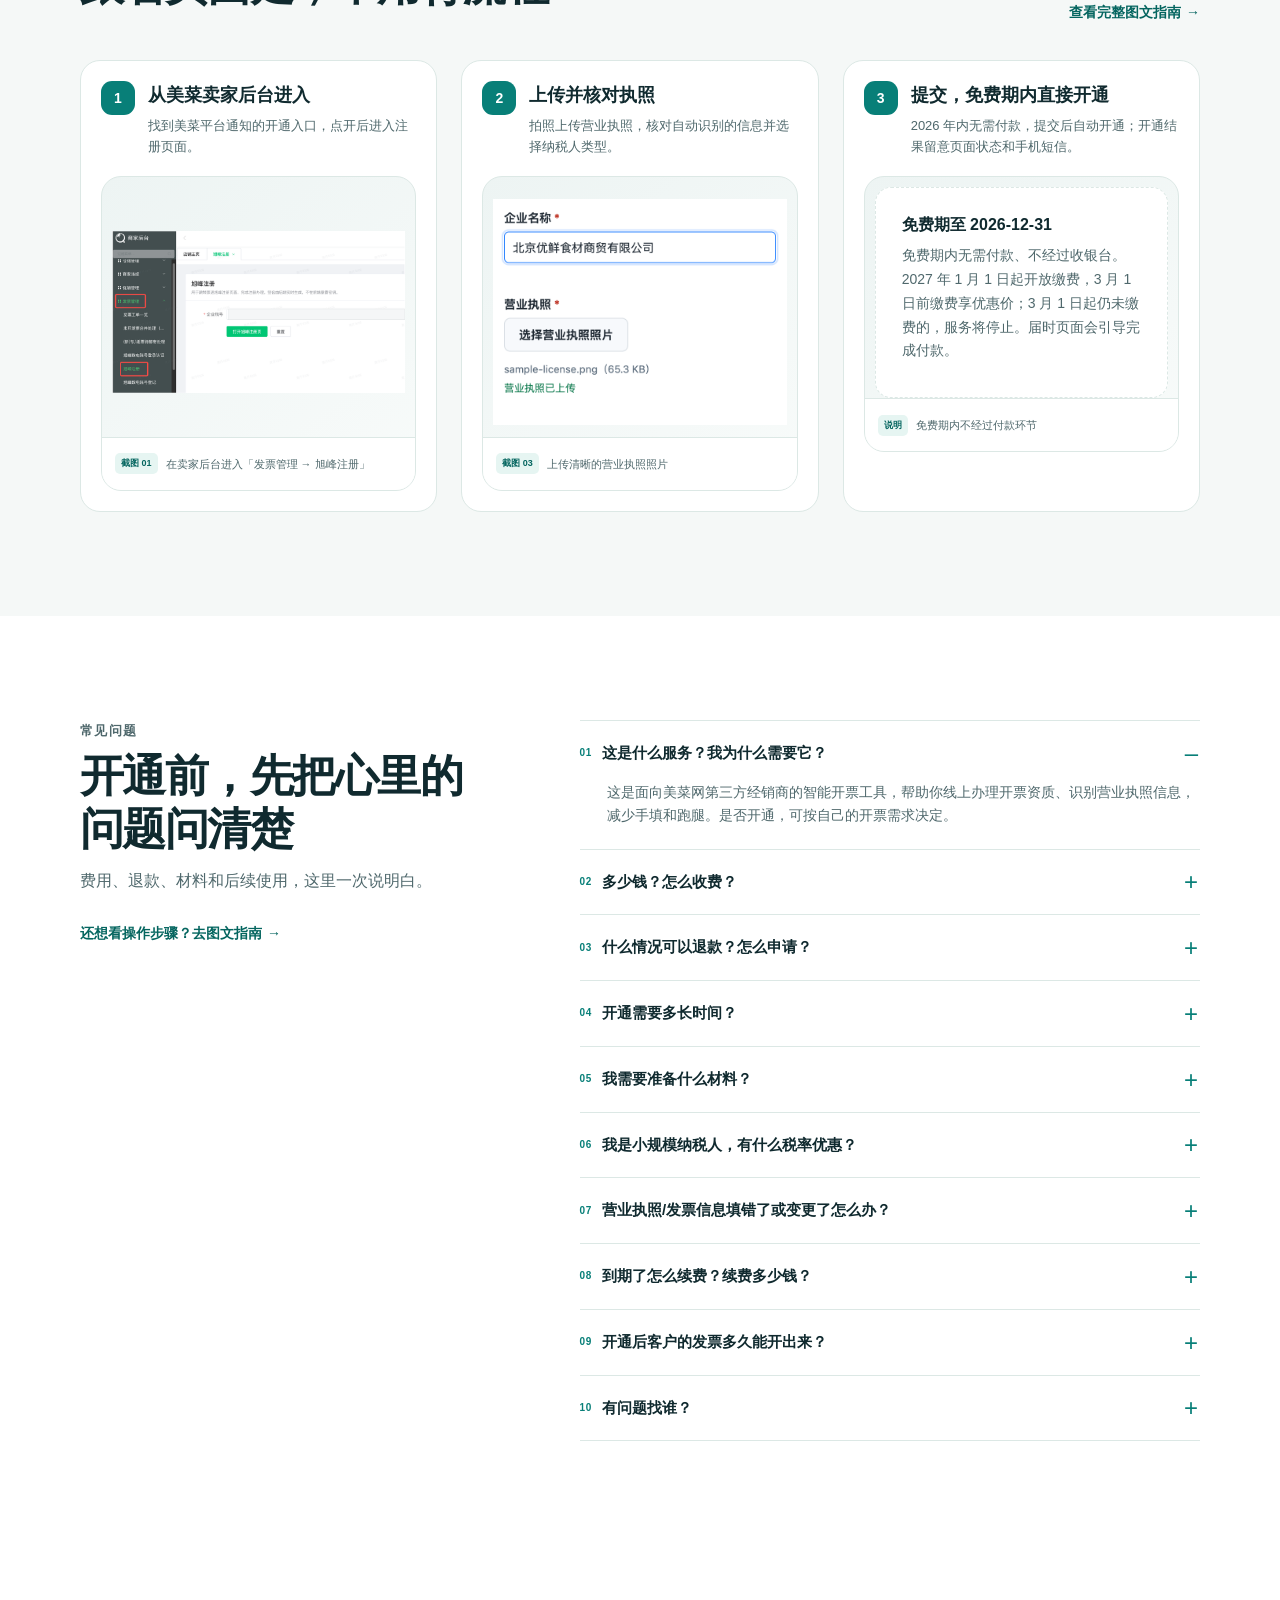
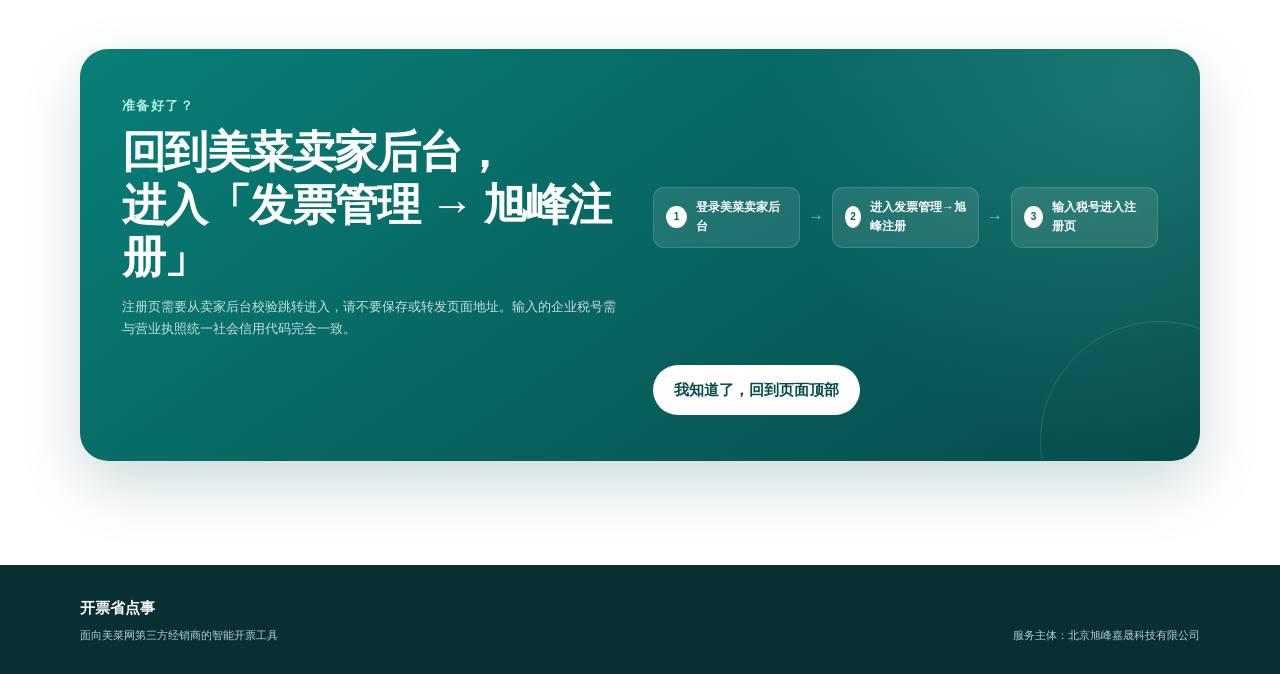
==== commit 70b962d1: "State the 2027 payment deadline and correct the face-scan interval Free period ends 2026-12-31; serv" ====
--- a/index.html
+++ b/index.html
@@ -185,7 +185,8 @@
         <article class="price-card">
           <div class="promo-strip" data-promo>
             <strong data-promo-slogan>2026 年内注册，全年免费用</strong>
-            <p data-promo-policy>即日起至 2026 年 12 月 31 日，注册开通全程免费，不收任何费用；2027 年 1 月 1 日起，继续使用按 899 元/年/税号 付费，2027 年 6 月 30 日前续订第二年仅 799 元/年/税号，两年套餐 1600 元/税号 更划算。本服务不设自动扣费。</p>
+            <strong data-payment-notice>免费期截止到 2026 年 12 月 31 日；2027 年 3 月 1 日前需缴费，避免停止服务。</strong>
+            <p data-promo-policy>即日起至 2026 年 12 月 31 日，注册开通全程免费，不收任何费用。免费期结束后，2027 年 1 月 1 日至 2 月 28 日服务照常，同时开放缴费；请在 2027 年 3 月 1 日前完成缴费，避免服务停止。3 月 1 日前缴费，一年期仅 799 元/年/税号（原价 899 元），两年套餐仅 1500 元/税号（原价 1600 元），有效期统一到 2028 年 3 月 1 日（两年套餐到 2029 年 3 月 1 日）。2027 年 3 月 1 日起仍未缴费的，服务将停止，之后缴费按原价。2027 年 6 月 30 日前续订第二年仅 799 元/年/税号。本服务不设自动扣费。</p>
           </div>
           <div class="price-card-head">
             <div>
@@ -199,14 +200,16 @@
             <strong data-price-key="first_year_price">899</strong>
             <span data-price-unit>元/年/税号</span>
           </div>
+          <p class="promo-inline">3 月 1 日前缴费 <b data-price-key="early_first_year_price">799</b> 元</p>
           <div class="renewal-row">
             <span>次年续费（2027-06-30 前预订）</span>
             <strong><b data-price-key="renewal_price">799</b> <small data-price-unit>元/年/税号</small></strong>
           </div>
           <div class="renewal-row">
-            <span>两年套餐（2027+2028 一次付清）</span>
+            <span>两年套餐（一次付清两年）</span>
             <strong><b data-two-year-price>1600</b> <small>元/税号</small></strong>
           </div>
+          <p class="promo-inline">3 月 1 日前缴费 <b data-price-key="early_two_year_price">1500</b> 元</p>
           <ul class="price-list">
             <li><span aria-hidden="true">✓</span> 营业执照拍照识别</li>
             <li><span aria-hidden="true">✓</span> 线上提交和信息核对</li>
@@ -266,7 +269,7 @@
             <figure class="screenshot-frame compact-shot">
               <div class="text-shot">
                 <strong>免费期至 2026-12-31</strong>
-                <p>无需付款、不经过收银台；2027 年 1 月 1 日起继续使用才需付费。</p>
+                <p>免费期内无需付款、不经过收银台。2027 年 1 月 1 日起开放缴费，3 月 1 日前缴费享优惠价；3 月 1 日起仍未缴费的，服务将停止。届时页面会引导完成付款。</p>
               </div>
               <figcaption><span>说明</span> 免费期内不经过付款环节</figcaption>
             </figure>
@@ -291,7 +294,7 @@
           </details>
           <details>
             <summary><span>02</span>多少钱？怎么收费？</summary>
-            <p>2026 年 12 月 31 日前注册开通全程免费。2027 年起：首年 <strong data-price-key="first_year_price">899</strong> <span data-price-unit>元/年/税号</span>；2027 年 6 月 30 日前续订第二年仅 <strong data-price-key="renewal_price">799</strong> <span data-price-unit>元/年/税号</span>；两年套餐 <strong data-two-year-price>1600</strong> 元/税号 一次付清最划算。本服务不设自动扣费；到期未付费的，服务于到期日后停止。</p>
+            <p><span data-payment-notice>免费期截止到 2026 年 12 月 31 日；2027 年 3 月 1 日前需缴费，避免停止服务。</span>免费期内注册开通全程免费，不收任何费用。2027 年 1 月 1 日至 2 月 28 日服务照常，同时开放缴费。3 月 1 日前缴费，一年期 <strong data-price-key="early_first_year_price">799</strong> <span data-price-unit>元/年/税号</span>（原价 <strong data-price-key="first_year_price">899</strong> <span data-price-unit>元/年/税号</span>），两年套餐 <strong data-price-key="early_two_year_price">1500</strong> 元/税号（原价 <strong data-two-year-price>1600</strong> 元/税号），有效期统一到 2028 年 3 月 1 日（两年套餐到 2029 年 3 月 1 日）。3 月 1 日起仍未缴费的，服务将停止，之后缴费按原价。2027 年 6 月 30 日前续订第二年仅 <strong data-price-key="renewal_price">799</strong> <span data-price-unit>元/年/税号</span>。本服务不设自动扣费。</p>
           </details>
           <details>
             <summary><span>03</span>什么情况可以退款？怎么申请？</summary>
@@ -315,7 +318,7 @@
           </details>
           <details>
             <summary><span>08</span>到期了怎么续费？续费多少钱？</summary>
-            <p>到期前会收到短信提醒，按短信或注册页提示办理。2027 年 6 月 30 日前续订第二年享 <strong data-price-key="renewal_price">799</strong> <span data-price-unit>元/年/税号</span> 优惠价，也可选两年套餐 <strong data-two-year-price>1600</strong> 元/税号。</p>
+            <p>到期前会收到短信提醒，按短信或注册页提示办理。2027 年 6 月 30 日前续订第二年享 <strong data-price-key="renewal_price">799</strong> <span data-price-unit>元/年/税号</span> 优惠价，3 月 1 日前缴费也可选两年套餐 <strong data-price-key="early_two_year_price">1500</strong> 元/税号（原价 <strong data-two-year-price>1600</strong> 元/税号），3 月 1 日起按原价。</p>
           </details>
           <details>
             <summary><span>09</span>开通后客户的发票多久能开出来？</summary>
